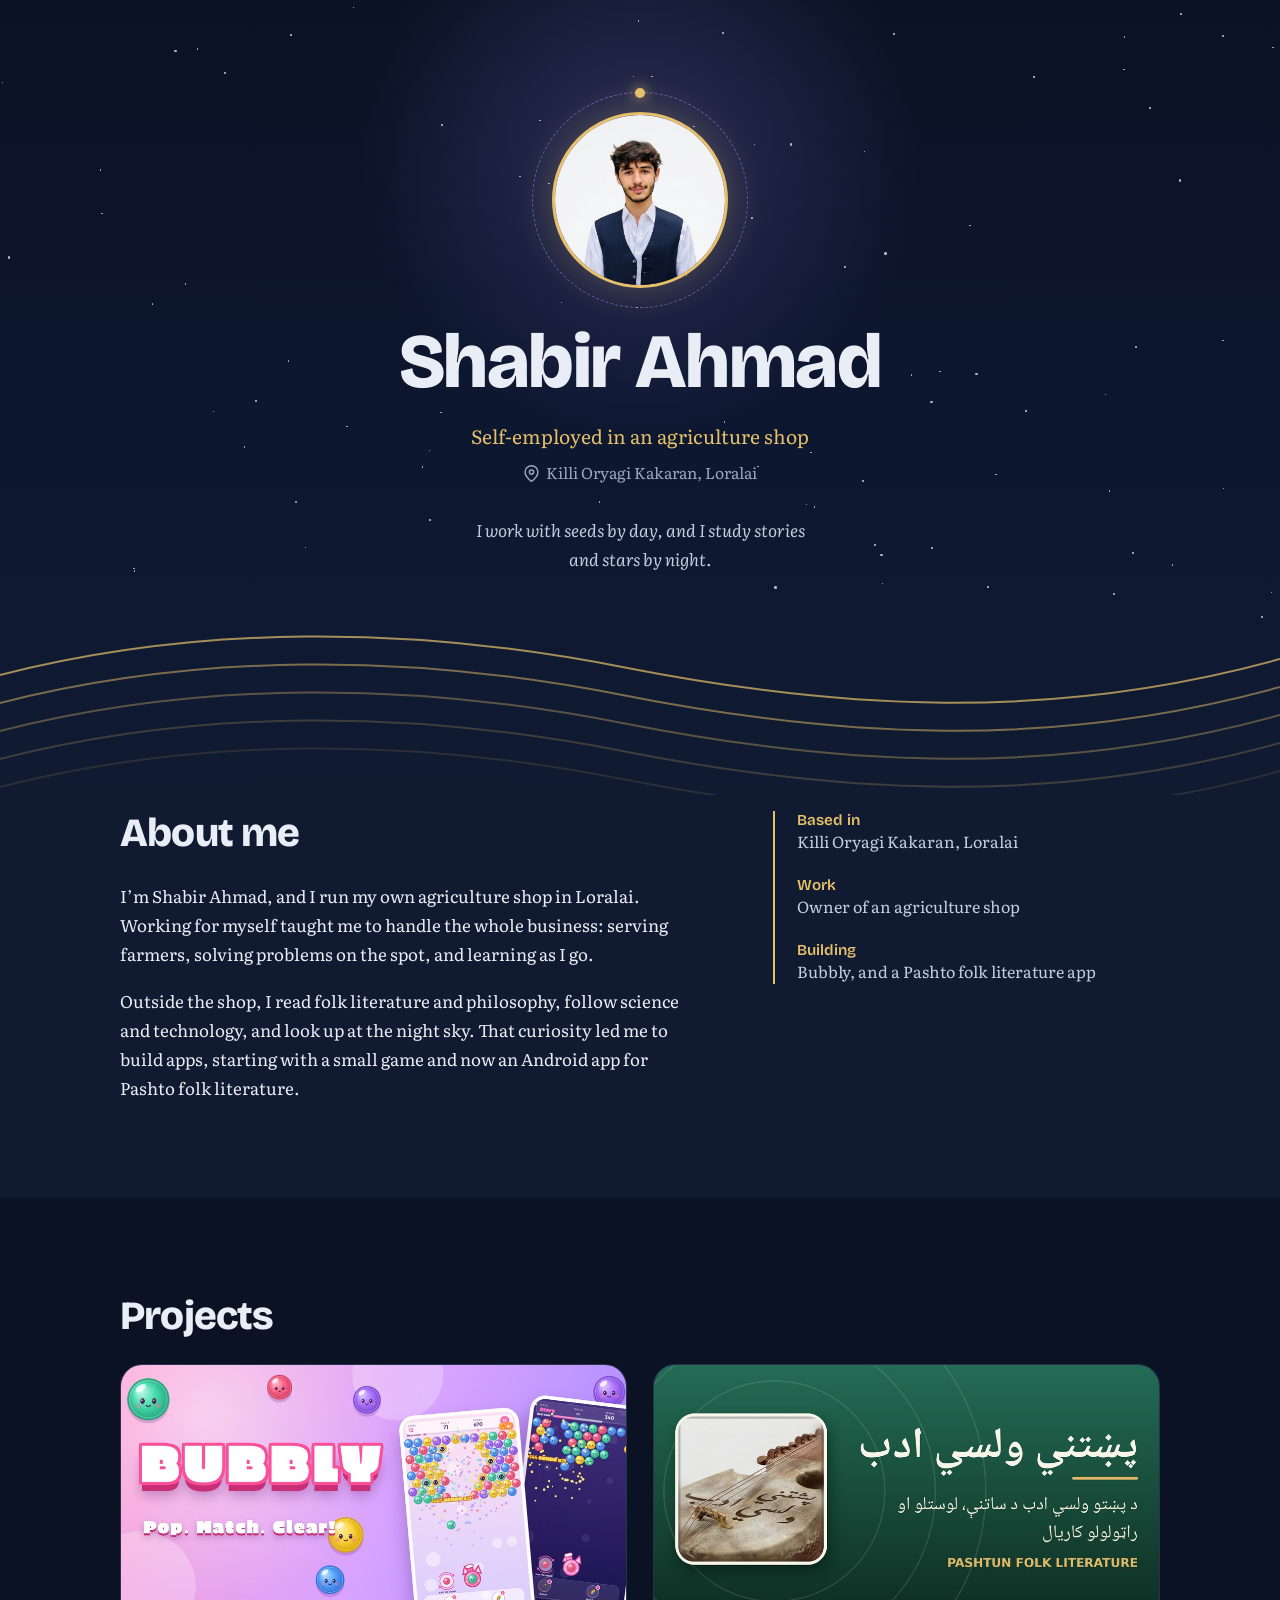
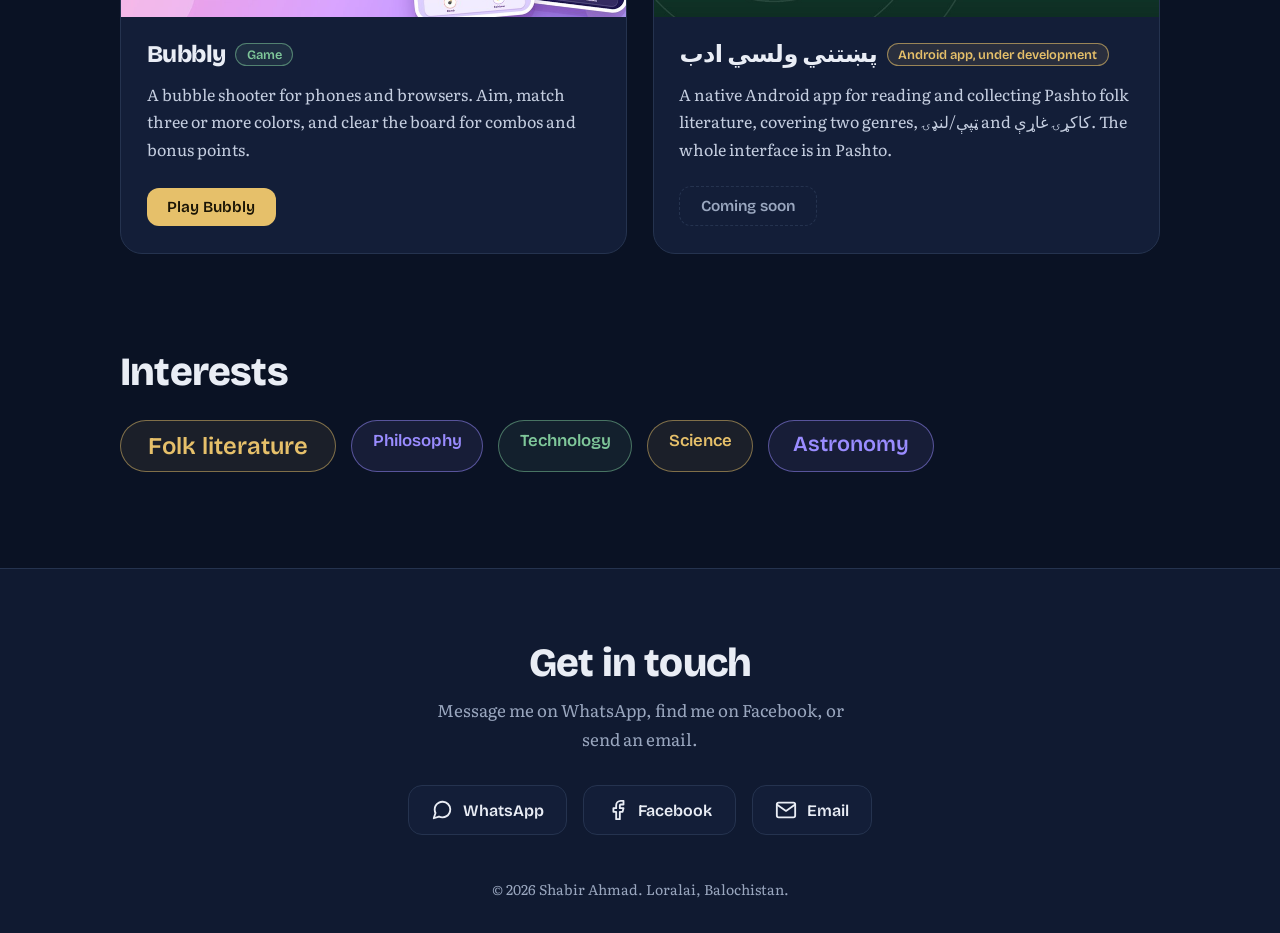
==== index.html @ de93a399 "Use the app banner image on the Pashto folk literature card Co-Authored-By: Claude Sonnet 5.5 <norep" ====
<!DOCTYPE html>
<html lang="en">
<head>
<meta charset="utf-8">
<meta name="viewport" content="width=device-width, initial-scale=1">
<title>Shabir Ahmad: Portfolio</title>
<meta name="description" content="Shabir Ahmad from Loralai: agriculture shop owner, app builder, and reader of folk literature, philosophy and the night sky.">
<meta name="theme-color" content="#0a1224">
<meta property="og:title" content="Shabir Ahmad">
<meta property="og:description" content="Agriculture shop owner, app builder, and stargazer from Loralai.">
<meta property="og:image" content="assets/shabir.jpg">
<link rel="icon" href="data:image/svg+xml,%3Csvg xmlns='http://www.w3.org/2000/svg' viewBox='0 0 100 100'%3E%3Ctext y='.9em' font-size='90'%3E%F0%9F%8C%BE%3C/text%3E%3C/svg%3E">
<link rel="preconnect" href="https://fonts.googleapis.com">
<link rel="preconnect" href="https://fonts.gstatic.com" crossorigin>
<link href="https://fonts.googleapis.com/css2?family=Bricolage+Grotesque:wght@600;800&family=Literata:ital,wght@0,400;0,600;1,400&display=swap" rel="stylesheet">
<link rel="stylesheet" href="style.css">
</head>
<body>

<header class="hero">
  <div class="stars" id="stars" aria-hidden="true"></div>
  <div class="wrap hero-inner">
    <div class="avatar">
      <img src="assets/shabir.jpg" width="176" height="176" alt="Portrait of Shabir Ahmad">
      <span class="orbit" aria-hidden="true"></span>
    </div>
    <h1>Shabir Ahmad</h1>
    <p class="role">Self-employed in an agriculture shop</p>
    <p class="place">
      <svg viewBox="0 0 24 24" fill="none" stroke="currentColor" stroke-width="2" stroke-linecap="round" stroke-linejoin="round" aria-hidden="true"><path d="M21 10c0 7-9 13-9 13s-9-6-9-13a9 9 0 0 1 18 0z"/><circle cx="12" cy="10" r="3"/></svg>
      Killi Oryagi Kakaran, Loralai
    </p>
    <p class="tagline">I work with seeds by day, and I study stories and stars by night.</p>
  </div>
  <svg class="furrows" viewBox="0 0 1440 190" preserveAspectRatio="none" aria-hidden="true">
    <defs><path id="f" d="M0 70C220 20 460 20 700 62S1180 118 1440 54"/></defs>
    <g fill="none" stroke="#e6c06a" stroke-width="2">
      <use href="#f" opacity=".7"/>
      <use href="#f" y="28" opacity=".5"/>
      <use href="#f" y="56" opacity=".35"/>
      <use href="#f" y="84" opacity=".22"/>
      <use href="#f" y="112" opacity=".12"/>
    </g>
  </svg>
</header>

<main>
  <section id="about">
    <div class="wrap about">
      <div>
        <h2>About me</h2>
        <p>I’m Shabir Ahmad, and I run my own agriculture shop in Loralai. Working for myself taught me to handle the whole business: serving farmers, solving problems on the spot, and learning as I go.</p>
        <p>Outside the shop, I read folk literature and philosophy, follow science and technology, and look up at the night sky. That curiosity led me to build apps, starting with a small game and now an Android app for Pashto folk literature.</p>
      </div>
      <dl class="facts">
        <div><dt>Based in</dt><dd>Killi Oryagi Kakaran, Loralai</dd></div>
        <div><dt>Work</dt><dd>Owner of an agriculture shop</dd></div>
        <div><dt>Building</dt><dd>Bubbly, and a Pashto folk literature app</dd></div>
      </dl>
    </div>
  </section>

  <section id="projects">
    <div class="wrap">
      <h2>Projects</h2>
      <div class="grid">
        <article class="project">
          <div class="media banner"><img src="assets/bubbly-banner.jpg" width="1024" height="500" loading="lazy" alt="Bubbly game: colorful smiling bubbles on phone screens with the tagline Pop. Match. Clear!"></div>
          <div class="body">
            <div class="title"><h3>Bubbly</h3><span class="badge live">Game</span></div>
            <p>A bubble shooter for phones and browsers. Aim, match three or more colors, and clear the board for combos and bonus points.</p>
            <div class="actions"><!-- Replace href="#" with your game's link --><a class="btn" href="#">Play Bubbly</a></div>
          </div>
        </article>
        <article class="project">
          <div class="media banner"><img src="assets/pashtani-banner.jpg" width="1024" height="500" loading="lazy" alt="Banner of the Pashto folk literature app: a rubab instrument with the app name پښتني ولسي ادب and the words Pashtun Folk Literature"></div>
          <div class="body">
            <div class="title"><h3 lang="ps" dir="rtl">پښتني ولسي ادب</h3><span class="badge beta">Android app, under development</span></div>
            <p>A native Android app for reading and collecting Pashto folk literature, covering two genres, <span lang="ps">ټپې/لنډۍ</span> and <span lang="ps">کاکړۍ غاړې</span>. The whole interface is in Pashto.</p>
            <div class="actions"><span class="btn ghost" aria-disabled="true">Coming soon</span></div>
          </div>
        </article>
      </div>
    </div>
  </section>

  <section id="interests">
    <div class="wrap">
      <h2>Interests</h2>
      <ul class="cloud">
        <li>Folk literature</li><li>Philosophy</li><li>Technology</li><li>Science</li><li>Astronomy</li>
      </ul>
    </div>
  </section>
</main>

<footer id="contact">
  <div class="wrap">
    <h2>Get in touch</h2>
    <p class="lead">Message me on WhatsApp, find me on Facebook, or send an email.</p>
    <div class="social">
      <a href="https://wa.me/923303674169" target="_blank" rel="noopener" aria-label="Message Shabir on WhatsApp">
        <svg viewBox="0 0 24 24" fill="none" stroke="currentColor" stroke-width="2" stroke-linecap="round" stroke-linejoin="round" aria-hidden="true"><path d="M21 11.5a8.38 8.38 0 0 1-.9 3.8 8.5 8.5 0 0 1-7.6 4.7 8.38 8.38 0 0 1-3.8-.9L3 21l1.9-5.7a8.38 8.38 0 0 1-.9-3.8 8.5 8.5 0 0 1 4.7-7.6 8.38 8.38 0 0 1 3.8-.9h.5a8.48 8.48 0 0 1 8 8v.5z"/></svg>
        WhatsApp
      </a>
      <a href="https://www.facebook.com/share/1ESaxn1CjX/" target="_blank" rel="noopener" aria-label="Shabir on Facebook">
        <svg viewBox="0 0 24 24" fill="none" stroke="currentColor" stroke-width="2" stroke-linecap="round" stroke-linejoin="round" aria-hidden="true"><path d="M18 2h-3a5 5 0 0 0-5 5v3H7v4h3v8h4v-8h3l1-4h-4V7a1 1 0 0 1 1-1h3z"/></svg>
        Facebook
      </a>
      <a href="mailto:sak31207@gmail.com" aria-label="Email Shabir">
        <svg viewBox="0 0 24 24" fill="none" stroke="currentColor" stroke-width="2" stroke-linecap="round" stroke-linejoin="round" aria-hidden="true"><path d="M4 4h16a2 2 0 0 1 2 2v12a2 2 0 0 1-2 2H4a2 2 0 0 1-2-2V6a2 2 0 0 1 2-2z"/><path d="m22 6-10 7L2 6"/></svg>
        Email
      </a>
    </div>
    <p class="copy">&copy; <span id="yr">2026</span> Shabir Ahmad. Loralai, Balochistan.</p>
  </div>
</footer>

<script src="script.js"></script>
</body>
</html>
---- style.css ----
:root{
  --bg:#0a1224; --bg2:#101a31; --card:#131e38; --line:#25334f;
  --text:#e9edf5; --muted:#9aa7bf;
  --wheat:#e6c06a; --sprout:#7fc79a; --nebula:#9a8cff;
  --display:"Bricolage Grotesque","Segoe UI",system-ui,sans-serif;
  --body:"Literata",Georgia,"Times New Roman",serif;
}
*{box-sizing:border-box;margin:0}
html{color-scheme:dark;scroll-behavior:smooth}
body{background:var(--bg);color:var(--text);font:400 1.06rem/1.72 var(--body);-webkit-font-smoothing:antialiased}
img{display:block;max-width:100%}
a{color:inherit}
:focus-visible{outline:2px solid var(--wheat);outline-offset:3px}
.wrap{width:min(1040px,100% - 2.5rem);margin-inline:auto}
h1,h2,h3{font-family:var(--display);line-height:1.1;letter-spacing:-.02em}
h2{font-size:clamp(1.8rem,4.2vw,2.5rem);font-weight:800;margin-bottom:1.6rem}

/* Hero */
.hero{position:relative;overflow:hidden;text-align:center;padding:clamp(4rem,10vw,7rem) 0 0;background:linear-gradient(180deg,var(--bg) 0%,#0d1730 55%,var(--bg2) 100%)}
.stars{position:absolute;inset:0;pointer-events:none}
.star{position:absolute;border-radius:50%;background:#fff;opacity:.7;animation:tw 4s ease-in-out infinite}
@keyframes tw{50%{opacity:.15}}
.hero::before{content:"";position:absolute;width:560px;height:560px;left:50%;top:-120px;translate:-50% 0;background:radial-gradient(closest-side,rgba(154,140,255,.22),transparent);pointer-events:none}
.hero-inner{position:relative;padding-bottom:3rem}
.avatar{position:relative;width:176px;height:176px;margin:0 auto 2rem}
.avatar img{width:100%;height:100%;border-radius:50%;object-fit:cover;object-position:center 20%;border:3px solid var(--wheat);box-shadow:0 0 40px rgba(230,192,106,.28)}
.orbit{position:absolute;inset:-20px;border:1px dashed rgba(154,140,255,.55);border-radius:50%;animation:spin 48s linear infinite}
.orbit::after{content:"";position:absolute;top:-5px;left:50%;width:10px;height:10px;margin-left:-5px;border-radius:50%;background:var(--wheat);box-shadow:0 0 14px var(--wheat)}
@keyframes spin{to{rotate:360deg}}
h1{font-size:clamp(2.7rem,8vw,4.8rem);font-weight:800}
.role{margin-top:.9rem;font-size:1.2rem;color:var(--wheat)}
.place{display:inline-flex;align-items:center;gap:.4rem;margin-top:.5rem;color:var(--muted);font-size:.98rem}
.place svg{width:17px;height:17px;flex:none}
.tagline{max-width:34ch;margin:1.6rem auto 0;font-style:italic;color:#c5cee0}
.furrows{display:block;width:100%;height:clamp(110px,16vw,190px);position:relative;margin-top:-1rem}

/* Sections */
section{padding:clamp(3.5rem,8vw,6rem) 0}
#about{background:var(--bg2);padding-top:1rem}
.about{display:grid;grid-template-columns:1.5fr 1fr;gap:clamp(2rem,6vw,4.5rem);align-items:start}
.about p{max-width:60ch}
.about p+p{margin-top:1.1rem}
.facts{display:grid;gap:1.4rem;border-left:2px solid var(--wheat);padding-left:1.4rem}
.facts dt{font:600 .95rem var(--display);color:var(--wheat)}
.facts dd{color:#c5cee0;font-size:1rem;line-height:1.55}

/* Projects */
.grid{display:grid;grid-template-columns:repeat(auto-fit,minmax(min(100%,340px),1fr));gap:1.6rem}
.project{display:flex;flex-direction:column;background:var(--card);border:1px solid var(--line);border-radius:22px;overflow:hidden;transition:transform .25s,border-color .25s,box-shadow .25s}
.project:hover{transform:translateY(-4px);border-color:var(--wheat);box-shadow:0 18px 44px rgba(0,0,0,.4),0 0 0 1px rgba(230,192,106,.25)}
.media{aspect-ratio:2/1;display:grid;place-items:center;background:radial-gradient(circle at 50% 40%,#1f2d52,#0e1830)}
.media.banner{background:none}
.media.banner img{width:100%;height:100%;object-fit:cover}
.media .icon{width:112px;height:112px;border-radius:26px;box-shadow:0 10px 30px rgba(0,0,0,.45)}
.body{display:flex;flex-direction:column;flex:1;padding:1.5rem 1.6rem 1.7rem}
.title{display:flex;flex-wrap:wrap;align-items:center;gap:.6rem}
.title h3{font-size:1.5rem;font-weight:800}
.badge{font:600 .8rem var(--display);padding:.2rem .65rem;border-radius:99px;border:1px solid}
.badge.beta{color:var(--wheat);border-color:rgba(230,192,106,.6);background:rgba(230,192,106,.1)}
.badge.live{color:var(--sprout);border-color:rgba(127,199,154,.55);background:rgba(127,199,154,.1)}
.body p{margin-top:.8rem;color:#c5cee0;font-size:1rem}
.actions{margin-top:auto;padding-top:1.4rem}
.btn{display:inline-block;padding:.65rem 1.3rem;border-radius:12px;font:600 .96rem var(--display);text-decoration:none;background:var(--wheat);color:#1a1405;transition:filter .2s}
.btn:hover{filter:brightness(1.1)}
.btn.ghost{background:transparent;color:var(--muted);border:1px dashed var(--line);cursor:default}
.btn.ghost:hover{filter:none}

/* Interests */
#interests{padding-top:0}
.cloud{list-style:none;padding:0;display:flex;flex-wrap:wrap;gap:.9rem}
.cloud li{padding:.55rem 1.3rem;border-radius:99px;border:1px solid;font:600 1.05rem var(--display)}
.cloud li:nth-child(3n+1){color:var(--wheat);border-color:rgba(230,192,106,.5);background:rgba(230,192,106,.08)}
.cloud li:nth-child(3n+2){color:var(--nebula);border-color:rgba(154,140,255,.5);background:rgba(154,140,255,.09)}
.cloud li:nth-child(3n){color:var(--sprout);border-color:rgba(127,199,154,.5);background:rgba(127,199,154,.08)}
.cloud li:nth-child(1){font-size:1.5rem;padding:.7rem 1.7rem}
.cloud li:nth-child(5){font-size:1.35rem;padding:.65rem 1.5rem}

/* Contact */
footer{background:var(--bg2);border-top:1px solid var(--line);padding:clamp(3rem,7vw,4.5rem) 0 2rem;text-align:center}
footer h2{margin-bottom:.6rem}
footer p.lead{color:var(--muted);max-width:42ch;margin:0 auto}
.social{display:flex;flex-wrap:wrap;justify-content:center;gap:1rem;margin:2rem 0 2.6rem}
.social a{display:inline-flex;align-items:center;gap:.6rem;padding:.8rem 1.4rem;border-radius:14px;border:1px solid var(--line);background:var(--card);text-decoration:none;font:600 1rem var(--display);transition:transform .2s,border-color .2s,color .2s}
.social a:hover{transform:translateY(-3px);border-color:var(--wheat);color:var(--wheat)}
.social svg{width:22px;height:22px;flex:none}
.copy{font-size:.88rem;color:var(--muted)}

@media (max-width:760px){.about{grid-template-columns:1fr}.facts{margin-top:.5rem}}
@media (prefers-reduced-motion:reduce){*{animation:none!important;transition:none!important;scroll-behavior:auto!important}}
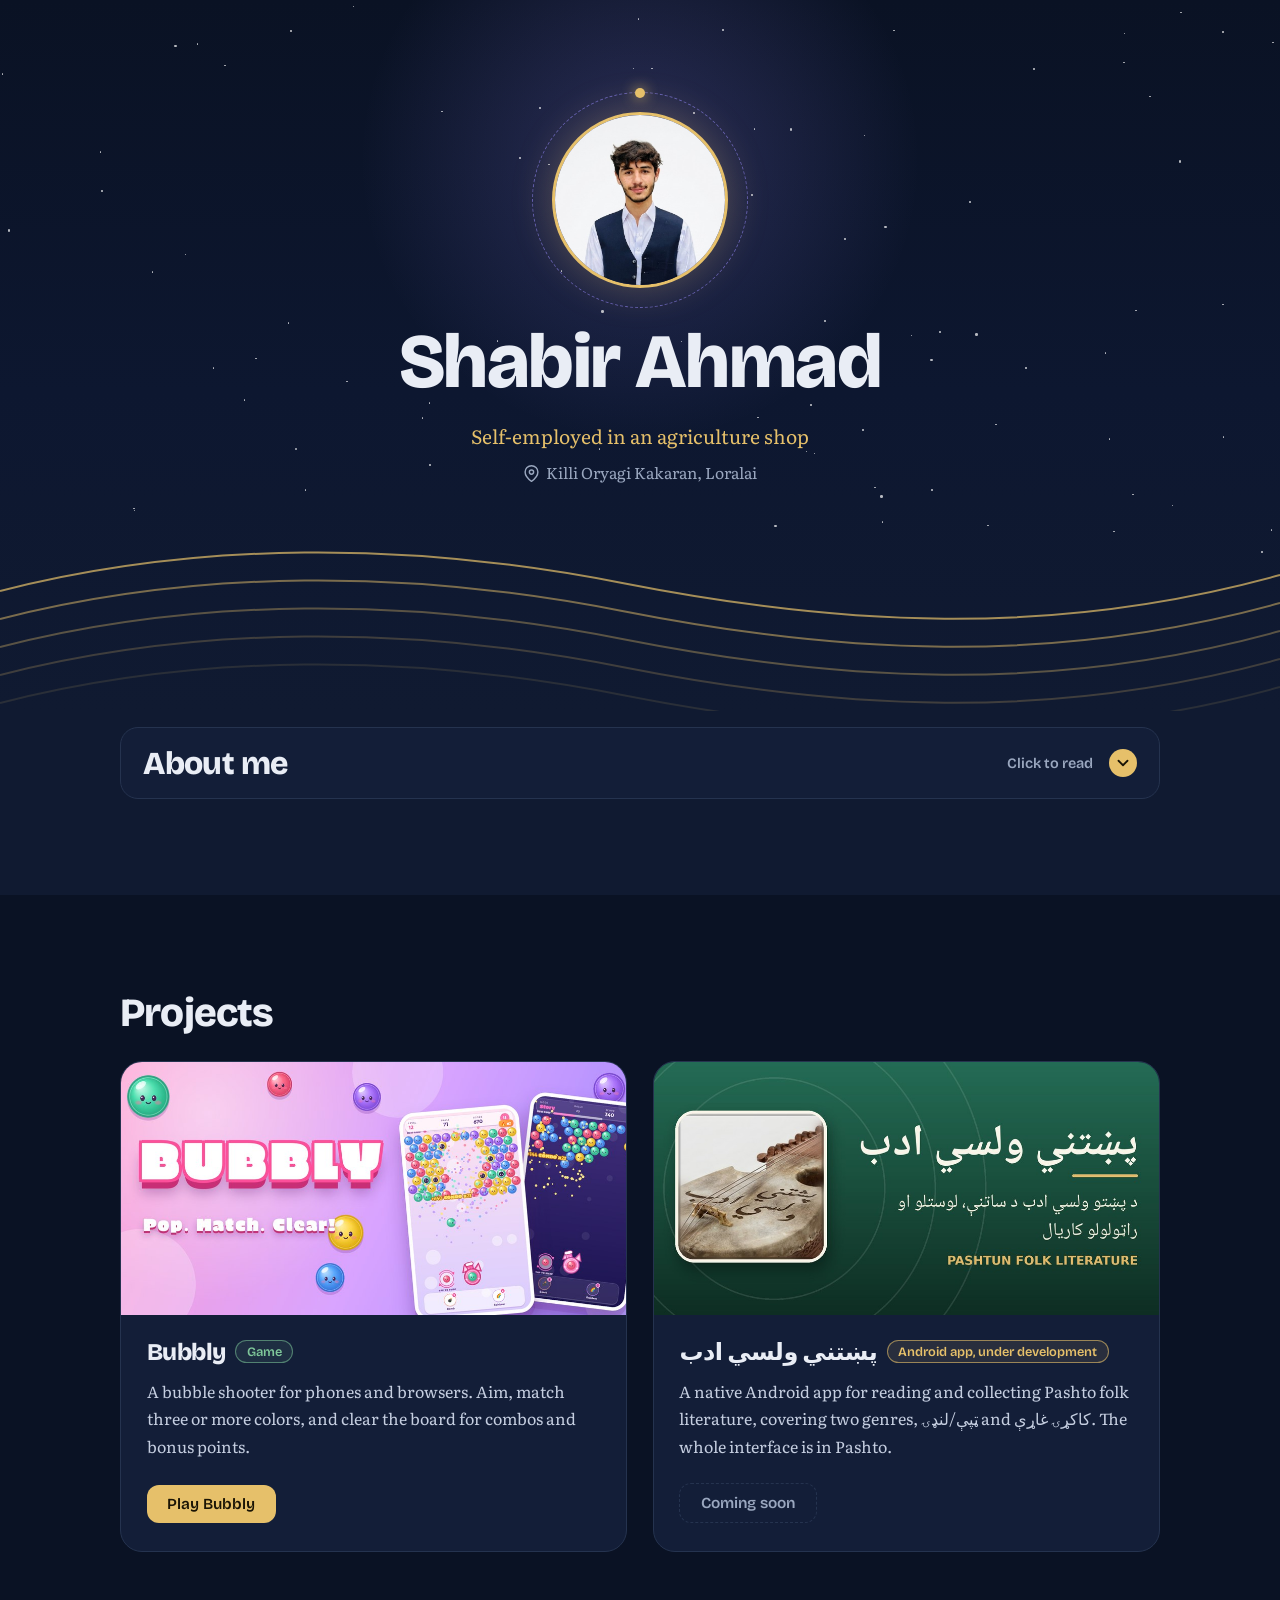
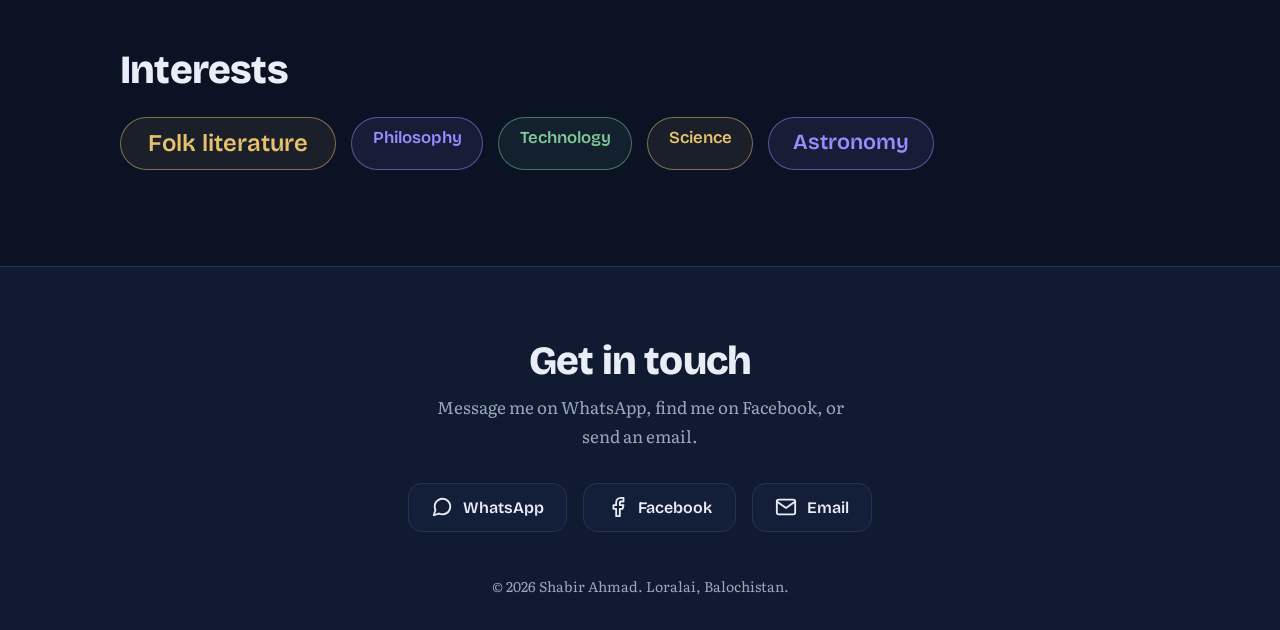
==== commit 37f4b773: "Remove tagline under photo; add click-to-open About me with new bio" ====
--- a/index.html
+++ b/index.html
@@ -30,7 +30,6 @@
       <svg viewBox="0 0 24 24" fill="none" stroke="currentColor" stroke-width="2" stroke-linecap="round" stroke-linejoin="round" aria-hidden="true"><path d="M21 10c0 7-9 13-9 13s-9-6-9-13a9 9 0 0 1 18 0z"/><circle cx="12" cy="10" r="3"/></svg>
       Killi Oryagi Kakaran, Loralai
     </p>
-    <p class="tagline">I work with seeds by day, and I study stories and stars by night.</p>
   </div>
   <svg class="furrows" viewBox="0 0 1440 190" preserveAspectRatio="none" aria-hidden="true">
     <defs><path id="f" d="M0 70C220 20 460 20 700 62S1180 118 1440 54"/></defs>
@@ -46,17 +45,29 @@
 
 <main>
   <section id="about">
-    <div class="wrap about">
-      <div>
-        <h2>About me</h2>
-        <p>I’m Shabir Ahmad, and I run my own agriculture shop in Loralai. Working for myself taught me to handle the whole business: serving farmers, solving problems on the spot, and learning as I go.</p>
-        <p>Outside the shop, I read folk literature and philosophy, follow science and technology, and look up at the night sky. That curiosity led me to build apps, starting with a small game and now an Android app for Pashto folk literature.</p>
-      </div>
-      <dl class="facts">
-        <div><dt>Based in</dt><dd>Killi Oryagi Kakaran, Loralai</dd></div>
-        <div><dt>Work</dt><dd>Owner of an agriculture shop</dd></div>
-        <div><dt>Building</dt><dd>Bubbly, and a Pashto folk literature app</dd></div>
-      </dl>
+    <div class="wrap">
+      <details class="about-details">
+        <summary class="about-toggle">
+          <h2>About me</h2>
+          <span class="hint" aria-hidden="true">
+            <span class="hint-open">Click to read</span>
+            <span class="hint-close">Click to close</span>
+          </span>
+          <svg class="chev" viewBox="0 0 24 24" fill="none" stroke="currentColor" stroke-width="2.4" stroke-linecap="round" stroke-linejoin="round" aria-hidden="true"><path d="m6 9 6 6 6-6"/></svg>
+        </summary>
+        <div class="about">
+          <div>
+            <p>My name is Shabir Ahmad, born on September 18, 2006, and based in Loralai, Balochistan. I completed my primary education at Jinnah School Loralai, my middle school education at Clever Mind School Loralai, and my matriculation at ABF School Loralai. I subsequently earned my Intermediate in Computer Science (ICS) from Government Degree College Loralai.</p>
+            <p>Alongside my father, Sherafuddin Shad, I serve as a self-employed professional in the agricultural sector, managing daily operations and commercial supply chains at our shop.</p>
+            <p>Beyond my agricultural business, I am deeply passionate about Pashto folk literature, philosophy, science, and astronomy. I am also an active web and mobile application developer, creating software solutions and engaging games using modern software development practices.</p>
+          </div>
+          <dl class="facts">
+            <div><dt>Based in</dt><dd>Killi Oryagi Kakaran, Loralai</dd></div>
+            <div><dt>Work</dt><dd>Owner of an agriculture shop</dd></div>
+            <div><dt>Building</dt><dd>Bubbly, and a Pashto folk literature app</dd></div>
+          </dl>
+        </div>
+      </details>
     </div>
   </section>
 
--- a/style.css
+++ b/style.css
@@ -31,13 +31,24 @@
 .role{margin-top:.9rem;font-size:1.2rem;color:var(--wheat)}
 .place{display:inline-flex;align-items:center;gap:.4rem;margin-top:.5rem;color:var(--muted);font-size:.98rem}
 .place svg{width:17px;height:17px;flex:none}
-.tagline{max-width:34ch;margin:1.6rem auto 0;font-style:italic;color:#c5cee0}
 .furrows{display:block;width:100%;height:clamp(110px,16vw,190px);position:relative;margin-top:-1rem}
 
 /* Sections */
 section{padding:clamp(3.5rem,8vw,6rem) 0}
 #about{background:var(--bg2);padding-top:1rem}
-.about{display:grid;grid-template-columns:1.5fr 1fr;gap:clamp(2rem,6vw,4.5rem);align-items:start}
+.about-toggle{display:flex;align-items:center;gap:1rem;cursor:pointer;list-style:none;padding:1.1rem 1.4rem;border:1px solid var(--line);border-radius:18px;background:var(--card);transition:border-color .2s,box-shadow .2s}
+.about-toggle::-webkit-details-marker{display:none}
+.about-toggle::marker{content:""}
+.about-toggle:hover{border-color:var(--wheat);box-shadow:0 10px 30px rgba(0,0,0,.3)}
+.about-toggle h2{margin:0;flex:1;font-size:clamp(1.5rem,3.6vw,2rem)}
+.about-toggle .hint{font:600 .9rem var(--display);color:var(--muted)}
+.about-toggle .hint-close,.about-details[open] .hint-open{display:none}
+.about-details[open] .hint-close{display:inline}
+.about-toggle .chev{width:28px;height:28px;flex:none;padding:5px;border-radius:50%;background:var(--wheat);color:#1a1405;transition:rotate .3s}
+.about-details[open] .chev{rotate:180deg}
+.about-details[open] .about-toggle{border-color:var(--wheat)}
+.about{display:grid;grid-template-columns:1.5fr 1fr;gap:clamp(2rem,6vw,4.5rem);align-items:start;padding-top:2.4rem;animation:reveal .4s ease-out}
+@keyframes reveal{from{opacity:0;translate:0 -10px}}
 .about p{max-width:60ch}
 .about p+p{margin-top:1.1rem}
 .facts{display:grid;gap:1.4rem;border-left:2px solid var(--wheat);padding-left:1.4rem}
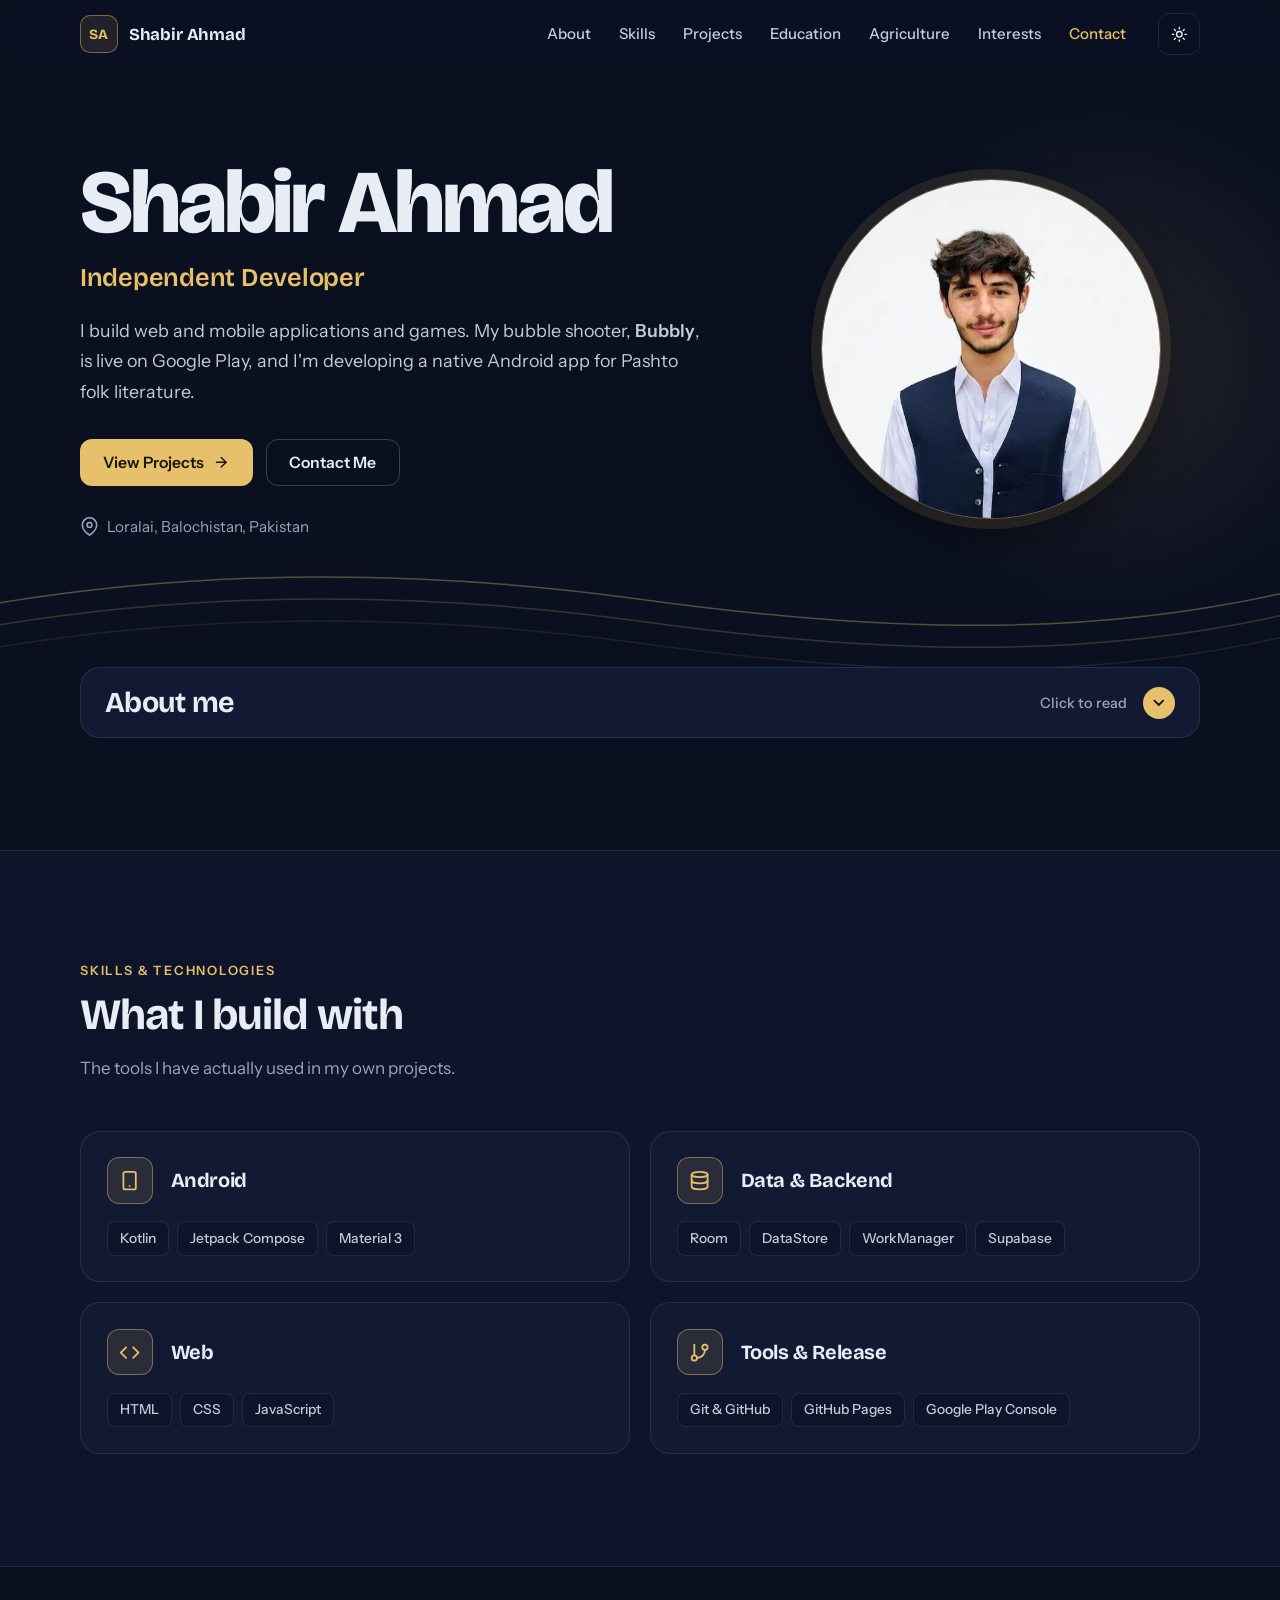
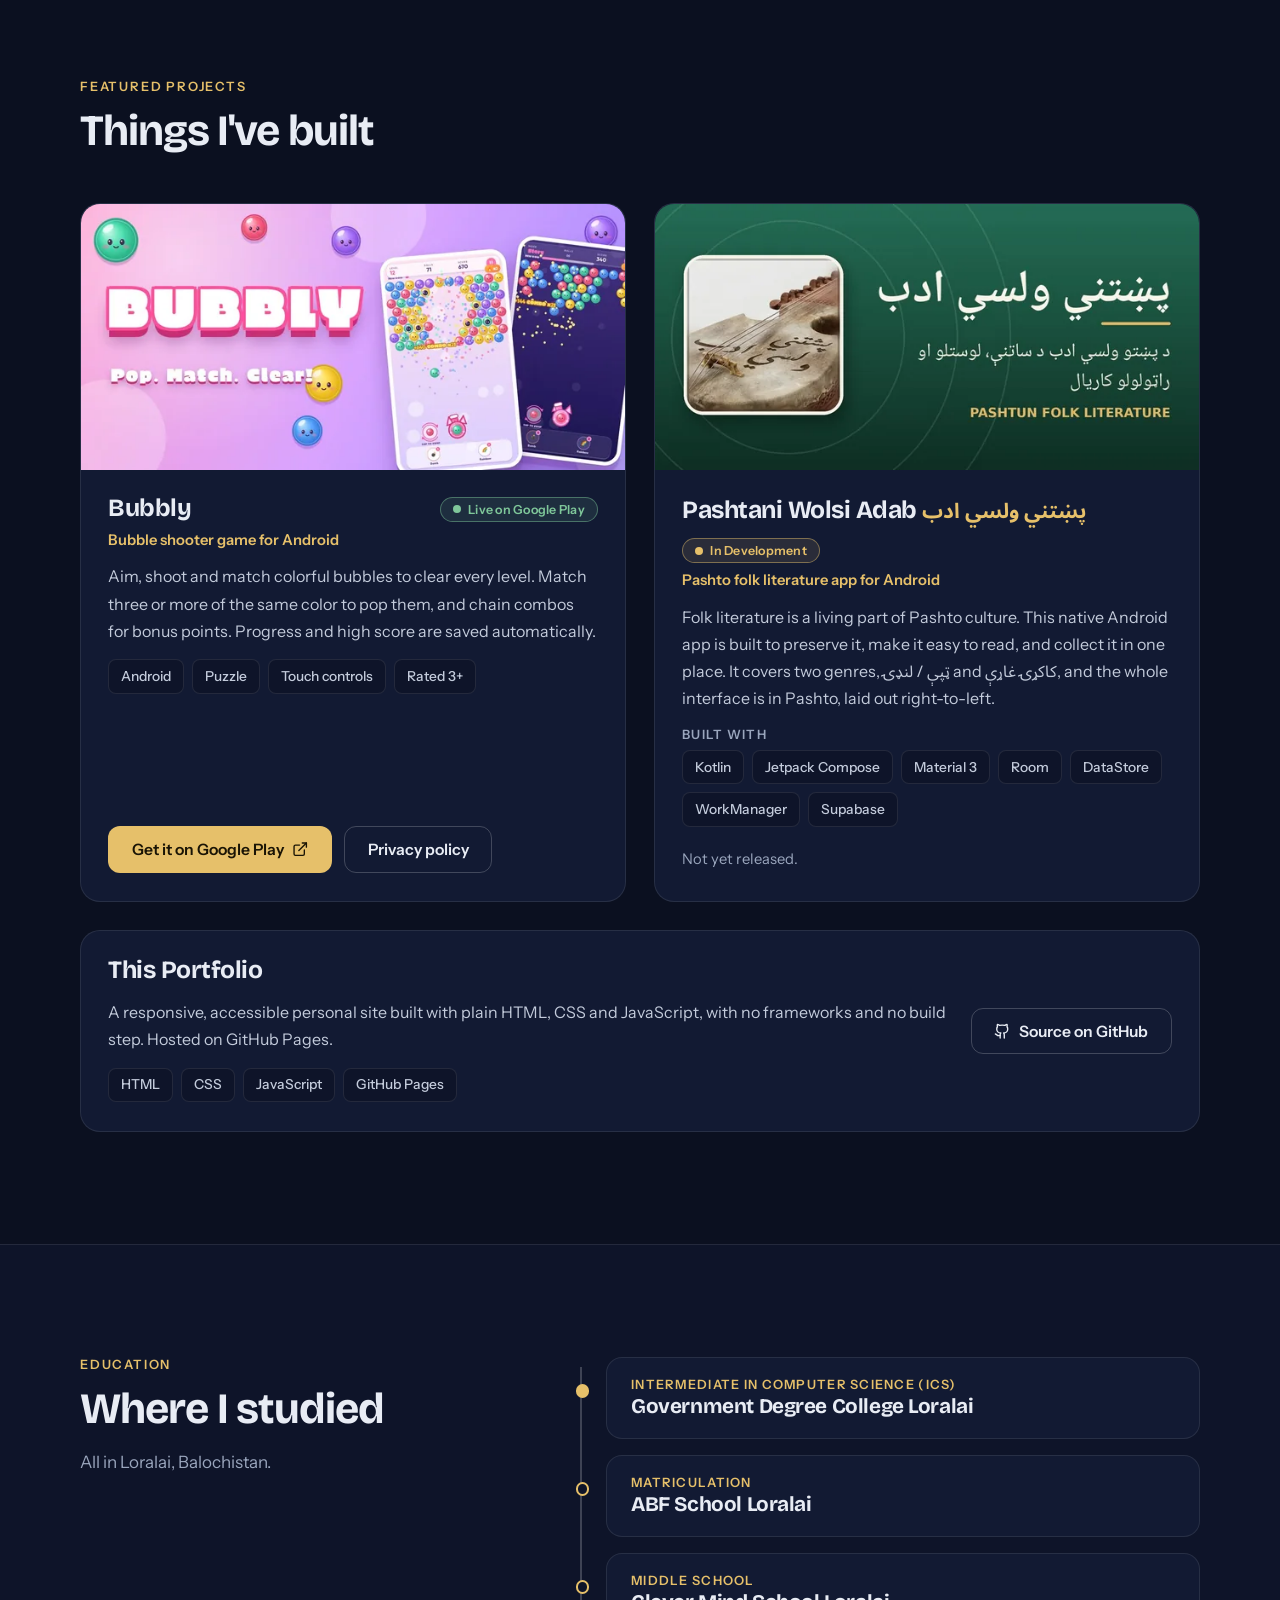
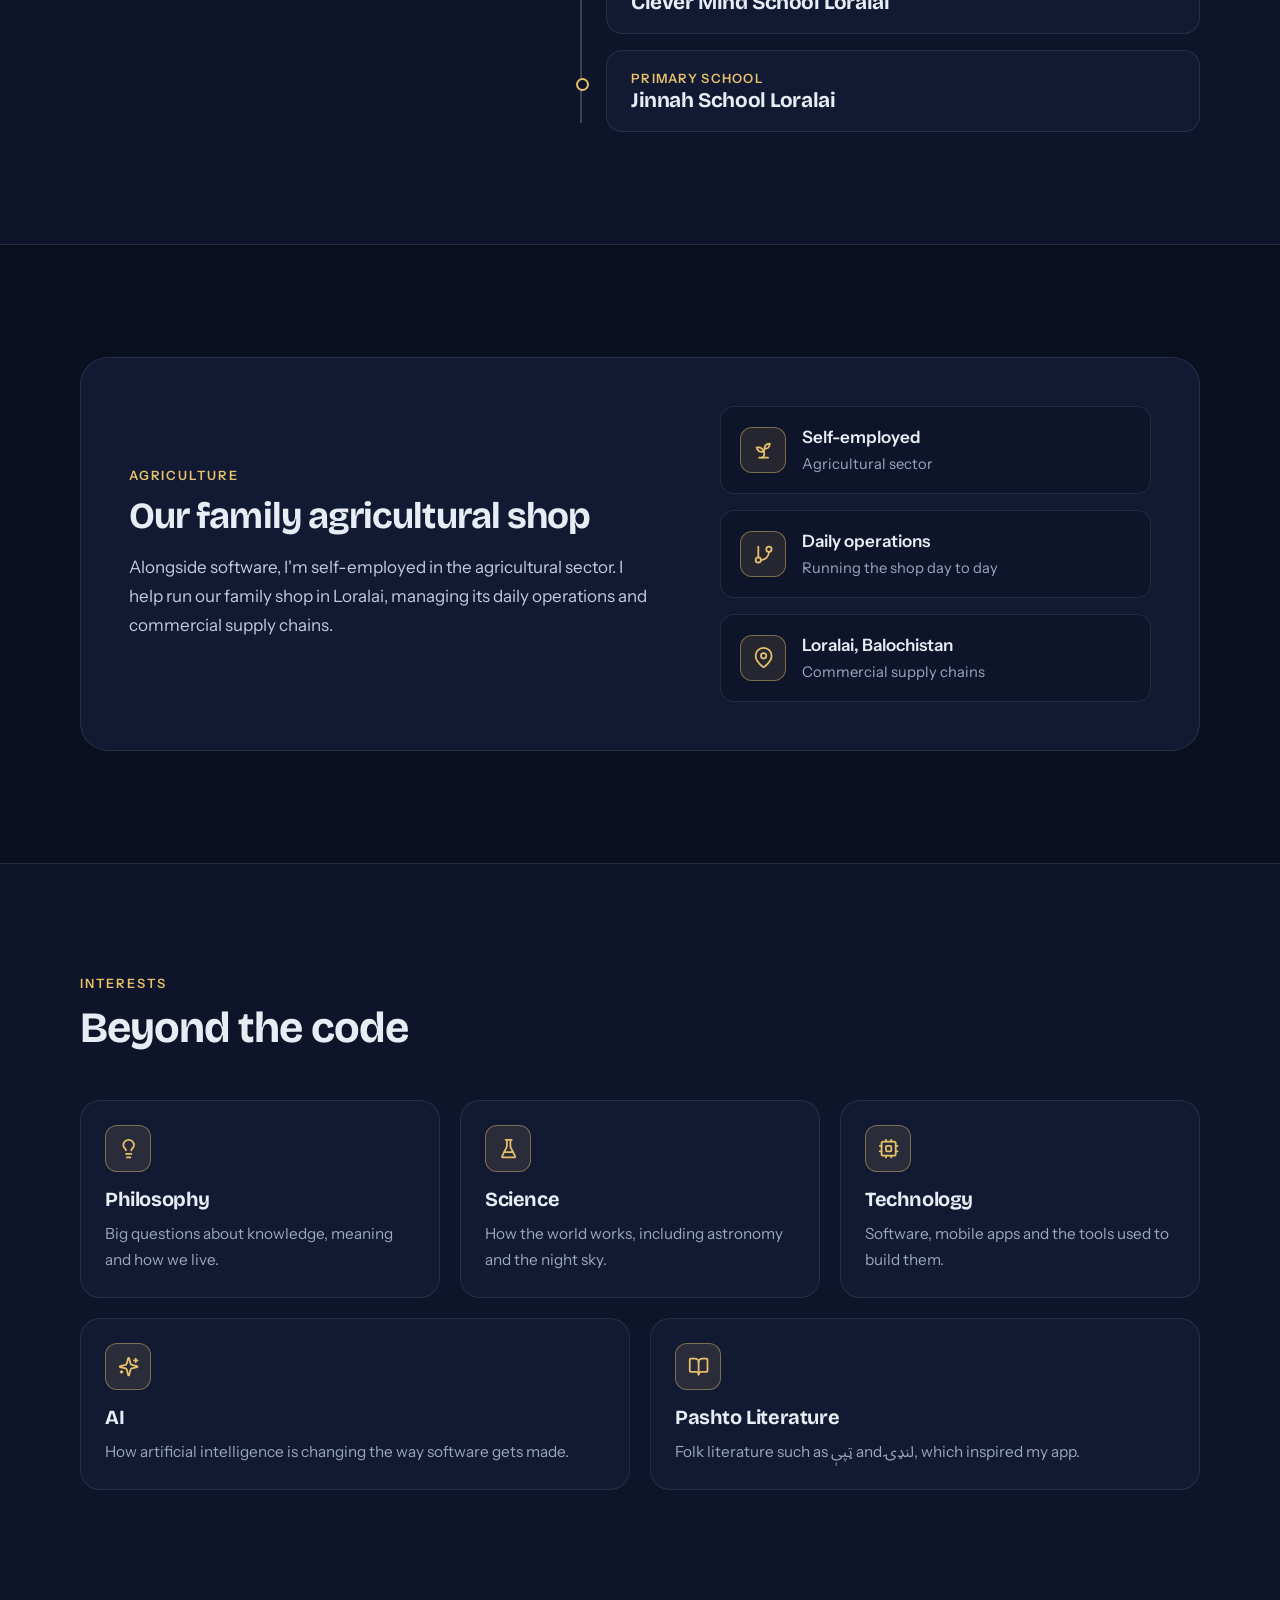
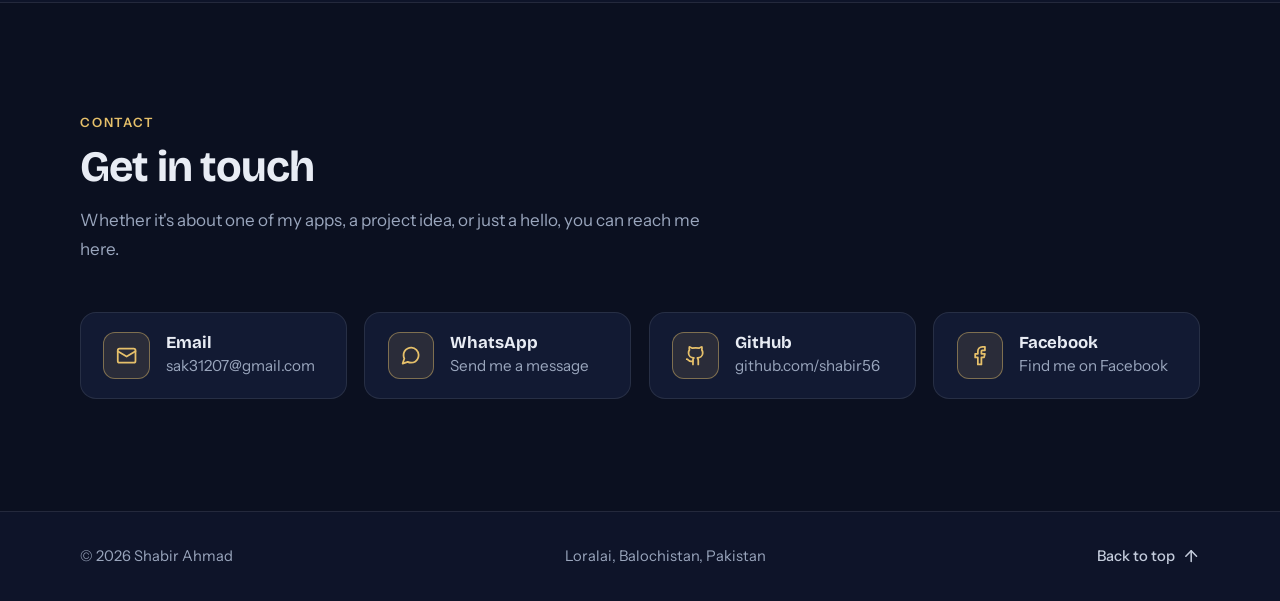
==== commit d262048d: "Redesign portfolio: modern dark/light theme, new sections, optimized images - Rebuild layout and sty" ====
--- a/index.html
+++ b/index.html
@@ -1,132 +1,428 @@
 <!DOCTYPE html>
-<html lang="en">
+<html lang="en" data-theme="dark">
 <head>
 <meta charset="utf-8">
 <meta name="viewport" content="width=device-width, initial-scale=1">
-<title>Shabir Ahmad: Portfolio</title>
-<meta name="description" content="Shabir Ahmad from Loralai: agriculture shop owner, app builder, and reader of folk literature, philosophy and the night sky.">
-<meta name="theme-color" content="#0a1224">
-<meta property="og:title" content="Shabir Ahmad">
-<meta property="og:description" content="Agriculture shop owner, app builder, and stargazer from Loralai.">
-<meta property="og:image" content="assets/shabir.jpg">
-<link rel="icon" href="data:image/svg+xml,%3Csvg xmlns='http://www.w3.org/2000/svg' viewBox='0 0 100 100'%3E%3Ctext y='.9em' font-size='90'%3E%F0%9F%8C%BE%3C/text%3E%3C/svg%3E">
+<title>Shabir Ahmad | Independent Developer</title>
+<meta name="description" content="Shabir Ahmad is an independent developer from Loralai, Balochistan, Pakistan. He builds Android apps and games, including Bubbly on Google Play and a Pashto folk literature app.">
+<meta name="author" content="Shabir Ahmad">
+<link rel="canonical" href="https://shabir56.github.io/Shabir-Ahmad/">
+<meta name="theme-color" content="#0b1020">
+
+<meta property="og:type" content="website">
+<meta property="og:site_name" content="Shabir Ahmad">
+<meta property="og:title" content="Shabir Ahmad | Independent Developer">
+<meta property="og:description" content="Independent developer from Loralai, Balochistan. Android apps and games, including Bubbly on Google Play.">
+<meta property="og:url" content="https://shabir56.github.io/Shabir-Ahmad/">
+<meta property="og:image" content="https://shabir56.github.io/Shabir-Ahmad/assets/shabir.jpg">
+<meta property="og:image:alt" content="Portrait of Shabir Ahmad">
+<meta name="twitter:card" content="summary">
+
+<link rel="icon" href="assets/favicon.svg" type="image/svg+xml">
+
+<!-- Apply the saved theme before first paint to avoid a flash. Dark is the default. -->
+<script>
+(function () {
+  var root = document.documentElement;
+  root.classList.add('js');
+  try {
+    var saved = localStorage.getItem('theme');
+    if (saved === 'light' || saved === 'dark') { root.setAttribute('data-theme', saved); }
+  } catch (e) {}
+  if (root.getAttribute('data-theme') === 'light') {
+    var m = document.querySelector('meta[name="theme-color"]');
+    if (m) { m.setAttribute('content', '#f7f5ef'); }
+  }
+})();
+</script>
+
 <link rel="preconnect" href="https://fonts.googleapis.com">
 <link rel="preconnect" href="https://fonts.gstatic.com" crossorigin>
-<link href="https://fonts.googleapis.com/css2?family=Bricolage+Grotesque:wght@600;800&family=Literata:ital,wght@0,400;0,600;1,400&display=swap" rel="stylesheet">
+<link href="https://fonts.googleapis.com/css2?family=Bricolage+Grotesque:wght@600;700;800&family=Instrument+Sans:wght@400;500;600;700&family=Noto+Sans+Arabic:wght@500;700&display=swap" rel="stylesheet">
 <link rel="stylesheet" href="style.css">
+
+<script type="application/ld+json">
+{
+  "@context": "https://schema.org",
+  "@type": "Person",
+  "name": "Shabir Ahmad",
+  "jobTitle": "Independent Developer",
+  "url": "https://shabir56.github.io/Shabir-Ahmad/",
+  "image": "https://shabir56.github.io/Shabir-Ahmad/assets/shabir.jpg",
+  "address": { "@type": "PostalAddress", "addressLocality": "Loralai", "addressRegion": "Balochistan", "addressCountry": "PK" },
+  "sameAs": ["https://github.com/shabir56", "https://www.facebook.com/share/1ESaxn1CjX/"]
+}
+</script>
 </head>
 <body>
 
-<header class="hero">
-  <div class="stars" id="stars" aria-hidden="true"></div>
-  <div class="wrap hero-inner">
-    <div class="avatar">
-      <img src="assets/shabir.jpg" width="176" height="176" alt="Portrait of Shabir Ahmad">
-      <span class="orbit" aria-hidden="true"></span>
-    </div>
-    <h1>Shabir Ahmad</h1>
-    <p class="role">Self-employed in an agriculture shop</p>
-    <p class="place">
-      <svg viewBox="0 0 24 24" fill="none" stroke="currentColor" stroke-width="2" stroke-linecap="round" stroke-linejoin="round" aria-hidden="true"><path d="M21 10c0 7-9 13-9 13s-9-6-9-13a9 9 0 0 1 18 0z"/><circle cx="12" cy="10" r="3"/></svg>
-      Killi Oryagi Kakaran, Loralai
-    </p>
+<!-- Icon sprite (stroke icons, referenced with <use>) -->
+<svg class="sprite" width="0" height="0" aria-hidden="true" focusable="false">
+  <symbol id="i-pin" viewBox="0 0 24 24"><path d="M21 10c0 7-9 13-9 13s-9-6-9-13a9 9 0 0 1 18 0z"/><circle cx="12" cy="10" r="3"/></symbol>
+  <symbol id="i-arrow" viewBox="0 0 24 24"><path d="M5 12h14"/><path d="m12 5 7 7-7 7"/></symbol>
+  <symbol id="i-ext" viewBox="0 0 24 24"><path d="M15 3h6v6"/><path d="M10 14 21 3"/><path d="M18 13v6a2 2 0 0 1-2 2H5a2 2 0 0 1-2-2V8a2 2 0 0 1 2-2h6"/></symbol>
+  <symbol id="i-up" viewBox="0 0 24 24"><path d="m5 12 7-7 7 7"/><path d="M12 19V5"/></symbol>
+  <symbol id="i-sun" viewBox="0 0 24 24"><circle cx="12" cy="12" r="4"/><path d="M12 2v2"/><path d="M12 20v2"/><path d="m4.93 4.93 1.41 1.41"/><path d="m17.66 17.66 1.41 1.41"/><path d="M2 12h2"/><path d="M20 12h2"/><path d="m6.34 17.66-1.41 1.41"/><path d="m19.07 4.93-1.41 1.41"/></symbol>
+  <symbol id="i-moon" viewBox="0 0 24 24"><path d="M12 3a6 6 0 0 0 9 9 9 9 0 1 1-9-9Z"/></symbol>
+  <symbol id="i-menu" viewBox="0 0 24 24"><path d="M4 6h16"/><path d="M4 12h16"/><path d="M4 18h16"/></symbol>
+  <symbol id="i-close" viewBox="0 0 24 24"><path d="M18 6 6 18"/><path d="m6 6 12 12"/></symbol>
+  <symbol id="i-chevron" viewBox="0 0 24 24"><path d="m6 9 6 6 6-6"/></symbol>
+  <symbol id="i-mail" viewBox="0 0 24 24"><rect width="20" height="16" x="2" y="4" rx="2"/><path d="m22 7-10 6L2 7"/></symbol>
+  <symbol id="i-whatsapp" viewBox="0 0 24 24"><path d="M21 11.5a8.38 8.38 0 0 1-.9 3.8 8.5 8.5 0 0 1-7.6 4.7 8.38 8.38 0 0 1-3.8-.9L3 21l1.9-5.7a8.38 8.38 0 0 1-.9-3.8 8.5 8.5 0 0 1 4.7-7.6 8.38 8.38 0 0 1 3.8-.9h.5a8.48 8.48 0 0 1 8 8v.5z"/></symbol>
+  <symbol id="i-facebook" viewBox="0 0 24 24"><path d="M18 2h-3a5 5 0 0 0-5 5v3H7v4h3v8h4v-8h3l1-4h-4V7a1 1 0 0 1 1-1h3z"/></symbol>
+  <symbol id="i-github" viewBox="0 0 24 24"><path d="M15 22v-4a4.8 4.8 0 0 0-1-3.5c3 0 6-2 6-5.5.08-1.25-.27-2.48-1-3.5.28-1.15.28-2.35 0-3.5 0 0-1 0-3 1.5-2.64-.5-5.36-.5-8 0C6 2 5 2 5 2c-.3 1.15-.3 2.35 0 3.5A5.403 5.403 0 0 0 4 9c0 3.5 3 5.5 6 5.5-.39.49-.68 1.05-.85 1.65-.17.6-.22 1.23-.15 1.85v4"/><path d="M9 18c-4.51 2-5-2-7-2"/></symbol>
+  <symbol id="i-phone" viewBox="0 0 24 24"><rect width="14" height="20" x="5" y="2" rx="2" ry="2"/><path d="M12 18h.01"/></symbol>
+  <symbol id="i-database" viewBox="0 0 24 24"><ellipse cx="12" cy="5" rx="9" ry="3"/><path d="M3 5v14a9 3 0 0 0 18 0V5"/><path d="M3 12a9 3 0 0 0 18 0"/></symbol>
+  <symbol id="i-code" viewBox="0 0 24 24"><path d="m16 18 6-6-6-6"/><path d="m8 6-6 6 6 6"/></symbol>
+  <symbol id="i-branch" viewBox="0 0 24 24"><path d="M6 3v12"/><circle cx="18" cy="6" r="3"/><circle cx="6" cy="18" r="3"/><path d="M18 9a9 9 0 0 1-9 9"/></symbol>
+  <symbol id="i-book" viewBox="0 0 24 24"><path d="M12 7v14"/><path d="M3 18a1 1 0 0 1-1-1V4a1 1 0 0 1 1-1h5a4 4 0 0 1 4 4 4 4 0 0 1 4-4h5a1 1 0 0 1 1 1v13a1 1 0 0 1-1 1h-6a3 3 0 0 0-3 3 3 3 0 0 0-3-3z"/></symbol>
+  <symbol id="i-flask" viewBox="0 0 24 24"><path d="M10 2v7.527a2 2 0 0 1-.211.896L4.72 20.55a1 1 0 0 0 .9 1.45h12.76a1 1 0 0 0 .9-1.45l-5.069-10.127A2 2 0 0 1 14 9.527V2"/><path d="M8.5 2h7"/><path d="M7 16h10"/></symbol>
+  <symbol id="i-cpu" viewBox="0 0 24 24"><rect width="16" height="16" x="4" y="4" rx="2"/><rect width="6" height="6" x="9" y="9" rx="1"/><path d="M15 2v2"/><path d="M15 20v2"/><path d="M2 15h2"/><path d="M2 9h2"/><path d="M20 15h2"/><path d="M20 9h2"/><path d="M9 2v2"/><path d="M9 20v2"/></symbol>
+  <symbol id="i-sparkles" viewBox="0 0 24 24"><path d="M9.937 15.5A2 2 0 0 0 8.5 14.063l-6.135-1.582a.5.5 0 0 1 0-.962L8.5 9.936A2 2 0 0 0 9.937 8.5l1.582-6.135a.5.5 0 0 1 .963 0L14.063 8.5A2 2 0 0 0 15.5 9.937l6.135 1.581a.5.5 0 0 1 0 .964L15.5 14.063a2 2 0 0 0-1.437 1.437l-1.582 6.135a.5.5 0 0 1-.963 0z"/><path d="M20 3v4"/><path d="M22 5h-4"/><path d="M4 17v2"/><path d="M5 18H3"/></symbol>
+  <symbol id="i-bulb" viewBox="0 0 24 24"><path d="M15 14c.2-1 .7-1.7 1.5-2.5 1-.9 1.5-2.2 1.5-3.5A6 6 0 0 0 6 8c0 1 .2 2.2 1.5 3.5.7.7 1.3 1.5 1.5 2.5"/><path d="M9 18h6"/><path d="M10 22h4"/></symbol>
+  <symbol id="i-sprout" viewBox="0 0 24 24"><path d="M7 20h10"/><path d="M10 20c5.5-2.5.8-6.4 3-10"/><path d="M9.5 9.4c1.1.8 1.8 2.2 2.3 3.7-2 .4-3.5.4-4.8-.3-1.2-.6-2.3-1.9-3-4.2 2.8-.5 4.4 0 5.5.8z"/><path d="M14.1 6a7 7 0 0 0-1.1 4c1.9-.1 3.3-.6 4.3-1.4 1-1 1.6-2.3 1.7-4.6-2.7.1-4 1-4.9 2z"/></symbol>
+</svg>
+
+<a class="skip-link" href="#main">Skip to content</a>
+
+<header class="site-header" id="top">
+  <div class="wrap nav">
+    <a class="brand" href="#top" aria-label="Shabir Ahmad, back to top">
+      <span class="brand-mark" aria-hidden="true">SA</span>
+      <span class="brand-name">Shabir Ahmad</span>
+    </a>
+
+    <nav class="primary-nav" id="primary-nav" aria-label="Primary">
+      <ul>
+        <li><a href="#about">About</a></li>
+        <li><a href="#skills">Skills</a></li>
+        <li><a href="#projects">Projects</a></li>
+        <li><a href="#education">Education</a></li>
+        <li><a href="#agriculture">Agriculture</a></li>
+        <li><a href="#interests">Interests</a></li>
+        <li><a href="#contact">Contact</a></li>
+      </ul>
+    </nav>
+
+    <div class="nav-actions">
+      <button class="icon-btn theme-toggle" type="button" id="theme-toggle" aria-label="Switch to light theme">
+        <svg class="icon i-sun" aria-hidden="true"><use href="#i-sun"/></svg>
+        <svg class="icon i-moon" aria-hidden="true"><use href="#i-moon"/></svg>
+      </button>
+      <button class="icon-btn menu-toggle" type="button" id="menu-toggle" aria-expanded="false" aria-controls="primary-nav" aria-label="Open menu">
+        <svg class="icon i-open" aria-hidden="true"><use href="#i-menu"/></svg>
+        <svg class="icon i-shut" aria-hidden="true"><use href="#i-close"/></svg>
+      </button>
+    </div>
   </div>
-  <svg class="furrows" viewBox="0 0 1440 190" preserveAspectRatio="none" aria-hidden="true">
-    <defs><path id="f" d="M0 70C220 20 460 20 700 62S1180 118 1440 54"/></defs>
-    <g fill="none" stroke="#e6c06a" stroke-width="2">
-      <use href="#f" opacity=".7"/>
-      <use href="#f" y="28" opacity=".5"/>
-      <use href="#f" y="56" opacity=".35"/>
-      <use href="#f" y="84" opacity=".22"/>
-      <use href="#f" y="112" opacity=".12"/>
-    </g>
-  </svg>
 </header>
 
-<main>
-  <section id="about">
-    <div class="wrap">
-      <details class="about-details">
+<main id="main">
+
+  <!-- Hero -->
+  <section class="hero" aria-labelledby="hero-title">
+    <div class="wrap hero-grid">
+      <div class="hero-copy">
+        <h1 id="hero-title">Shabir Ahmad</h1>
+        <p class="hero-role">Independent Developer</p>
+        <p class="hero-intro">I build web and mobile applications and games. My bubble shooter, <strong>Bubbly</strong>, is live on Google Play, and I'm developing a native Android app for Pashto folk literature.</p>
+        <div class="hero-actions">
+          <a class="btn btn-primary" href="#projects">View Projects <svg class="icon" aria-hidden="true"><use href="#i-arrow"/></svg></a>
+          <a class="btn btn-ghost" href="#contact">Contact Me</a>
+        </div>
+        <p class="hero-meta"><svg class="icon" aria-hidden="true"><use href="#i-pin"/></svg> Loralai, Balochistan, Pakistan</p>
+      </div>
+      <figure class="hero-portrait">
+        <picture>
+          <source type="image/webp" srcset="assets/shabir-320.webp 320w, assets/shabir-560.webp 560w" sizes="(min-width: 900px) 340px, 150px">
+          <img src="assets/shabir-560.jpg" width="560" height="560" alt="Portrait of Shabir Ahmad" fetchpriority="high" decoding="async">
+        </picture>
+      </figure>
+    </div>
+    <svg class="furrows" viewBox="0 0 1440 120" preserveAspectRatio="none" aria-hidden="true" focusable="false">
+      <g fill="none" stroke="currentColor" stroke-width="1.5" vector-effect="non-scaling-stroke">
+        <path d="M0 50C240 12 480 14 720 46S1200 92 1440 40" opacity=".34" vector-effect="non-scaling-stroke"/>
+        <path d="M0 74C240 36 480 38 720 70S1200 116 1440 64" opacity=".2" vector-effect="non-scaling-stroke"/>
+        <path d="M0 98C240 60 480 62 720 94S1200 140 1440 88" opacity=".1" vector-effect="non-scaling-stroke"/>
+      </g>
+    </svg>
+  </section>
+
+  <!-- About (opens on click; deep links to #about open it too) -->
+  <section id="about" class="about-section" aria-labelledby="about-title">
+    <div class="wrap">
+      <details class="about-details" id="about-details">
         <summary class="about-toggle">
-          <h2>About me</h2>
-          <span class="hint" aria-hidden="true">
+          <h2 id="about-title">About me</h2>
+          <span class="about-hint" aria-hidden="true">
             <span class="hint-open">Click to read</span>
             <span class="hint-close">Click to close</span>
           </span>
-          <svg class="chev" viewBox="0 0 24 24" fill="none" stroke="currentColor" stroke-width="2.4" stroke-linecap="round" stroke-linejoin="round" aria-hidden="true"><path d="m6 9 6 6 6-6"/></svg>
+          <span class="about-chevron" aria-hidden="true"><svg class="icon"><use href="#i-chevron"/></svg></span>
         </summary>
-        <div class="about">
-          <div>
-            <p>My name is Shabir Ahmad, born on September 18, 2006, and based in Loralai, Balochistan. I completed my primary education at Jinnah School Loralai, my middle school education at Clever Mind School Loralai, and my matriculation at ABF School Loralai. I subsequently earned my Intermediate in Computer Science (ICS) from Government Degree College Loralai.</p>
-            <p>Alongside my father, Sherafuddin Shad, I serve as a self-employed professional in the agricultural sector, managing daily operations and commercial supply chains at our shop.</p>
-            <p>Beyond my agricultural business, I am deeply passionate about Pashto folk literature, philosophy, science, and astronomy. I am also an active web and mobile application developer, creating software solutions and engaging games using modern software development practices.</p>
+        <div class="about-body">
+          <div class="about-text">
+            <p>I'm Shabir Ahmad, an independent developer based in Loralai, Balochistan. I completed my Intermediate in Computer Science (ICS) at Government Degree College Loralai, and I build web and mobile applications and games on my own.</p>
+            <p>Alongside development, I'm self-employed in the agricultural sector, managing daily operations and commercial supply chains at our family shop. Outside of work I'm drawn to Pashto folk literature, philosophy, science and technology.</p>
           </div>
           <dl class="facts">
-            <div><dt>Based in</dt><dd>Killi Oryagi Kakaran, Loralai</dd></div>
-            <div><dt>Work</dt><dd>Owner of an agriculture shop</dd></div>
-            <div><dt>Building</dt><dd>Bubbly, and a Pashto folk literature app</dd></div>
+            <div><dt>Based in</dt><dd>Loralai, Balochistan, Pakistan</dd></div>
+            <div><dt>Education</dt><dd>Intermediate in Computer Science (ICS)</dd></div>
+            <div><dt>Building</dt><dd>Android apps and games</dd></div>
+            <div><dt>Also</dt><dd>Self-employed in agriculture</dd></div>
           </dl>
         </div>
       </details>
     </div>
   </section>
 
-  <section id="projects">
-    <div class="wrap">
-      <h2>Projects</h2>
-      <div class="grid">
-        <article class="project">
-          <div class="media banner"><img src="assets/bubbly-banner.jpg" width="1024" height="500" loading="lazy" alt="Bubbly game: colorful smiling bubbles on phone screens with the tagline Pop. Match. Clear!"></div>
-          <div class="body">
-            <div class="title"><h3>Bubbly</h3><span class="badge live">Game</span></div>
-            <p>A bubble shooter for phones and browsers. Aim, match three or more colors, and clear the board for combos and bonus points.</p>
-            <div class="actions"><!-- Replace href="#" with your game's link --><a class="btn" href="#">Play Bubbly</a></div>
-          </div>
-        </article>
-        <article class="project">
-          <div class="media banner"><img src="assets/pashtani-banner.jpg" width="1024" height="500" loading="lazy" alt="Banner of the Pashto folk literature app: a rubab instrument with the app name پښتني ولسي ادب and the words Pashtun Folk Literature"></div>
-          <div class="body">
-            <div class="title"><h3 lang="ps" dir="rtl">پښتني ولسي ادب</h3><span class="badge beta">Android app, under development</span></div>
-            <p>A native Android app for reading and collecting Pashto folk literature, covering two genres, <span lang="ps">ټپې/لنډۍ</span> and <span lang="ps">کاکړۍ غاړې</span>. The whole interface is in Pashto.</p>
-            <div class="actions"><span class="btn ghost" aria-disabled="true">Coming soon</span></div>
-          </div>
+  <!-- Skills -->
+  <section id="skills" class="section section-alt" aria-labelledby="skills-title">
+    <div class="wrap">
+      <header class="section-head reveal">
+        <p class="eyebrow">Skills &amp; Technologies</p>
+        <h2 id="skills-title">What I build with</h2>
+        <p class="section-intro">The tools I have actually used in my own projects.</p>
+      </header>
+      <div class="skills-grid stagger">
+        <article class="skill-card reveal">
+          <span class="skill-icon"><svg class="icon" aria-hidden="true"><use href="#i-phone"/></svg></span>
+          <h3>Android</h3>
+          <ul class="chips">
+            <li>Kotlin</li><li>Jetpack Compose</li><li>Material 3</li>
+          </ul>
+        </article>
+        <article class="skill-card reveal">
+          <span class="skill-icon"><svg class="icon" aria-hidden="true"><use href="#i-database"/></svg></span>
+          <h3>Data &amp; Backend</h3>
+          <ul class="chips">
+            <li>Room</li><li>DataStore</li><li>WorkManager</li><li>Supabase</li>
+          </ul>
+        </article>
+        <article class="skill-card reveal">
+          <span class="skill-icon"><svg class="icon" aria-hidden="true"><use href="#i-code"/></svg></span>
+          <h3>Web</h3>
+          <ul class="chips">
+            <li>HTML</li><li>CSS</li><li>JavaScript</li>
+          </ul>
+        </article>
+        <article class="skill-card reveal">
+          <span class="skill-icon"><svg class="icon" aria-hidden="true"><use href="#i-branch"/></svg></span>
+          <h3>Tools &amp; Release</h3>
+          <ul class="chips">
+            <li>Git &amp; GitHub</li><li>GitHub Pages</li><li>Google Play Console</li>
+          </ul>
         </article>
       </div>
     </div>
   </section>
 
-  <section id="interests">
-    <div class="wrap">
-      <h2>Interests</h2>
-      <ul class="cloud">
-        <li>Folk literature</li><li>Philosophy</li><li>Technology</li><li>Science</li><li>Astronomy</li>
+  <!-- Projects -->
+  <section id="projects" class="section" aria-labelledby="projects-title">
+    <div class="wrap">
+      <header class="section-head reveal">
+        <p class="eyebrow">Featured Projects</p>
+        <h2 id="projects-title">Things I've built</h2>
+      </header>
+
+      <div class="projects-grid stagger">
+        <!-- Bubbly -->
+        <article class="project reveal" id="bubbly">
+          <div class="project-media">
+            <picture>
+              <source type="image/webp" srcset="assets/bubbly-banner-640.webp 640w, assets/bubbly-banner-1024.webp 1024w" sizes="(min-width: 900px) 546px, calc(100vw - 40px)">
+              <img src="assets/bubbly-banner.jpg" width="1024" height="500" loading="lazy" decoding="async" alt="Bubbly game artwork: colorful smiling bubbles and two phone screens showing gameplay, with the tagline Pop. Match. Clear!">
+            </picture>
+          </div>
+          <div class="project-body">
+            <div class="project-head">
+              <h3>Bubbly</h3>
+              <span class="status status-live"><span class="dot" aria-hidden="true"></span>Live on Google Play</span>
+            </div>
+            <p class="project-sub">Bubble shooter game for Android</p>
+            <p>Aim, shoot and match colorful bubbles to clear every level. Match three or more of the same color to pop them, and chain combos for bonus points. Progress and high score are saved automatically.</p>
+            <ul class="chips" aria-label="Project details">
+              <li>Android</li><li>Puzzle</li><li>Touch controls</li><li>Rated 3+</li>
+            </ul>
+            <div class="project-actions">
+              <a class="btn btn-primary" href="https://play.google.com/store/apps/details?id=com.app.bubbly" target="_blank" rel="noopener noreferrer">Get it on Google Play <svg class="icon" aria-hidden="true"><use href="#i-ext"/></svg><span class="sr-only">(opens in a new tab)</span></a>
+              <a class="btn btn-ghost" href="https://sites.google.com/view/bubblyprivacy/home" target="_blank" rel="noopener noreferrer">Privacy policy <span class="sr-only">(opens in a new tab)</span></a>
+            </div>
+          </div>
+        </article>
+
+        <!-- Pashtani Wolsi Adab -->
+        <article class="project reveal" id="pashtani">
+          <div class="project-media">
+            <picture>
+              <source type="image/webp" srcset="assets/pashtani-banner-640.webp 640w, assets/pashtani-banner-1024.webp 1024w" sizes="(min-width: 900px) 546px, calc(100vw - 40px)">
+              <img src="assets/pashtani-banner.jpg" width="1024" height="500" loading="lazy" decoding="async" alt="Banner for the app پښتني ولسي ادب, Pashtun Folk Literature, showing a rubab on a deep green background">
+            </picture>
+          </div>
+          <div class="project-body">
+            <div class="project-head">
+              <h3>Pashtani Wolsi Adab <span class="ps-title" lang="ps" dir="rtl">پښتني ولسي ادب</span></h3>
+              <span class="status status-dev"><span class="dot" aria-hidden="true"></span>In Development</span>
+            </div>
+            <p class="project-sub">Pashto folk literature app for Android</p>
+            <p>Folk literature is a living part of Pashto culture. This native Android app is built to preserve it, make it easy to read, and collect it in one place. It covers two genres, <span lang="ps">ټپې / لنډۍ</span> and <span lang="ps">کاکړۍ غاړې</span>, and the whole interface is in Pashto, laid out right-to-left.</p>
+            <p class="built-with">Built with</p>
+            <ul class="chips" aria-label="Technologies">
+              <li>Kotlin</li><li>Jetpack Compose</li><li>Material 3</li><li>Room</li><li>DataStore</li><li>WorkManager</li><li>Supabase</li>
+            </ul>
+            <p class="project-note">Not yet released.</p>
+          </div>
+        </article>
+
+        <!-- This site -->
+        <article class="project project-compact reveal" id="this-site">
+          <div class="project-body">
+            <div class="project-head">
+              <h3>This Portfolio</h3>
+            </div>
+            <p>A responsive, accessible personal site built with plain HTML, CSS and JavaScript, with no frameworks and no build step. Hosted on GitHub Pages.</p>
+            <ul class="chips" aria-label="Technologies">
+              <li>HTML</li><li>CSS</li><li>JavaScript</li><li>GitHub Pages</li>
+            </ul>
+          </div>
+          <div class="project-actions">
+            <a class="btn btn-ghost" href="https://github.com/shabir56/Shabir-Ahmad" target="_blank" rel="noopener noreferrer"><svg class="icon" aria-hidden="true"><use href="#i-github"/></svg> Source on GitHub <span class="sr-only">(opens in a new tab)</span></a>
+          </div>
+        </article>
+      </div>
+    </div>
+  </section>
+
+  <!-- Education -->
+  <section id="education" class="section section-alt" aria-labelledby="education-title">
+    <div class="wrap edu-layout">
+      <header class="section-head reveal">
+        <p class="eyebrow">Education</p>
+        <h2 id="education-title">Where I studied</h2>
+        <p class="section-intro">All in Loralai, Balochistan.</p>
+      </header>
+      <ol class="timeline stagger">
+        <li class="reveal">
+          <p class="tl-level">Intermediate in Computer Science (ICS)</p>
+          <h3>Government Degree College Loralai</h3>
+        </li>
+        <li class="reveal">
+          <p class="tl-level">Matriculation</p>
+          <h3>ABF School Loralai</h3>
+        </li>
+        <li class="reveal">
+          <p class="tl-level">Middle school</p>
+          <h3>Clever Mind School Loralai</h3>
+        </li>
+        <li class="reveal">
+          <p class="tl-level">Primary school</p>
+          <h3>Jinnah School Loralai</h3>
+        </li>
+      </ol>
+    </div>
+  </section>
+
+  <!-- Agriculture -->
+  <section id="agriculture" class="section" aria-labelledby="agriculture-title">
+    <div class="wrap">
+      <div class="agri reveal">
+        <div class="agri-text">
+          <p class="eyebrow">Agriculture</p>
+          <h2 id="agriculture-title">Our family agricultural shop</h2>
+          <p>Alongside software, I'm self-employed in the agricultural sector. I help run our family shop in Loralai, managing its daily operations and commercial supply chains.</p>
+        </div>
+        <ul class="agri-facts">
+          <li><span class="agri-icon"><svg class="icon" aria-hidden="true"><use href="#i-sprout"/></svg></span><div><strong>Self-employed</strong><span>Agricultural sector</span></div></li>
+          <li><span class="agri-icon"><svg class="icon" aria-hidden="true"><use href="#i-branch"/></svg></span><div><strong>Daily operations</strong><span>Running the shop day to day</span></div></li>
+          <li><span class="agri-icon"><svg class="icon" aria-hidden="true"><use href="#i-pin"/></svg></span><div><strong>Loralai, Balochistan</strong><span>Commercial supply chains</span></div></li>
+        </ul>
+      </div>
+    </div>
+  </section>
+
+  <!-- Interests -->
+  <section id="interests" class="section section-alt" aria-labelledby="interests-title">
+    <div class="wrap">
+      <header class="section-head reveal">
+        <p class="eyebrow">Interests</p>
+        <h2 id="interests-title">Beyond the code</h2>
+      </header>
+      <ul class="interests-grid stagger">
+        <li class="interest reveal">
+          <span class="interest-icon"><svg class="icon" aria-hidden="true"><use href="#i-bulb"/></svg></span>
+          <h3>Philosophy</h3>
+          <p>Big questions about knowledge, meaning and how we live.</p>
+        </li>
+        <li class="interest reveal">
+          <span class="interest-icon"><svg class="icon" aria-hidden="true"><use href="#i-flask"/></svg></span>
+          <h3>Science</h3>
+          <p>How the world works, including astronomy and the night sky.</p>
+        </li>
+        <li class="interest reveal">
+          <span class="interest-icon"><svg class="icon" aria-hidden="true"><use href="#i-cpu"/></svg></span>
+          <h3>Technology</h3>
+          <p>Software, mobile apps and the tools used to build them.</p>
+        </li>
+        <li class="interest reveal">
+          <span class="interest-icon"><svg class="icon" aria-hidden="true"><use href="#i-sparkles"/></svg></span>
+          <h3>AI</h3>
+          <p>How artificial intelligence is changing the way software gets made.</p>
+        </li>
+        <li class="interest reveal">
+          <span class="interest-icon"><svg class="icon" aria-hidden="true"><use href="#i-book"/></svg></span>
+          <h3>Pashto Literature</h3>
+          <p>Folk literature such as <span lang="ps">ټپې</span> and <span lang="ps">لنډۍ</span>, which inspired my app.</p>
+        </li>
       </ul>
     </div>
   </section>
+
+  <!-- Contact -->
+  <section id="contact" class="section" aria-labelledby="contact-title">
+    <div class="wrap">
+      <header class="section-head reveal">
+        <p class="eyebrow">Contact</p>
+        <h2 id="contact-title">Get in touch</h2>
+        <p class="section-intro">Whether it's about one of my apps, a project idea, or just a hello, you can reach me here.</p>
+      </header>
+      <ul class="contact-grid stagger">
+        <li class="reveal">
+          <a class="contact-card" href="mailto:sak31207@gmail.com">
+            <span class="contact-icon"><svg class="icon" aria-hidden="true"><use href="#i-mail"/></svg></span>
+            <span class="contact-text"><strong>Email</strong><span>sak31207@gmail.com</span></span>
+          </a>
+        </li>
+        <li class="reveal">
+          <a class="contact-card" href="https://wa.me/923303674169" target="_blank" rel="noopener noreferrer">
+            <span class="contact-icon"><svg class="icon" aria-hidden="true"><use href="#i-whatsapp"/></svg></span>
+            <span class="contact-text"><strong>WhatsApp</strong><span>Send me a message<span class="sr-only"> (opens in a new tab)</span></span></span>
+          </a>
+        </li>
+        <li class="reveal">
+          <a class="contact-card" href="https://github.com/shabir56" target="_blank" rel="noopener noreferrer">
+            <span class="contact-icon"><svg class="icon" aria-hidden="true"><use href="#i-github"/></svg></span>
+            <span class="contact-text"><strong>GitHub</strong><span>github.com/shabir56<span class="sr-only"> (opens in a new tab)</span></span></span>
+          </a>
+        </li>
+        <li class="reveal">
+          <a class="contact-card" href="https://www.facebook.com/share/1ESaxn1CjX/" target="_blank" rel="noopener noreferrer">
+            <span class="contact-icon"><svg class="icon" aria-hidden="true"><use href="#i-facebook"/></svg></span>
+            <span class="contact-text"><strong>Facebook</strong><span>Find me on Facebook<span class="sr-only"> (opens in a new tab)</span></span></span>
+          </a>
+        </li>
+      </ul>
+    </div>
+  </section>
 </main>
 
-<footer id="contact">
-  <div class="wrap">
-    <h2>Get in touch</h2>
-    <p class="lead">Message me on WhatsApp, find me on Facebook, or send an email.</p>
-    <div class="social">
-      <a href="https://wa.me/923303674169" target="_blank" rel="noopener" aria-label="Message Shabir on WhatsApp">
-        <svg viewBox="0 0 24 24" fill="none" stroke="currentColor" stroke-width="2" stroke-linecap="round" stroke-linejoin="round" aria-hidden="true"><path d="M21 11.5a8.38 8.38 0 0 1-.9 3.8 8.5 8.5 0 0 1-7.6 4.7 8.38 8.38 0 0 1-3.8-.9L3 21l1.9-5.7a8.38 8.38 0 0 1-.9-3.8 8.5 8.5 0 0 1 4.7-7.6 8.38 8.38 0 0 1 3.8-.9h.5a8.48 8.48 0 0 1 8 8v.5z"/></svg>
-        WhatsApp
-      </a>
-      <a href="https://www.facebook.com/share/1ESaxn1CjX/" target="_blank" rel="noopener" aria-label="Shabir on Facebook">
-        <svg viewBox="0 0 24 24" fill="none" stroke="currentColor" stroke-width="2" stroke-linecap="round" stroke-linejoin="round" aria-hidden="true"><path d="M18 2h-3a5 5 0 0 0-5 5v3H7v4h3v8h4v-8h3l1-4h-4V7a1 1 0 0 1 1-1h3z"/></svg>
-        Facebook
-      </a>
-      <a href="mailto:sak31207@gmail.com" aria-label="Email Shabir">
-        <svg viewBox="0 0 24 24" fill="none" stroke="currentColor" stroke-width="2" stroke-linecap="round" stroke-linejoin="round" aria-hidden="true"><path d="M4 4h16a2 2 0 0 1 2 2v12a2 2 0 0 1-2 2H4a2 2 0 0 1-2-2V6a2 2 0 0 1 2-2z"/><path d="m22 6-10 7L2 6"/></svg>
-        Email
-      </a>
-    </div>
-    <p class="copy">&copy; <span id="yr">2026</span> Shabir Ahmad. Loralai, Balochistan.</p>
+<footer class="site-footer">
+  <div class="wrap footer-inner">
+    <p class="copy">&copy; <span id="year">2026</span> Shabir Ahmad</p>
+    <p class="footer-place">Loralai, Balochistan, Pakistan</p>
+    <a class="to-top" href="#top">Back to top <svg class="icon" aria-hidden="true"><use href="#i-up"/></svg></a>
   </div>
 </footer>
 
-<script src="script.js"></script>
+<script src="script.js" defer></script>
 </body>
 </html>
--- a/style.css
+++ b/style.css
@@ -1,100 +1,437 @@
-:root{
-  --bg:#0a1224; --bg2:#101a31; --card:#131e38; --line:#25334f;
-  --text:#e9edf5; --muted:#9aa7bf;
-  --wheat:#e6c06a; --sprout:#7fc79a; --nebula:#9a8cff;
-  --display:"Bricolage Grotesque","Segoe UI",system-ui,sans-serif;
-  --body:"Literata",Georgia,"Times New Roman",serif;
-}
-*{box-sizing:border-box;margin:0}
-html{color-scheme:dark;scroll-behavior:smooth}
-body{background:var(--bg);color:var(--text);font:400 1.06rem/1.72 var(--body);-webkit-font-smoothing:antialiased}
-img{display:block;max-width:100%}
-a{color:inherit}
-:focus-visible{outline:2px solid var(--wheat);outline-offset:3px}
-.wrap{width:min(1040px,100% - 2.5rem);margin-inline:auto}
-h1,h2,h3{font-family:var(--display);line-height:1.1;letter-spacing:-.02em}
-h2{font-size:clamp(1.8rem,4.2vw,2.5rem);font-weight:800;margin-bottom:1.6rem}
-
-/* Hero */
-.hero{position:relative;overflow:hidden;text-align:center;padding:clamp(4rem,10vw,7rem) 0 0;background:linear-gradient(180deg,var(--bg) 0%,#0d1730 55%,var(--bg2) 100%)}
-.stars{position:absolute;inset:0;pointer-events:none}
-.star{position:absolute;border-radius:50%;background:#fff;opacity:.7;animation:tw 4s ease-in-out infinite}
-@keyframes tw{50%{opacity:.15}}
-.hero::before{content:"";position:absolute;width:560px;height:560px;left:50%;top:-120px;translate:-50% 0;background:radial-gradient(closest-side,rgba(154,140,255,.22),transparent);pointer-events:none}
-.hero-inner{position:relative;padding-bottom:3rem}
-.avatar{position:relative;width:176px;height:176px;margin:0 auto 2rem}
-.avatar img{width:100%;height:100%;border-radius:50%;object-fit:cover;object-position:center 20%;border:3px solid var(--wheat);box-shadow:0 0 40px rgba(230,192,106,.28)}
-.orbit{position:absolute;inset:-20px;border:1px dashed rgba(154,140,255,.55);border-radius:50%;animation:spin 48s linear infinite}
-.orbit::after{content:"";position:absolute;top:-5px;left:50%;width:10px;height:10px;margin-left:-5px;border-radius:50%;background:var(--wheat);box-shadow:0 0 14px var(--wheat)}
-@keyframes spin{to{rotate:360deg}}
-h1{font-size:clamp(2.7rem,8vw,4.8rem);font-weight:800}
-.role{margin-top:.9rem;font-size:1.2rem;color:var(--wheat)}
-.place{display:inline-flex;align-items:center;gap:.4rem;margin-top:.5rem;color:var(--muted);font-size:.98rem}
-.place svg{width:17px;height:17px;flex:none}
-.furrows{display:block;width:100%;height:clamp(110px,16vw,190px);position:relative;margin-top:-1rem}
-
-/* Sections */
-section{padding:clamp(3.5rem,8vw,6rem) 0}
-#about{background:var(--bg2);padding-top:1rem}
-.about-toggle{display:flex;align-items:center;gap:1rem;cursor:pointer;list-style:none;padding:1.1rem 1.4rem;border:1px solid var(--line);border-radius:18px;background:var(--card);transition:border-color .2s,box-shadow .2s}
-.about-toggle::-webkit-details-marker{display:none}
-.about-toggle::marker{content:""}
-.about-toggle:hover{border-color:var(--wheat);box-shadow:0 10px 30px rgba(0,0,0,.3)}
-.about-toggle h2{margin:0;flex:1;font-size:clamp(1.5rem,3.6vw,2rem)}
-.about-toggle .hint{font:600 .9rem var(--display);color:var(--muted)}
-.about-toggle .hint-close,.about-details[open] .hint-open{display:none}
-.about-details[open] .hint-close{display:inline}
-.about-toggle .chev{width:28px;height:28px;flex:none;padding:5px;border-radius:50%;background:var(--wheat);color:#1a1405;transition:rotate .3s}
-.about-details[open] .chev{rotate:180deg}
-.about-details[open] .about-toggle{border-color:var(--wheat)}
-.about{display:grid;grid-template-columns:1.5fr 1fr;gap:clamp(2rem,6vw,4.5rem);align-items:start;padding-top:2.4rem;animation:reveal .4s ease-out}
-@keyframes reveal{from{opacity:0;translate:0 -10px}}
-.about p{max-width:60ch}
-.about p+p{margin-top:1.1rem}
-.facts{display:grid;gap:1.4rem;border-left:2px solid var(--wheat);padding-left:1.4rem}
-.facts dt{font:600 .95rem var(--display);color:var(--wheat)}
-.facts dd{color:#c5cee0;font-size:1rem;line-height:1.55}
-
-/* Projects */
-.grid{display:grid;grid-template-columns:repeat(auto-fit,minmax(min(100%,340px),1fr));gap:1.6rem}
-.project{display:flex;flex-direction:column;background:var(--card);border:1px solid var(--line);border-radius:22px;overflow:hidden;transition:transform .25s,border-color .25s,box-shadow .25s}
-.project:hover{transform:translateY(-4px);border-color:var(--wheat);box-shadow:0 18px 44px rgba(0,0,0,.4),0 0 0 1px rgba(230,192,106,.25)}
-.media{aspect-ratio:2/1;display:grid;place-items:center;background:radial-gradient(circle at 50% 40%,#1f2d52,#0e1830)}
-.media.banner{background:none}
-.media.banner img{width:100%;height:100%;object-fit:cover}
-.media .icon{width:112px;height:112px;border-radius:26px;box-shadow:0 10px 30px rgba(0,0,0,.45)}
-.body{display:flex;flex-direction:column;flex:1;padding:1.5rem 1.6rem 1.7rem}
-.title{display:flex;flex-wrap:wrap;align-items:center;gap:.6rem}
-.title h3{font-size:1.5rem;font-weight:800}
-.badge{font:600 .8rem var(--display);padding:.2rem .65rem;border-radius:99px;border:1px solid}
-.badge.beta{color:var(--wheat);border-color:rgba(230,192,106,.6);background:rgba(230,192,106,.1)}
-.badge.live{color:var(--sprout);border-color:rgba(127,199,154,.55);background:rgba(127,199,154,.1)}
-.body p{margin-top:.8rem;color:#c5cee0;font-size:1rem}
-.actions{margin-top:auto;padding-top:1.4rem}
-.btn{display:inline-block;padding:.65rem 1.3rem;border-radius:12px;font:600 .96rem var(--display);text-decoration:none;background:var(--wheat);color:#1a1405;transition:filter .2s}
-.btn:hover{filter:brightness(1.1)}
-.btn.ghost{background:transparent;color:var(--muted);border:1px dashed var(--line);cursor:default}
-.btn.ghost:hover{filter:none}
-
-/* Interests */
-#interests{padding-top:0}
-.cloud{list-style:none;padding:0;display:flex;flex-wrap:wrap;gap:.9rem}
-.cloud li{padding:.55rem 1.3rem;border-radius:99px;border:1px solid;font:600 1.05rem var(--display)}
-.cloud li:nth-child(3n+1){color:var(--wheat);border-color:rgba(230,192,106,.5);background:rgba(230,192,106,.08)}
-.cloud li:nth-child(3n+2){color:var(--nebula);border-color:rgba(154,140,255,.5);background:rgba(154,140,255,.09)}
-.cloud li:nth-child(3n){color:var(--sprout);border-color:rgba(127,199,154,.5);background:rgba(127,199,154,.08)}
-.cloud li:nth-child(1){font-size:1.5rem;padding:.7rem 1.7rem}
-.cloud li:nth-child(5){font-size:1.35rem;padding:.65rem 1.5rem}
-
-/* Contact */
-footer{background:var(--bg2);border-top:1px solid var(--line);padding:clamp(3rem,7vw,4.5rem) 0 2rem;text-align:center}
-footer h2{margin-bottom:.6rem}
-footer p.lead{color:var(--muted);max-width:42ch;margin:0 auto}
-.social{display:flex;flex-wrap:wrap;justify-content:center;gap:1rem;margin:2rem 0 2.6rem}
-.social a{display:inline-flex;align-items:center;gap:.6rem;padding:.8rem 1.4rem;border-radius:14px;border:1px solid var(--line);background:var(--card);text-decoration:none;font:600 1rem var(--display);transition:transform .2s,border-color .2s,color .2s}
-.social a:hover{transform:translateY(-3px);border-color:var(--wheat);color:var(--wheat)}
-.social svg{width:22px;height:22px;flex:none}
-.copy{font-size:.88rem;color:var(--muted)}
-
-@media (max-width:760px){.about{grid-template-columns:1fr}.facts{margin-top:.5rem}}
-@media (prefers-reduced-motion:reduce){*{animation:none!important;transition:none!important;scroll-behavior:auto!important}}
+/* ==========================================================================
+   Shabir Ahmad: portfolio
+   Order: tokens, base, header, hero, sections, components, footer, responsive
+   ========================================================================== */
+
+/* ---------- Tokens ---------- */
+:root {
+  color-scheme: dark;
+
+  --font-display: "Bricolage Grotesque", "Segoe UI", system-ui, sans-serif;
+  --font-body: "Instrument Sans", system-ui, -apple-system, "Segoe UI", Roboto, sans-serif;
+  --font-ps: "Noto Sans Arabic", "Segoe UI", Tahoma, sans-serif;
+
+  --bg: #0b1020;
+  --bg-alt: #0e1429;
+  --surface: #121a33;
+  --line: rgba(255, 255, 255, .09);
+  --line-strong: rgba(255, 255, 255, .2);
+
+  --text: #e8ecf4;
+  --text-soft: #c3cbdb;
+  --muted: #9aa6bd;
+
+  --accent: #e6c06a;
+  --accent-text: #e6c06a;
+  --accent-soft: rgba(230, 192, 106, .11);
+  --accent-line: rgba(230, 192, 106, .45);
+  --ok: #7fc79a;
+  --ok-soft: rgba(127, 199, 154, .12);
+  --ok-line: rgba(127, 199, 154, .45);
+
+  --btn-bg: #e6c06a;
+  --btn-ink: #1a1405;
+  --header-bg: rgba(11, 16, 32, .78);
+  --shadow: 0 22px 48px rgba(0, 0, 0, .38);
+
+  --header-h: 4.25rem;
+  --radius: 20px;
+}
+
+:root[data-theme="light"] {
+  color-scheme: light;
+
+  --bg: #f7f5ef;
+  --bg-alt: #efece3;
+  --surface: #ffffff;
+  --line: rgba(20, 26, 45, .12);
+  --line-strong: rgba(20, 26, 45, .26);
+
+  --text: #161a26;
+  --text-soft: #3a4358;
+  --muted: #566077;
+
+  --accent: #b8892b;
+  --accent-text: #7a5a0b;
+  --accent-soft: rgba(184, 137, 43, .12);
+  --accent-line: rgba(122, 90, 11, .42);
+  --ok: #1d6f46;
+  --ok-soft: rgba(29, 111, 70, .09);
+  --ok-line: rgba(29, 111, 70, .4);
+
+  --btn-bg: #171c2e;
+  --btn-ink: #ffffff;
+  --header-bg: rgba(247, 245, 239, .84);
+  --shadow: 0 22px 48px rgba(40, 40, 70, .14);
+}
+
+/* ---------- Base ---------- */
+*, *::before, *::after { box-sizing: border-box; }
+
+html {
+  scroll-behavior: smooth;
+  scroll-padding-top: calc(var(--header-h) + 1rem);
+  -webkit-text-size-adjust: 100%;
+  text-size-adjust: 100%;
+}
+
+body {
+  margin: 0;
+  background: var(--bg);
+  color: var(--text);
+  font: 400 1.0625rem/1.7 var(--font-body);
+  -webkit-font-smoothing: antialiased;
+  text-rendering: optimizeLegibility;
+  transition: background-color .3s ease, color .3s ease;
+}
+
+h1, h2, h3, p, ul, ol, dl, dd, figure { margin: 0; }
+ul, ol { padding: 0; list-style: none; }
+img, svg { display: block; max-width: 100%; }
+a { color: inherit; }
+strong { font-weight: 600; }
+
+h1, h2, h3 { font-family: var(--font-display); line-height: 1.12; letter-spacing: -.02em; }
+h2 { font-size: clamp(1.9rem, 4.4vw, 2.7rem); font-weight: 700; letter-spacing: -.025em; }
+h3 { font-size: 1.25rem; font-weight: 700; }
+
+[lang="ps"] { font-family: var(--font-ps); line-height: 1.6; letter-spacing: 0; }
+
+:focus-visible { outline: 2px solid var(--accent); outline-offset: 3px; border-radius: 6px; }
+
+.wrap { width: min(1120px, 100% - 2.5rem); margin-inline: auto; }
+
+.icon {
+  width: 1.25em; height: 1.25em; flex: none;
+  fill: none; stroke: currentColor; stroke-width: 2; stroke-linecap: round; stroke-linejoin: round;
+}
+
+.sprite { position: absolute; width: 0; height: 0; overflow: hidden; }
+
+.sr-only {
+  position: absolute; width: 1px; height: 1px; padding: 0; margin: -1px;
+  overflow: hidden; clip: rect(0, 0, 0, 0); white-space: nowrap; border: 0;
+}
+
+.skip-link {
+  position: absolute; left: 1rem; top: -4rem; z-index: 100;
+  padding: .7rem 1rem; border-radius: 10px; text-decoration: none; font-weight: 600;
+  background: var(--btn-bg); color: var(--btn-ink); transition: top .2s;
+}
+.skip-link:focus { top: 1rem; }
+
+/* ---------- Buttons ---------- */
+.btn {
+  display: inline-flex; align-items: center; justify-content: center; gap: .55rem;
+  min-height: 2.9rem; padding: .7rem 1.4rem; border-radius: 12px;
+  border: 1px solid transparent; text-decoration: none; cursor: pointer;
+  font: 600 .98rem var(--font-body);
+  transition: transform .2s ease, background-color .2s ease, border-color .2s ease, color .2s ease, filter .2s ease;
+}
+.btn .icon { width: 1.05em; height: 1.05em; }
+.btn-primary { background: var(--btn-bg); color: var(--btn-ink); }
+.btn-primary:hover { transform: translateY(-2px); filter: brightness(1.08); }
+.btn-ghost { background: transparent; color: var(--text); border-color: var(--line-strong); }
+.btn-ghost:hover { border-color: var(--accent); color: var(--accent-text); transform: translateY(-2px); }
+
+/* ---------- Header ---------- */
+.site-header {
+  position: sticky; top: 0; z-index: 50;
+  background: var(--header-bg);
+  -webkit-backdrop-filter: saturate(1.4) blur(14px);
+  backdrop-filter: saturate(1.4) blur(14px);
+  border-bottom: 1px solid transparent;
+  transition: border-color .25s ease;
+}
+.site-header.scrolled { border-bottom-color: var(--line); }
+
+.nav { display: flex; align-items: center; gap: 1.25rem; min-height: var(--header-h); }
+
+.brand {
+  display: inline-flex; align-items: center; gap: .7rem; text-decoration: none;
+  font: 700 1.05rem var(--font-display); letter-spacing: -.01em;
+}
+.brand-mark {
+  display: grid; place-items: center; width: 2.35rem; height: 2.35rem; border-radius: 10px;
+  background: var(--accent-soft); border: 1px solid var(--accent-line); color: var(--accent-text);
+  font: 700 .88rem var(--font-display); letter-spacing: .02em;
+}
+
+.primary-nav { margin-left: auto; }
+.primary-nav ul { display: flex; flex-wrap: wrap; gap: .15rem; }
+.primary-nav a {
+  display: block; padding: .5rem .8rem; border-radius: 9px; text-decoration: none;
+  font-size: .94rem; font-weight: 500; color: var(--text-soft);
+  transition: color .2s ease, background-color .2s ease;
+}
+.primary-nav a:hover { color: var(--text); background: var(--accent-soft); }
+.primary-nav a.active { color: var(--accent-text); }
+
+.nav-actions { display: flex; align-items: center; gap: .5rem; }
+.icon-btn {
+  display: grid; place-items: center; width: 2.6rem; height: 2.6rem; padding: 0;
+  border: 1px solid var(--line); border-radius: 11px; background: transparent; color: var(--text); cursor: pointer;
+  transition: border-color .2s ease, color .2s ease;
+}
+.icon-btn:hover { border-color: var(--accent-line); color: var(--accent-text); }
+
+/* Theme toggle needs JS; the menu button only appears on small screens. */
+.theme-toggle, .menu-toggle { display: none; }
+.js .theme-toggle { display: grid; }
+.theme-toggle .i-moon { display: none; }
+:root[data-theme="light"] .theme-toggle .i-sun { display: none; }
+:root[data-theme="light"] .theme-toggle .i-moon { display: block; }
+.menu-toggle .i-shut { display: none; }
+.menu-toggle[aria-expanded="true"] .i-open { display: none; }
+.menu-toggle[aria-expanded="true"] .i-shut { display: block; }
+
+/* ---------- Hero ---------- */
+.hero { position: relative; overflow: hidden; padding: clamp(3rem, 7vw, 6rem) 0 clamp(5rem, 10vw, 8rem); }
+.hero::before {
+  content: ""; position: absolute; width: 700px; height: 700px; right: -180px; top: -60px;
+  background: radial-gradient(closest-side, var(--accent-soft), transparent 72%); pointer-events: none;
+}
+.hero-grid {
+  position: relative; display: grid; align-items: center;
+  grid-template-columns: minmax(0, 1.2fr) minmax(0, .8fr); gap: clamp(2rem, 6vw, 5rem);
+}
+.hero h1 { font-size: clamp(3rem, 8.5vw, 5.6rem); font-weight: 800; line-height: .98; letter-spacing: -.035em; }
+.hero-role {
+  margin-top: 1rem; font: 600 clamp(1.2rem, 2.6vw, 1.6rem) var(--font-display);
+  letter-spacing: -.01em; color: var(--accent-text);
+}
+.hero-intro { margin-top: 1.4rem; max-width: 56ch; font-size: 1.12rem; color: var(--text-soft); }
+.hero-actions { display: flex; flex-wrap: wrap; gap: .8rem; margin-top: 2rem; }
+.hero-meta { display: flex; align-items: center; gap: .5rem; margin-top: 1.75rem; font-size: .95rem; color: var(--muted); }
+
+.hero-portrait { justify-self: center; width: min(100%, 340px); }
+.hero-portrait img {
+  width: 100%; height: auto; aspect-ratio: 1; object-fit: cover; border-radius: 50%;
+  border: 1px solid var(--accent-line);
+  box-shadow: 0 0 0 10px var(--accent-soft), var(--shadow);
+}
+
+.furrows { position: absolute; left: 0; bottom: 0; width: 100%; height: clamp(60px, 9vw, 110px); color: var(--accent); pointer-events: none; }
+
+/* ---------- Sections ---------- */
+.section { padding: clamp(4rem, 9vw, 7rem) 0; }
+.section-alt { background: var(--bg-alt); border-block: 1px solid var(--line); }
+.section-head { max-width: 640px; margin-bottom: clamp(2rem, 4vw, 3rem); }
+.eyebrow { margin-bottom: .8rem; font: 600 .8rem var(--font-body); letter-spacing: .14em; text-transform: uppercase; color: var(--accent-text); }
+.section-intro { margin-top: .9rem; color: var(--muted); }
+
+/* ---------- About (details) ---------- */
+.about-section { padding-bottom: clamp(4rem, 9vw, 7rem); }
+.about-details { border: 1px solid var(--line); border-radius: var(--radius); background: var(--surface); transition: border-color .25s ease; }
+.about-details[open], .about-details:hover { border-color: var(--accent-line); }
+.about-toggle {
+  display: flex; align-items: center; gap: 1rem; padding: 1.15rem 1.5rem;
+  list-style: none; cursor: pointer; border-radius: var(--radius);
+}
+.about-toggle::-webkit-details-marker { display: none; }
+.about-toggle::marker { content: ""; }
+.about-toggle h2 { margin-right: auto; font-size: clamp(1.4rem, 3vw, 1.8rem); }
+.about-hint { font-size: .9rem; font-weight: 500; color: var(--muted); }
+.hint-close, .about-details[open] .hint-open { display: none; }
+.about-details[open] .hint-close { display: inline; }
+.about-chevron {
+  display: grid; place-items: center; width: 2rem; height: 2rem; flex: none; border-radius: 50%;
+  background: var(--btn-bg); color: var(--btn-ink); transition: rotate .3s ease;
+}
+.about-chevron .icon { width: 1.1rem; height: 1.1rem; stroke-width: 2.5; }
+.about-details[open] .about-chevron { rotate: 180deg; }
+
+.about-body {
+  display: grid; grid-template-columns: minmax(0, 1.5fr) minmax(0, 1fr); gap: clamp(2rem, 6vw, 4rem);
+  align-items: start; padding: .5rem 1.5rem 2rem; animation: reveal-in .4s ease-out;
+}
+.about-text { max-width: 62ch; color: var(--text-soft); }
+.about-text p + p { margin-top: 1.1rem; }
+.facts { display: grid; gap: 1.2rem; padding-left: 1.4rem; border-left: 2px solid var(--accent-line); }
+.facts dt { font: 600 .85rem var(--font-body); letter-spacing: .06em; text-transform: uppercase; color: var(--accent-text); }
+.facts dd { color: var(--text-soft); font-size: 1rem; line-height: 1.5; }
+@keyframes reveal-in { from { opacity: 0; transform: translateY(-8px); } }
+
+/* ---------- Chips ---------- */
+.chips { display: flex; flex-wrap: wrap; gap: .5rem; }
+.chips li {
+  padding: .28rem .75rem; border: 1px solid var(--line); border-radius: 8px;
+  font-size: .86rem; font-weight: 500; color: var(--text-soft); background: var(--bg-alt);
+}
+.section-alt .chips li { background: var(--bg); }
+
+/* ---------- Skills ---------- */
+.skills-grid { display: grid; grid-template-columns: repeat(2, minmax(0, 1fr)); gap: 1.25rem; }
+.skill-card {
+  display: grid; grid-template-columns: auto 1fr; align-items: center; gap: 1.1rem 1.1rem; padding: 1.6rem;
+  border: 1px solid var(--line); border-radius: var(--radius); background: var(--surface);
+  transition: border-color .25s ease, transform .25s ease;
+}
+.skill-card:hover { border-color: var(--accent-line); transform: translateY(-3px); }
+.skill-icon, .interest-icon, .contact-icon, .agri-icon {
+  display: grid; place-items: center; width: 2.9rem; height: 2.9rem; flex: none; border-radius: 12px;
+  background: var(--accent-soft); border: 1px solid var(--accent-line); color: var(--accent-text);
+}
+.skill-card .chips { grid-column: 1 / -1; }
+.skill-card .chips li { background: var(--bg-alt); }
+
+/* ---------- Projects ---------- */
+.projects-grid { display: grid; grid-template-columns: repeat(2, minmax(0, 1fr)); gap: 1.75rem; }
+.project {
+  display: flex; flex-direction: column; overflow: hidden;
+  border: 1px solid var(--line); border-radius: var(--radius); background: var(--surface);
+  transition: border-color .3s ease, box-shadow .3s ease, transform .3s ease;
+}
+.project:hover { border-color: var(--accent-line); box-shadow: var(--shadow); transform: translateY(-4px); }
+.project-media { aspect-ratio: 1024 / 500; overflow: hidden; background: var(--bg-alt); }
+.project-media img { width: 100%; height: 100%; object-fit: cover; transition: transform .6s ease; }
+.project:hover .project-media img { transform: scale(1.03); }
+
+.project-body { display: flex; flex-direction: column; flex: 1; gap: .9rem; padding: 1.6rem 1.7rem 1.8rem; }
+.project-head { display: flex; flex-wrap: wrap; align-items: center; gap: .6rem 1rem; justify-content: space-between; }
+.project-head h3 { font-size: 1.55rem; }
+.ps-title { display: inline-block; margin-inline-start: .5rem; font-size: 1.3rem; font-weight: 700; color: var(--accent-text); }
+.project-sub { font: 600 .92rem var(--font-body); color: var(--accent-text); margin-top: -.4rem; }
+.project-body > p:not(.project-sub):not(.built-with):not(.project-note) { color: var(--text-soft); font-size: 1rem; }
+.built-with { margin-bottom: -.4rem; font: 600 .8rem var(--font-body); letter-spacing: .1em; text-transform: uppercase; color: var(--muted); }
+.project-note { margin-top: auto; padding-top: .4rem; font-size: .92rem; color: var(--muted); }
+.project-actions { display: flex; flex-wrap: wrap; gap: .75rem; margin-top: auto; padding-top: .6rem; }
+
+.status {
+  display: inline-flex; align-items: center; gap: .45rem; padding: .25rem .75rem;
+  border: 1px solid; border-radius: 99px; font: 600 .78rem var(--font-body); letter-spacing: .02em; white-space: nowrap;
+}
+.status .dot { width: .5rem; height: .5rem; border-radius: 50%; background: currentColor; }
+.status-live { color: var(--ok); border-color: var(--ok-line); background: var(--ok-soft); }
+.status-dev { color: var(--accent-text); border-color: var(--accent-line); background: var(--accent-soft); }
+
+.project-compact { grid-column: 1 / -1; flex-direction: row; align-items: center; justify-content: space-between; gap: 1.5rem; padding-right: 1.7rem; }
+.project-compact .project-body { padding-right: 0; }
+.project-compact .project-actions { margin-top: 0; padding-top: 0; }
+
+/* ---------- Education ---------- */
+.edu-layout { display: grid; grid-template-columns: minmax(0, .8fr) minmax(0, 1.2fr); gap: clamp(2rem, 6vw, 5rem); align-items: start; }
+.edu-layout .section-head { margin-bottom: 0; }
+.timeline { position: relative; display: grid; gap: 1rem; padding-left: 2rem; }
+.timeline::before { content: ""; position: absolute; left: .4rem; top: .6rem; bottom: .6rem; width: 2px; background: var(--line-strong); }
+.timeline li {
+  position: relative; padding: 1.2rem 1.5rem; border: 1px solid var(--line); border-radius: 16px; background: var(--surface);
+  transition: border-color .25s ease;
+}
+.timeline li:hover { border-color: var(--accent-line); }
+.timeline li::before {
+  content: ""; position: absolute; left: -1.95rem; top: 1.65rem; width: .85rem; height: .85rem; border-radius: 50%;
+  background: var(--bg-alt); border: 2px solid var(--accent);
+}
+.timeline li:first-child::before { background: var(--accent); }
+.tl-level { margin-bottom: .2rem; font: 600 .8rem var(--font-body); letter-spacing: .1em; text-transform: uppercase; color: var(--accent-text); }
+.timeline h3 { font-size: 1.3rem; }
+
+/* ---------- Agriculture ---------- */
+.agri {
+  display: grid; grid-template-columns: minmax(0, 1.1fr) minmax(0, .9fr); gap: clamp(2rem, 5vw, 4rem); align-items: center;
+  padding: clamp(1.75rem, 4vw, 3rem); border: 1px solid var(--line); border-radius: 28px; background: var(--surface);
+}
+.agri-text h2 { font-size: clamp(1.7rem, 3.6vw, 2.3rem); }
+.agri-text p:not(.eyebrow) { margin-top: 1rem; max-width: 52ch; color: var(--text-soft); }
+.agri-facts { display: grid; gap: 1rem; }
+.agri-facts li { display: flex; align-items: center; gap: 1rem; padding: 1rem 1.2rem; border: 1px solid var(--line); border-radius: 14px; background: var(--bg-alt); }
+.agri-facts strong { display: block; font-weight: 600; }
+.agri-facts div span { display: block; font-size: .92rem; color: var(--muted); }
+
+/* ---------- Interests ---------- */
+.interests-grid { display: grid; grid-template-columns: repeat(6, minmax(0, 1fr)); gap: 1.25rem; }
+.interest { grid-column: span 2; }
+.interest:nth-child(n+4) { grid-column: span 3; }
+.interest {
+  display: flex; flex-direction: column; gap: .7rem; padding: 1.5rem;
+  border: 1px solid var(--line); border-radius: var(--radius); background: var(--surface);
+  transition: border-color .25s ease, transform .25s ease;
+}
+.interest:hover { border-color: var(--accent-line); transform: translateY(-3px); }
+.interest .interest-icon { margin-bottom: .3rem; }
+.interest p { font-size: .96rem; color: var(--muted); }
+
+/* ---------- Contact ---------- */
+.contact-grid { display: grid; grid-template-columns: repeat(auto-fit, minmax(250px, 1fr)); gap: 1.1rem; }
+.contact-card {
+  display: flex; align-items: center; gap: 1rem; height: 100%; padding: 1.2rem 1.4rem; text-decoration: none;
+  border: 1px solid var(--line); border-radius: 16px; background: var(--surface);
+  transition: border-color .25s ease, transform .25s ease;
+}
+.contact-card:hover { border-color: var(--accent); transform: translateY(-3px); }
+.contact-text { display: grid; min-width: 0; }
+.contact-text strong { font: 700 1.05rem var(--font-display); }
+.contact-text span { overflow-wrap: anywhere; font-size: .95rem; color: var(--muted); }
+
+/* ---------- Footer ---------- */
+.site-footer { padding: 2rem 0; border-top: 1px solid var(--line); background: var(--bg-alt); font-size: .92rem; color: var(--muted); }
+.footer-inner { display: flex; flex-wrap: wrap; align-items: center; justify-content: space-between; gap: .75rem 1.5rem; }
+.to-top { display: inline-flex; align-items: center; gap: .4rem; text-decoration: none; font-weight: 500; color: var(--text-soft); }
+.to-top:hover { color: var(--accent-text); }
+
+/* ---------- Reveal on scroll (only when JS is running) ---------- */
+.js .reveal { opacity: 0; transform: translateY(16px); transition: opacity .6s ease, transform .6s ease; transition-delay: var(--d, 0ms); }
+.js .reveal.is-visible { opacity: 1; transform: none; }
+.stagger > .reveal:nth-child(2) { --d: 70ms; }
+.stagger > .reveal:nth-child(3) { --d: 140ms; }
+.stagger > .reveal:nth-child(4) { --d: 210ms; }
+.stagger > .reveal:nth-child(5) { --d: 280ms; }
+/* Once revealed, hover transforms must not wait on the stagger delay. */
+.js .reveal.is-visible.project, .js .reveal.is-visible.skill-card, .js .reveal.is-visible.interest { transition-delay: 0ms; }
+
+/* ---------- Responsive ---------- */
+@media (max-width: 920px) {
+  .nav-actions { margin-left: auto; }
+  .primary-nav { margin-left: 0; }
+  .js .menu-toggle { display: grid; }
+  .js .primary-nav {
+    position: absolute; left: 0; right: 0; top: 100%; display: none; margin: 0;
+    padding: .6rem 1.25rem 1.25rem; background: var(--bg); border-bottom: 1px solid var(--line);
+  }
+  .js .primary-nav.open { display: block; }
+  .js .primary-nav ul { flex-direction: column; gap: .1rem; }
+  .js .primary-nav a { padding: .85rem .9rem; font-size: 1.05rem; }
+}
+
+@media (max-width: 900px) {
+  .hero-grid { grid-template-columns: 1fr; gap: 2rem; }
+  .hero-portrait { order: -1; justify-self: start; width: 150px; }
+  .hero-portrait img { box-shadow: 0 0 0 7px var(--accent-soft), var(--shadow); }
+  .projects-grid { grid-template-columns: 1fr; }
+  .project-compact { flex-direction: column; align-items: flex-start; padding-right: 0; gap: 0; }
+  .project-compact .project-body { padding-right: 1.7rem; padding-bottom: 1rem; }
+  .project-compact .project-actions { padding: 0 1.7rem 1.8rem; }
+  .agri { grid-template-columns: 1fr; }
+  .about-body { grid-template-columns: 1fr; gap: 1.75rem; }
+  .edu-layout { grid-template-columns: 1fr; }
+  .edu-layout .section-head { margin-bottom: 0; }
+  .interests-grid { grid-template-columns: repeat(2, minmax(0, 1fr)); }
+  .interest, .interest:nth-child(n+4) { grid-column: auto; }
+  .interest:last-child { grid-column: 1 / -1; }
+}
+
+@media (max-width: 600px) {
+  body { font-size: 1rem; }
+  .skills-grid { grid-template-columns: 1fr; }
+  .interests-grid { grid-template-columns: 1fr; }
+  .interest:last-child { grid-column: auto; }
+  .about-hint { display: none; }
+  .about-toggle { padding: 1rem 1.15rem; }
+  .about-body { padding: .25rem 1.15rem 1.6rem; }
+  .project-body { padding: 1.35rem 1.25rem 1.5rem; }
+  .project-compact .project-body { padding-right: 1.25rem; }
+  .project-compact .project-actions { padding: 0 1.25rem 1.5rem; }
+  .timeline { padding-left: 1.6rem; }
+  .timeline li { padding: 1rem 1.15rem; }
+  .timeline li::before { left: -1.55rem; }
+  .btn { width: 100%; }
+  .hero-actions .btn, .project-actions .btn { width: 100%; }
+  .footer-inner { flex-direction: column; align-items: flex-start; }
+}
+
+@media (prefers-reduced-motion: reduce) {
+  html { scroll-behavior: auto; }
+  *, *::before, *::after { animation-duration: .01ms !important; animation-iteration-count: 1 !important; transition-duration: .01ms !important; transition-delay: 0ms !important; }
+  .js .reveal { opacity: 1; transform: none; }
+}
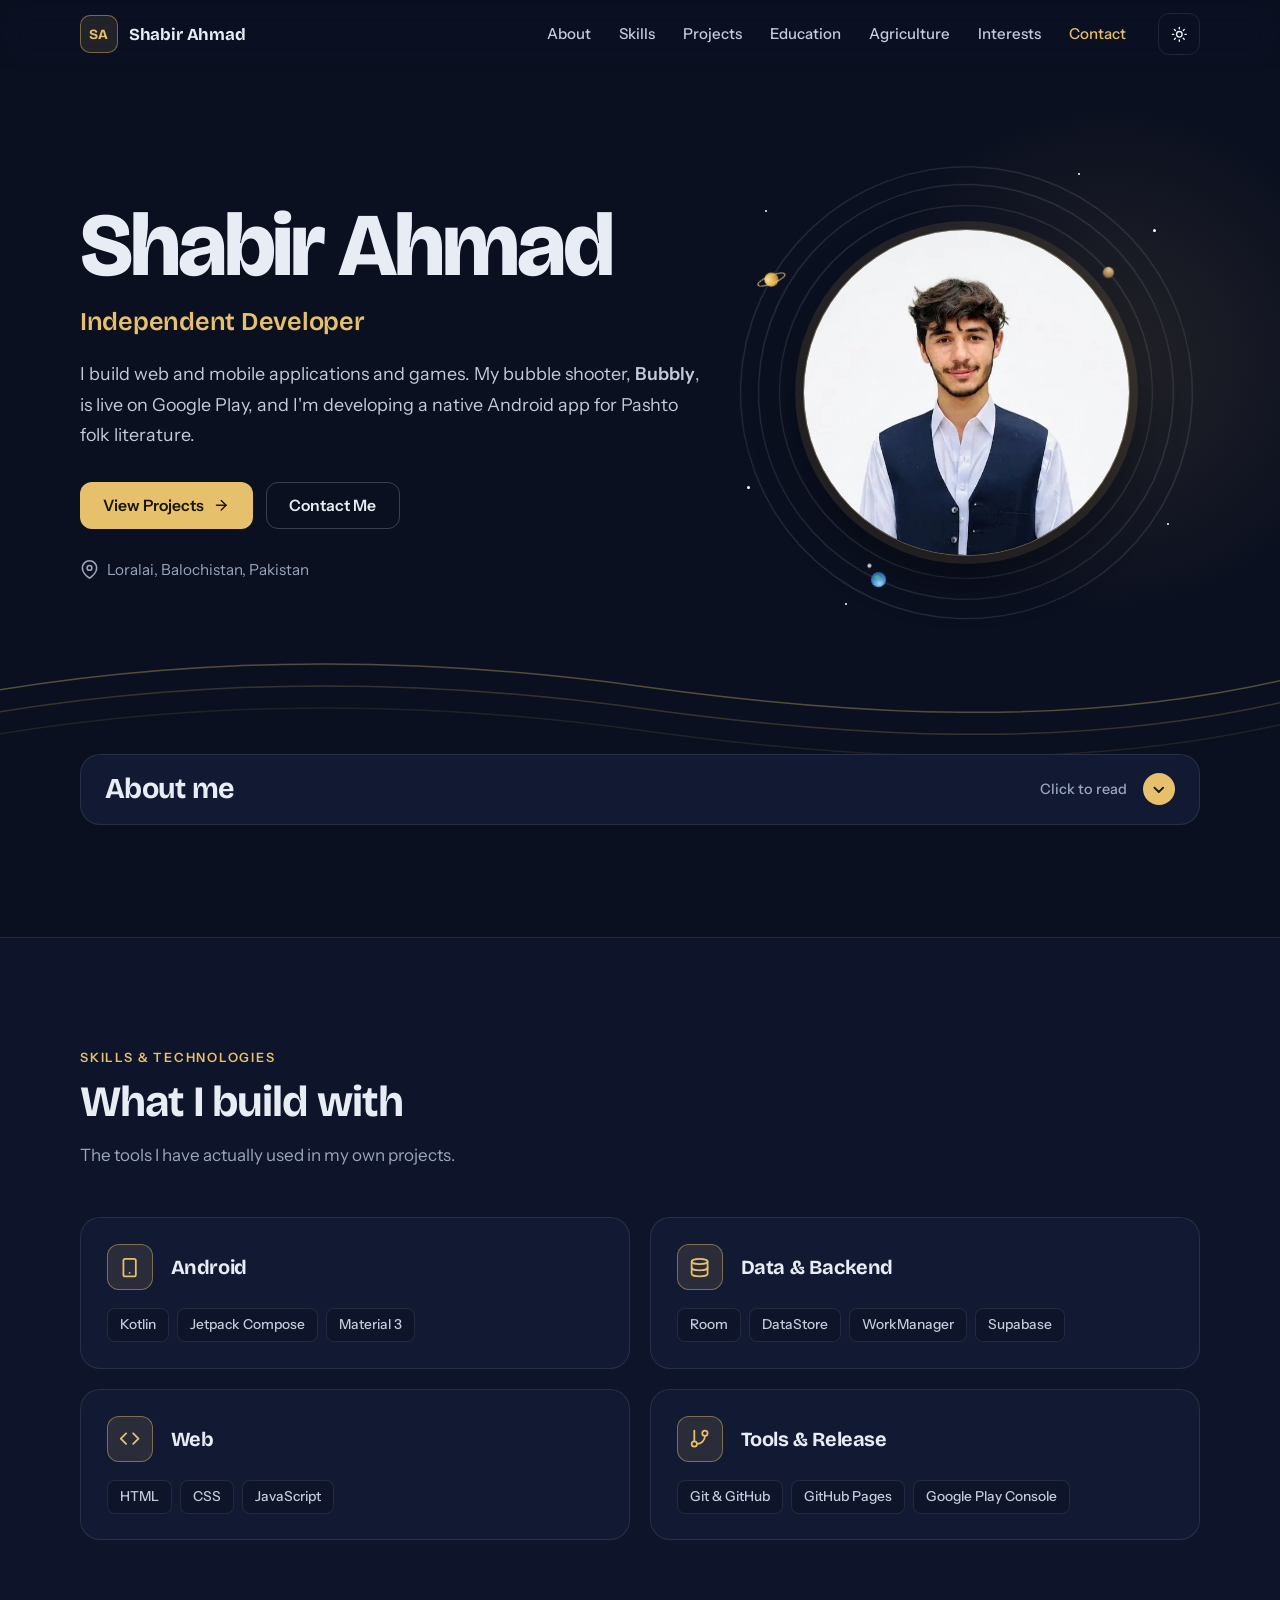
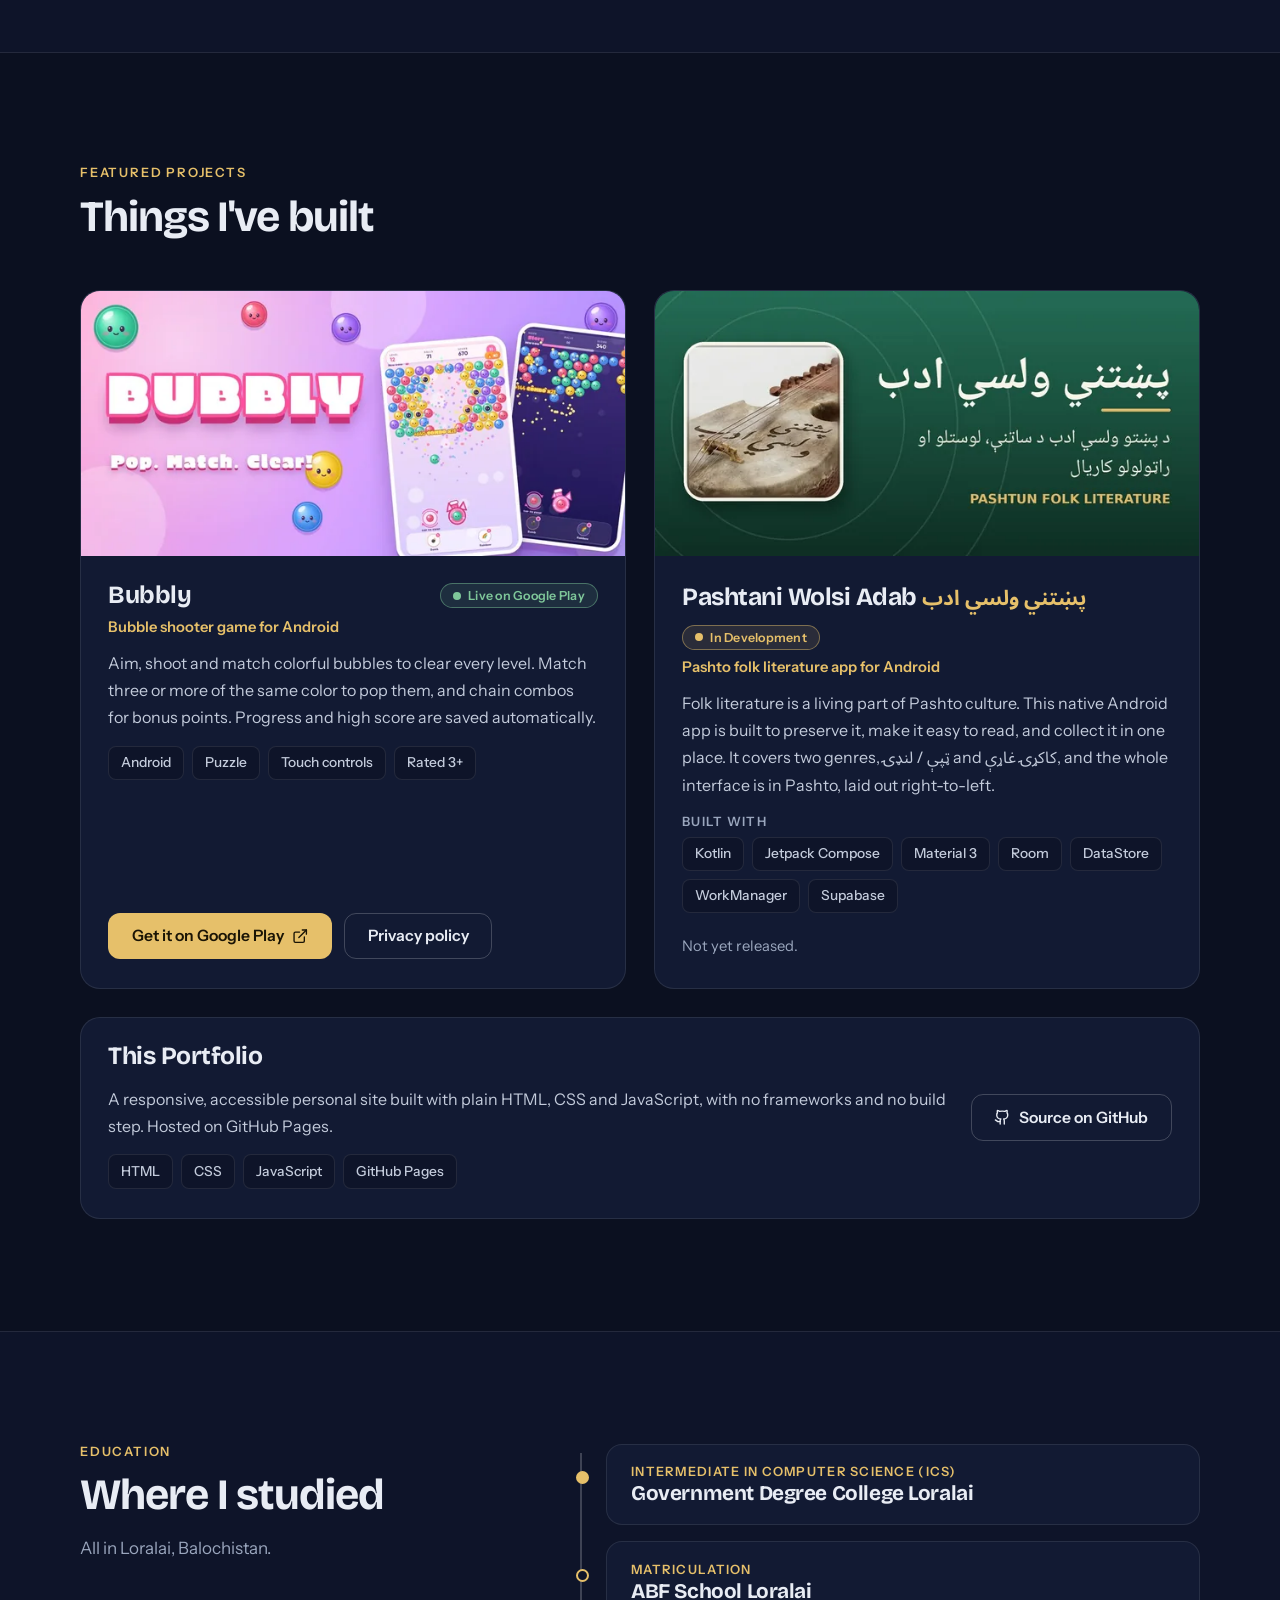
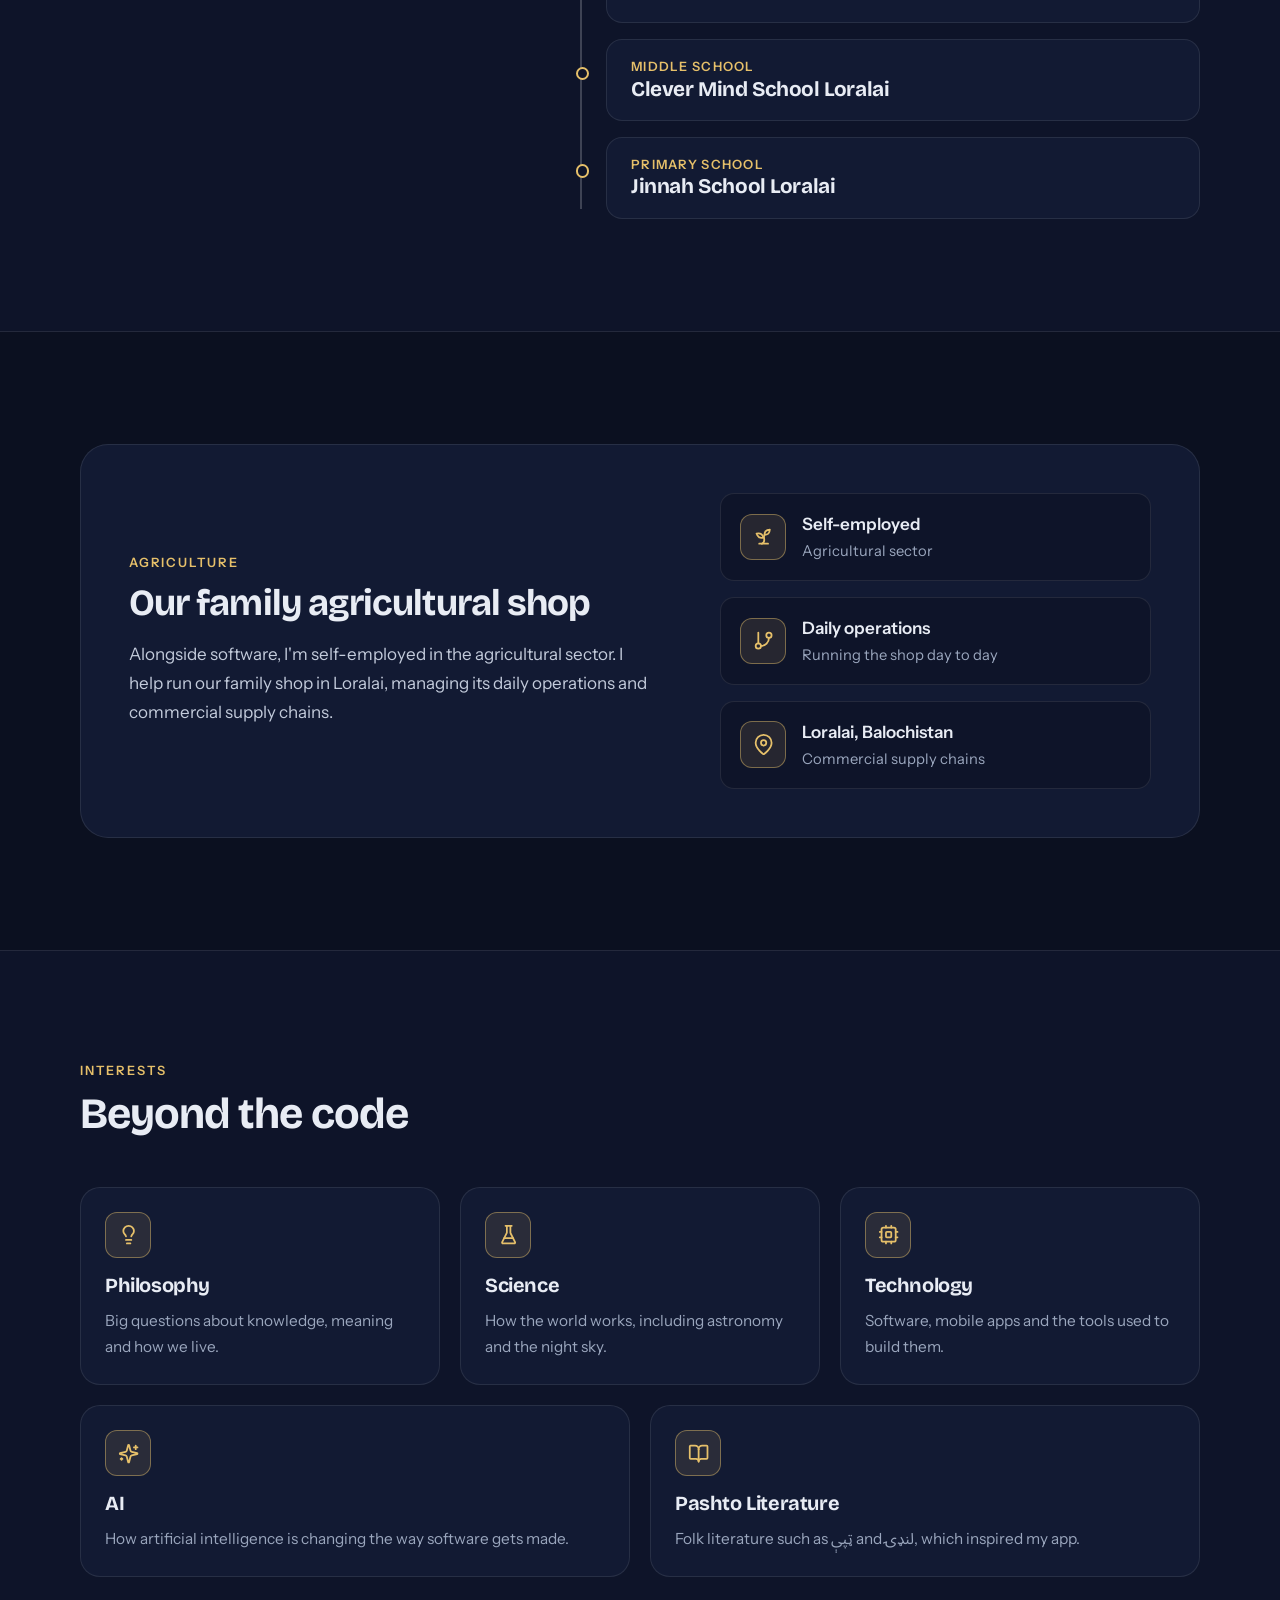
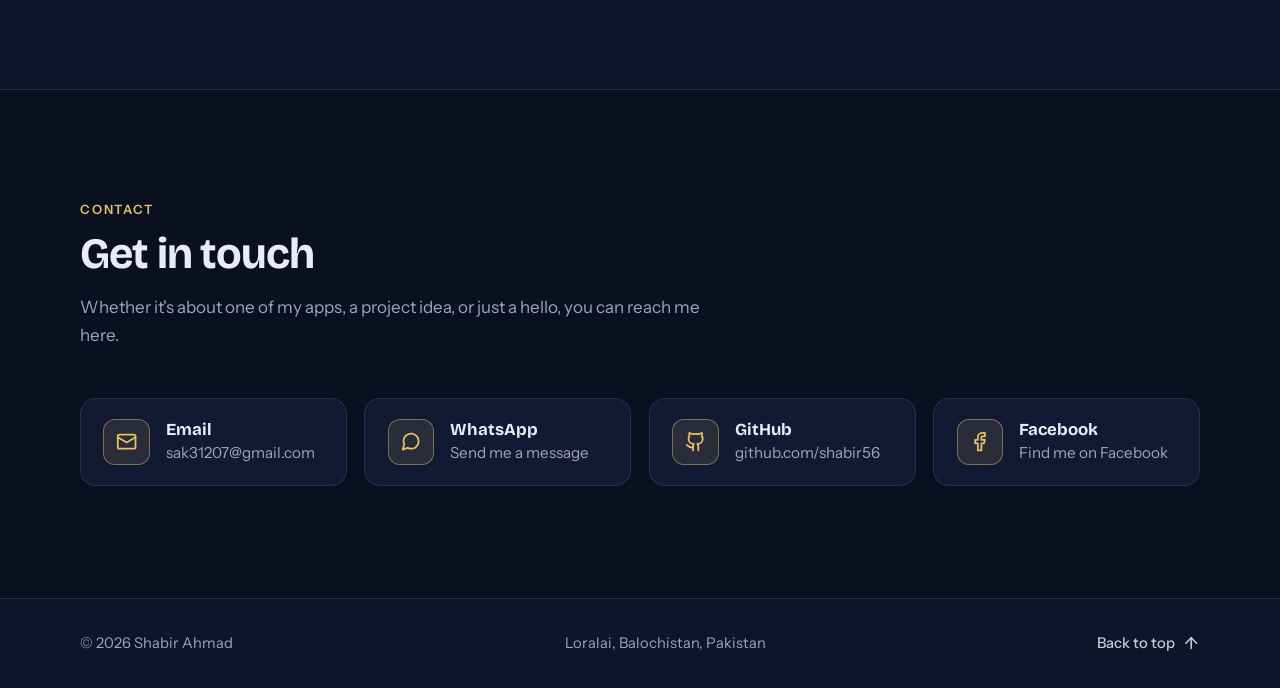
==== commit 37bf0843: "Animate portrait frame as a solar system - Three thin orbits around the photo at different speeds, e" ====
--- a/index.html
+++ b/index.html
@@ -133,10 +133,24 @@
         <p class="hero-meta"><svg class="icon" aria-hidden="true"><use href="#i-pin"/></svg> Loralai, Balochistan, Pakistan</p>
       </div>
       <figure class="hero-portrait">
-        <picture>
-          <source type="image/webp" srcset="assets/shabir-320.webp 320w, assets/shabir-560.webp 560w" sizes="(min-width: 900px) 340px, 150px">
-          <img src="assets/shabir-560.jpg" width="560" height="560" alt="Portrait of Shabir Ahmad" fetchpriority="high" decoding="async">
-        </picture>
+        <div class="solar" id="solar">
+          <!-- Decorative orbital system around the portrait -->
+          <div class="solar-sky" aria-hidden="true">
+            <i class="star s1"></i><i class="star s2"></i><i class="star s3"></i>
+            <i class="star s4"></i><i class="star s5"></i><i class="star s6"></i>
+            <span class="orbit orbit-1"><span class="planet planet-1"></span></span>
+            <span class="orbit orbit-2">
+              <span class="planet planet-2"><span class="moon-orbit"><span class="moon"></span></span></span>
+            </span>
+            <span class="orbit orbit-3">
+              <span class="planet planet-3"><span class="ring"></span></span>
+            </span>
+          </div>
+          <picture class="solar-photo">
+            <source type="image/webp" srcset="assets/shabir-320.webp 320w, assets/shabir-560.webp 560w" sizes="(min-width: 901px) 326px, 152px">
+            <img src="assets/shabir-560.jpg" width="560" height="560" alt="Portrait of Shabir Ahmad" fetchpriority="high" decoding="async">
+          </picture>
+        </div>
       </figure>
     </div>
     <svg class="furrows" viewBox="0 0 1440 120" preserveAspectRatio="none" aria-hidden="true" focusable="false">
--- a/style.css
+++ b/style.css
@@ -204,12 +204,105 @@
 .hero-actions { display: flex; flex-wrap: wrap; gap: .8rem; margin-top: 2rem; }
 .hero-meta { display: flex; align-items: center; gap: .5rem; margin-top: 1.75rem; font-size: .95rem; color: var(--muted); }
 
-.hero-portrait { justify-self: center; width: min(100%, 340px); }
-.hero-portrait img {
-  width: 100%; height: auto; aspect-ratio: 1; object-fit: cover; border-radius: 50%;
+/* Portrait + orbital system. The photo sits in the middle; everything else is decoration. */
+.hero-portrait { justify-self: end; width: min(112%, 480px); }
+.solar {
+  --u: 1px;                       /* scales planet sizes on small screens */
+  --orbit-line: rgba(255, 255, 255, .16);
+  --star: #ffffff;
+  position: relative; width: 100%; aspect-ratio: 1;
+}
+:root[data-theme="light"] .solar { --orbit-line: rgba(20, 26, 45, .17); --star: var(--accent); }
+
+.solar-photo { position: absolute; inset: 15%; display: block; }
+.solar-photo img {
+  width: 100%; height: 100%; object-fit: cover; border-radius: 50%;
   border: 1px solid var(--accent-line);
-  box-shadow: 0 0 0 10px var(--accent-soft), var(--shadow);
-}
+  box-shadow: 0 0 0 8px var(--accent-soft), var(--shadow);
+}
+
+.solar-sky { position: absolute; inset: 0; pointer-events: none; }
+
+/* Orbits: each is a ring that rotates; its planet sits on the ring's top edge. */
+.orbit {
+  --phase: 0deg;
+  position: absolute; border: 1px solid var(--orbit-line); border-radius: 50%;
+  transform: rotate(var(--phase)); will-change: transform;
+  animation: orbit var(--period) linear infinite;
+}
+.orbit-1 { inset: 10%;  --phase: 50deg;  --period: 26s; }
+.orbit-2 { inset: 5.5%; --phase: 205deg; --period: 46s; }
+.orbit-3 { inset: 1.5%; --phase: 300deg; --period: 82s; }
+
+.planet {
+  position: absolute; top: 0; left: 50%; border-radius: 50%;
+  transform: translate(-50%, -50%);
+}
+.planet-1 {
+  width: calc(11 * var(--u)); height: calc(11 * var(--u));
+  background: radial-gradient(circle at 35% 30%, #e8c89a, #a77d52 58%, #5e4630);
+}
+.planet-2 {
+  width: calc(15 * var(--u)); height: calc(15 * var(--u));
+  background: radial-gradient(circle at 32% 28%, #a9e0ff, #3f8fd6 48%, #1b4a86);
+}
+.planet-2::after {                /* a patch of land */
+  content: ""; position: absolute; left: 42%; top: 46%; width: 38%; height: 30%;
+  border-radius: 55% 45% 50% 50%; background: #5bbd84; opacity: .85;
+}
+.planet-3 {
+  width: calc(14 * var(--u)); height: calc(14 * var(--u));
+  background: radial-gradient(circle at 35% 30%, #f8e1a0, #d2a13a 58%, #85600f);
+}
+
+/* Moon circles the Earth-like planet */
+.moon-orbit {
+  --phase: 120deg;
+  position: absolute; inset: calc(-9 * var(--u)); border-radius: 50%;
+  transform: rotate(var(--phase));
+  animation: orbit 5s linear infinite;
+}
+.moon {
+  position: absolute; top: 0; left: 50%; width: calc(4 * var(--u)); height: calc(4 * var(--u));
+  border-radius: 50%; background: #d7dbe4; transform: translate(-50%, -50%);
+}
+
+/* Ring on the gold planet; counter-rotates so its tilt stays fixed while the orbit turns */
+.ring {
+  position: absolute; inset: 0;
+  transform: rotate(calc(-1 * var(--phase)));
+  animation: counter-orbit var(--period) linear infinite;
+}
+.ring::before {
+  content: ""; position: absolute; left: 50%; top: 50%;
+  width: calc(30 * var(--u)); height: calc(9 * var(--u));
+  border: calc(1.5 * var(--u)) solid rgba(240, 205, 120, .9); border-radius: 50%;
+  transform: translate(-50%, -50%) rotate(-22deg);
+}
+
+/* A few stars in the corners, outside the outermost orbit */
+.star {
+  position: absolute; width: 2px; height: 2px; border-radius: 50%; background: var(--star);
+  animation: twinkle 4.5s ease-in-out infinite;
+}
+.s1 { left: 7%;  top: 11%; animation-delay: -.4s; }
+.s2 { left: 90%; top: 15%; width: 3px; height: 3px; animation-delay: -2.1s; }
+.s3 { left: 3%;  top: 70%; width: 3px; height: 3px; animation-delay: -3.3s; }
+.s4 { left: 93%; top: 78%; animation-delay: -1.2s; }
+.s5 { left: 24%; top: 95%; animation-delay: -2.8s; }
+.s6 { left: 74%; top: 3%;  animation-delay: -3.9s; }
+
+.solar.is-paused *, .solar.is-paused *::before { animation-play-state: paused; }
+
+@keyframes orbit {
+  from { transform: rotate(var(--phase)); }
+  to   { transform: rotate(calc(var(--phase) + 360deg)); }
+}
+@keyframes counter-orbit {
+  from { transform: rotate(calc(-1 * var(--phase))); }
+  to   { transform: rotate(calc(-1 * var(--phase) - 360deg)); }
+}
+@keyframes twinkle { 0%, 100% { opacity: .85; } 50% { opacity: .15; } }
 
 .furrows { position: absolute; left: 0; bottom: 0; width: 100%; height: clamp(60px, 9vw, 110px); color: var(--accent); pointer-events: none; }
 
@@ -396,8 +489,9 @@
 
 @media (max-width: 900px) {
   .hero-grid { grid-template-columns: 1fr; gap: 2rem; }
-  .hero-portrait { order: -1; justify-self: start; width: 150px; }
-  .hero-portrait img { box-shadow: 0 0 0 7px var(--accent-soft), var(--shadow); }
+  .hero-portrait { order: -1; justify-self: center; width: 216px; }
+  .solar { --u: .8px; }
+  .solar-photo img { box-shadow: 0 0 0 6px var(--accent-soft), var(--shadow); }
   .projects-grid { grid-template-columns: 1fr; }
   .project-compact { flex-direction: column; align-items: flex-start; padding-right: 0; gap: 0; }
   .project-compact .project-body { padding-right: 1.7rem; padding-bottom: 1rem; }
@@ -434,4 +528,6 @@
   html { scroll-behavior: auto; }
   *, *::before, *::after { animation-duration: .01ms !important; animation-iteration-count: 1 !important; transition-duration: .01ms !important; transition-delay: 0ms !important; }
   .js .reveal { opacity: 1; transform: none; }
-}
+  /* Orbits stand still at their starting angles (set by --phase) instead of jumping to the top. */
+  .orbit, .moon-orbit, .ring, .star { animation: none !important; }
+}
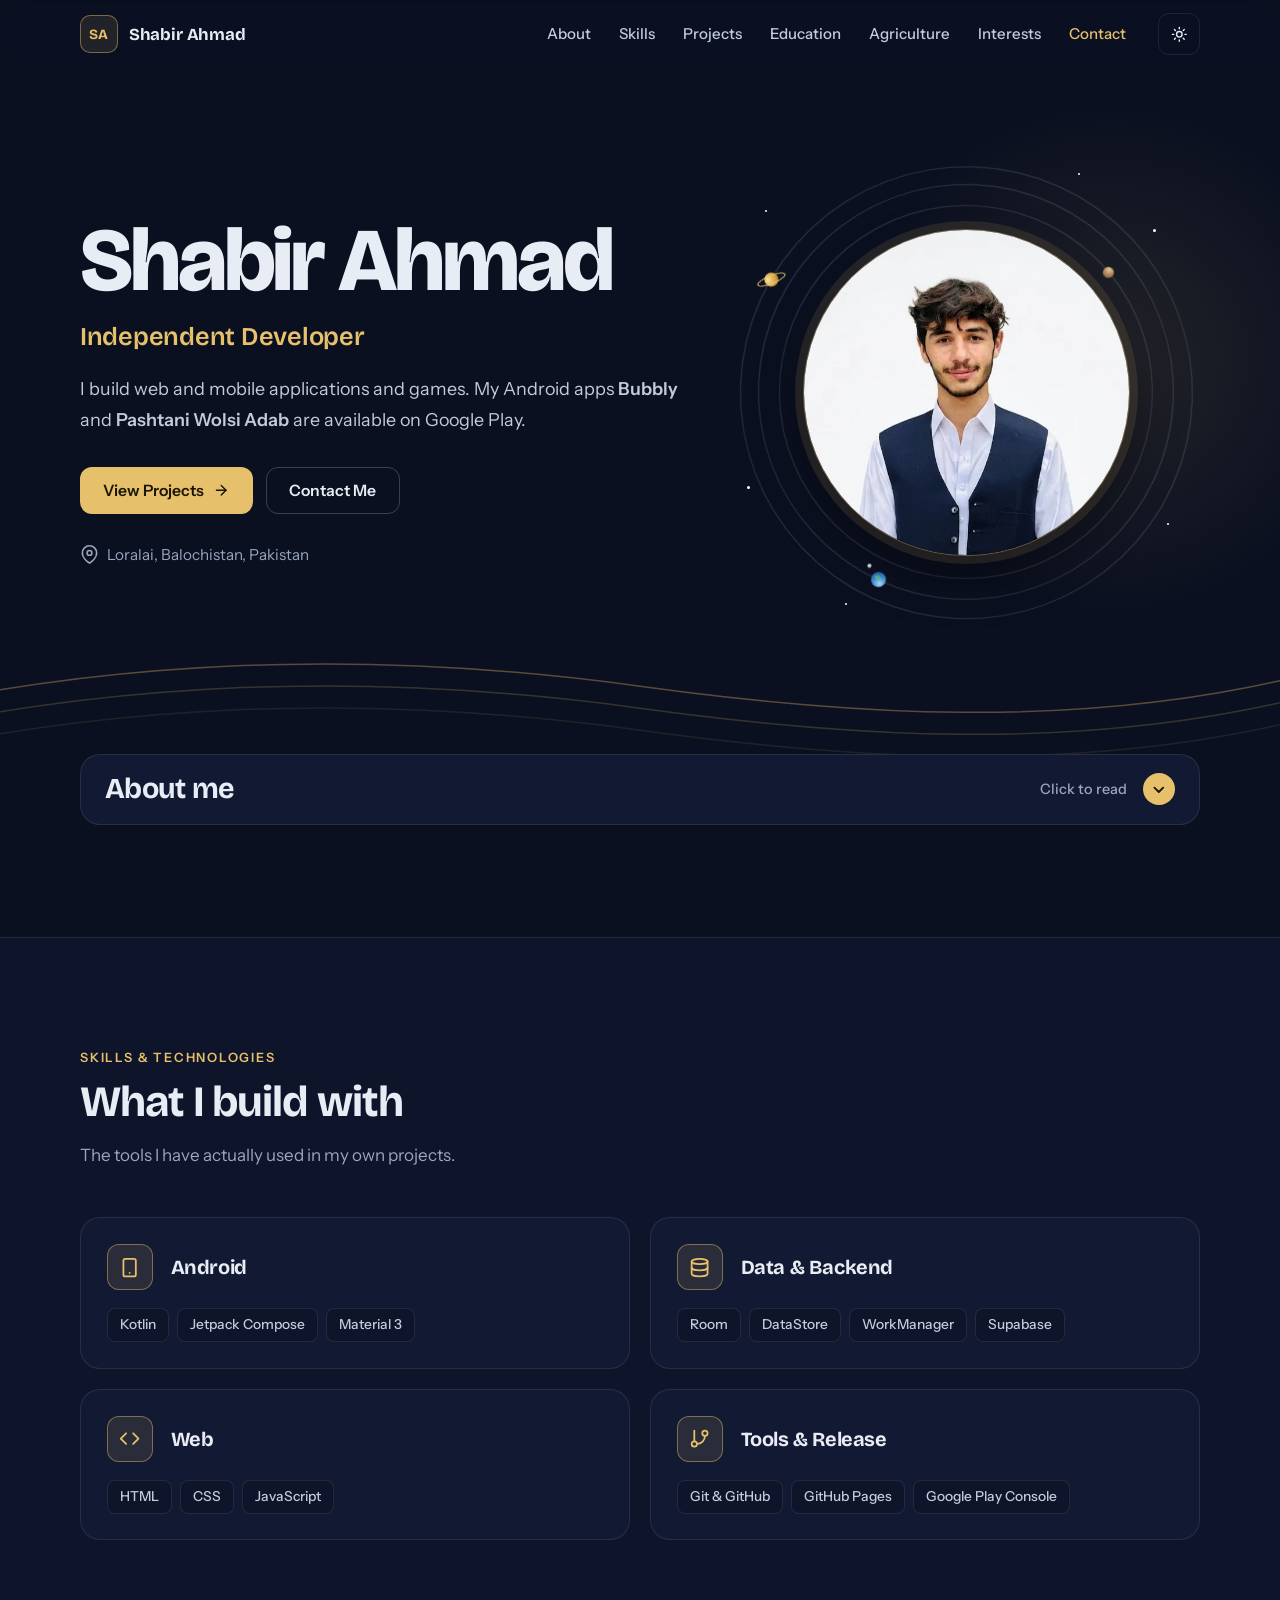
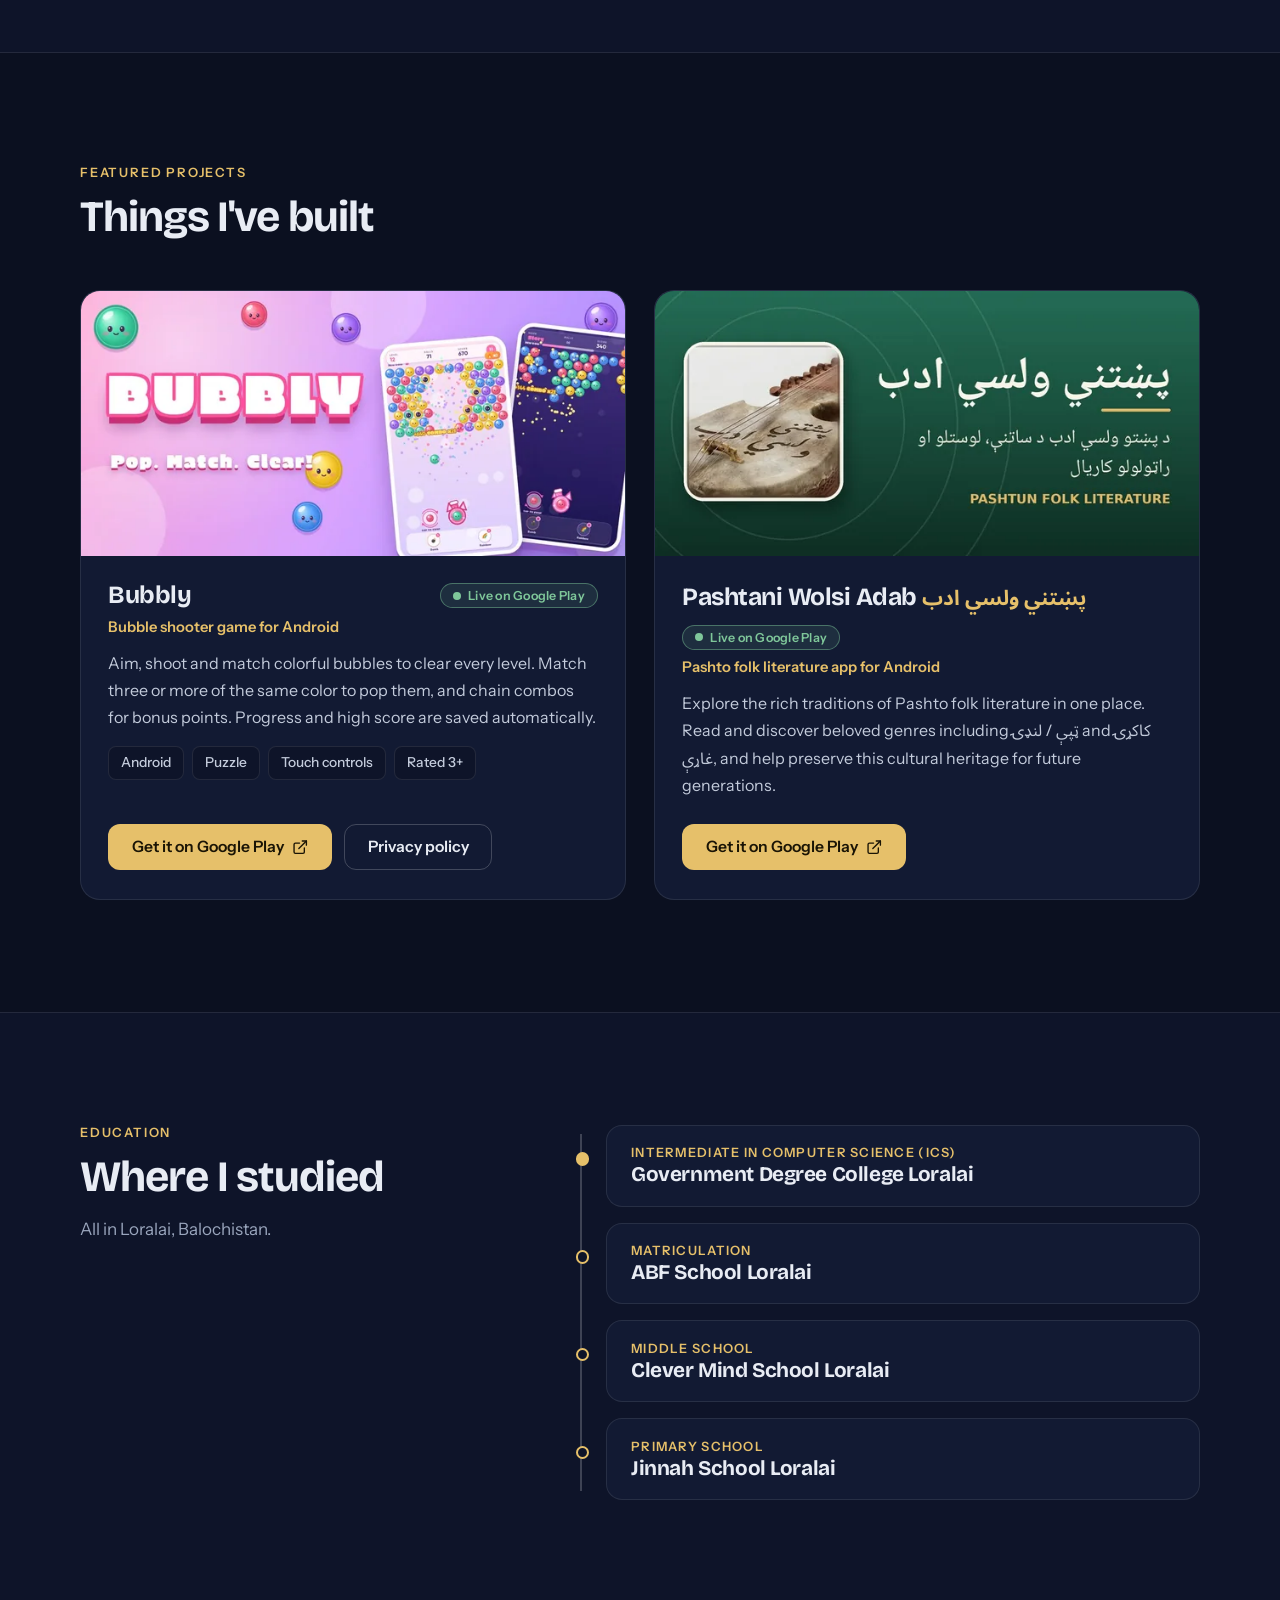
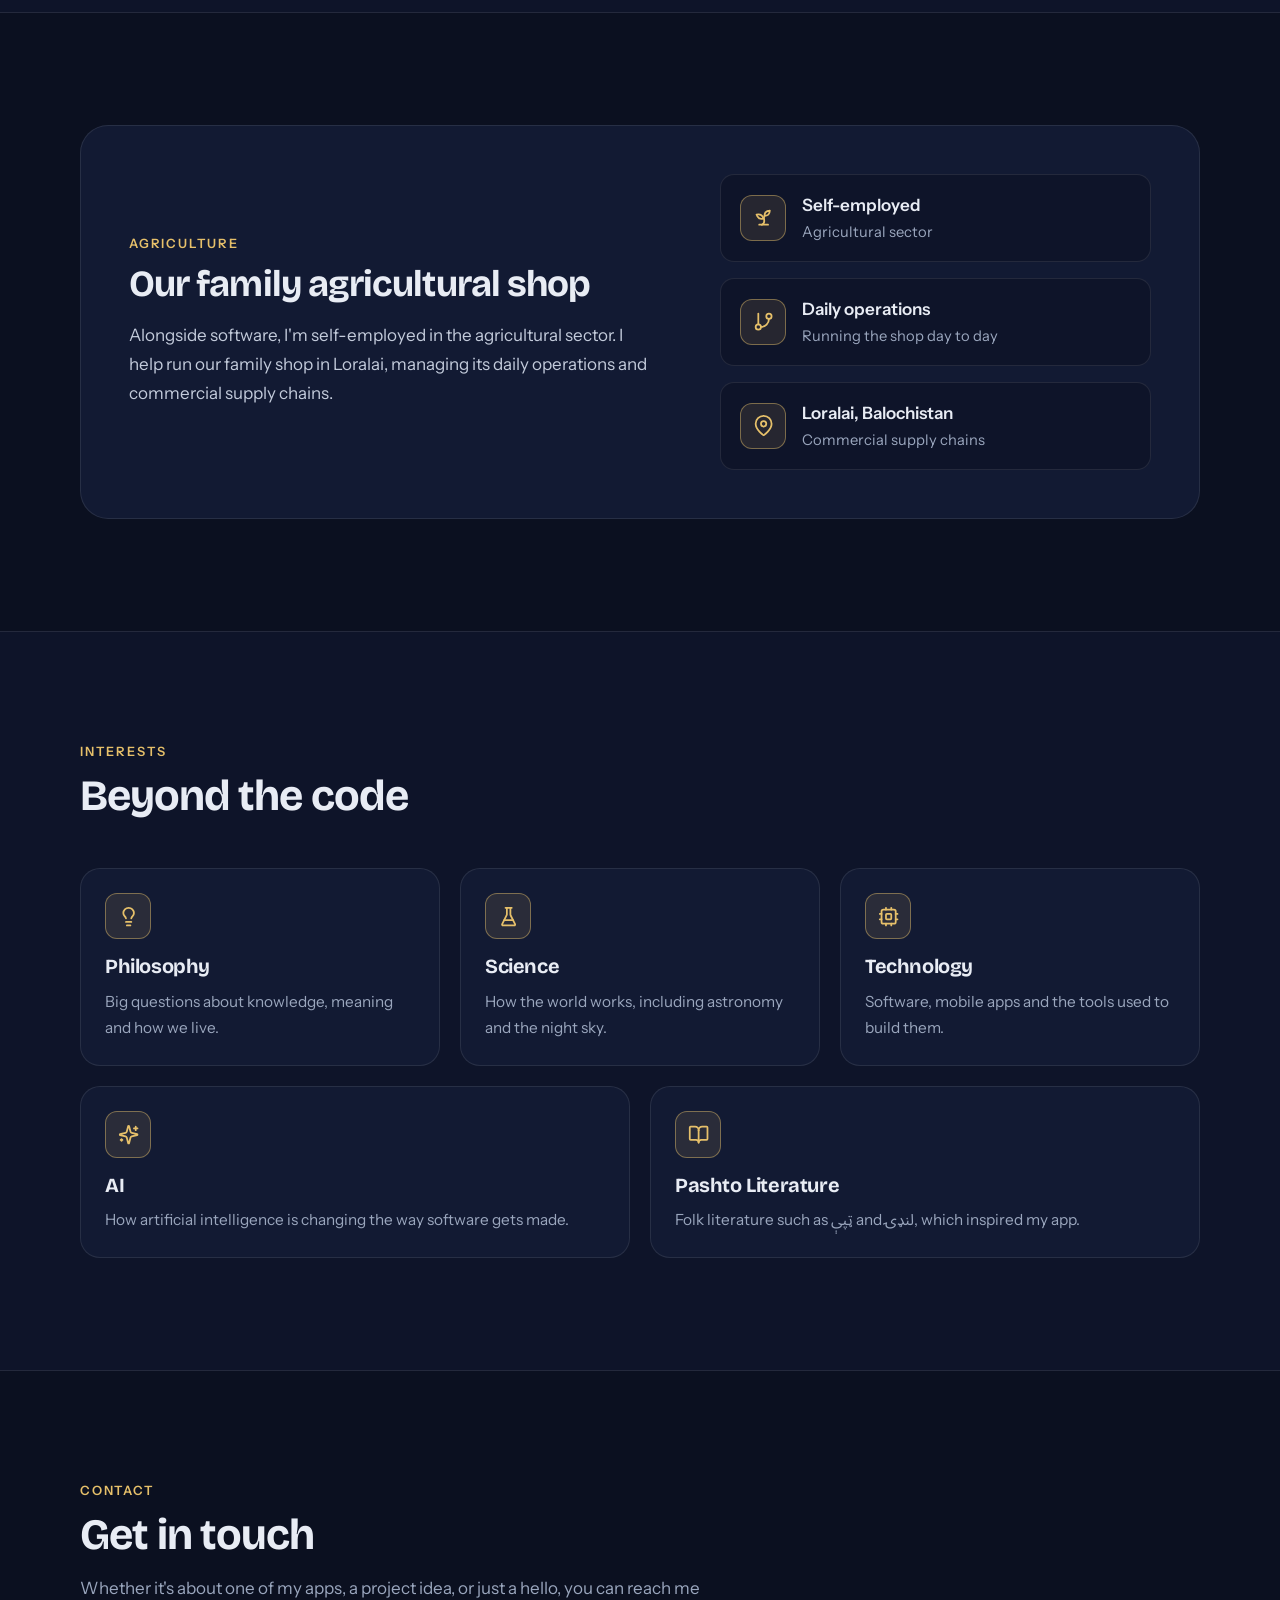
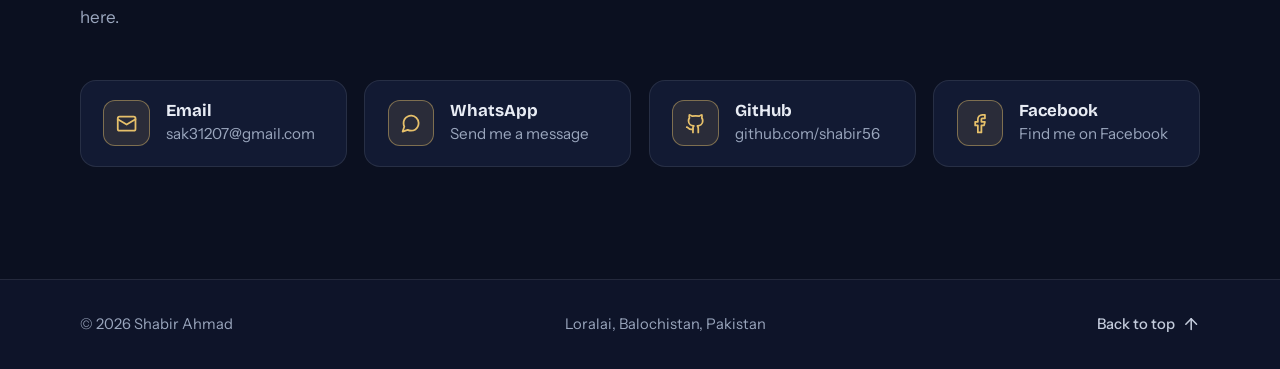
==== commit dfa1dfb7: "Rename index-3.html to index.html" ====
--- a/index.html
+++ b/index.html
@@ -4,7 +4,7 @@
 <meta charset="utf-8">
 <meta name="viewport" content="width=device-width, initial-scale=1">
 <title>Shabir Ahmad | Independent Developer</title>
-<meta name="description" content="Shabir Ahmad is an independent developer from Loralai, Balochistan, Pakistan. He builds Android apps and games, including Bubbly on Google Play and a Pashto folk literature app.">
+<meta name="description" content="Shabir Ahmad is an independent developer from Loralai, Balochistan, Pakistan. Explore his Android apps and games, including Bubbly and Pashtani Wolsi Adab, available on Google Play.">
 <meta name="author" content="Shabir Ahmad">
 <link rel="canonical" href="https://shabir56.github.io/Shabir-Ahmad/">
 <meta name="theme-color" content="#0b1020">
@@ -12,7 +12,7 @@
 <meta property="og:type" content="website">
 <meta property="og:site_name" content="Shabir Ahmad">
 <meta property="og:title" content="Shabir Ahmad | Independent Developer">
-<meta property="og:description" content="Independent developer from Loralai, Balochistan. Android apps and games, including Bubbly on Google Play.">
+<meta property="og:description" content="Independent developer from Loralai, Balochistan, creating Android apps and games available on Google Play, including Bubbly and Pashtani Wolsi Adab.">
 <meta property="og:url" content="https://shabir56.github.io/Shabir-Ahmad/">
 <meta property="og:image" content="https://shabir56.github.io/Shabir-Ahmad/assets/shabir.jpg">
 <meta property="og:image:alt" content="Portrait of Shabir Ahmad">
@@ -125,7 +125,7 @@
       <div class="hero-copy">
         <h1 id="hero-title">Shabir Ahmad</h1>
         <p class="hero-role">Independent Developer</p>
-        <p class="hero-intro">I build web and mobile applications and games. My bubble shooter, <strong>Bubbly</strong>, is live on Google Play, and I'm developing a native Android app for Pashto folk literature.</p>
+        <p class="hero-intro">I build web and mobile applications and games. My Android apps <strong>Bubbly</strong> and <strong>Pashtani Wolsi Adab</strong> are available on Google Play.</p>
         <div class="hero-actions">
           <a class="btn btn-primary" href="#projects">View Projects <svg class="icon" aria-hidden="true"><use href="#i-arrow"/></svg></a>
           <a class="btn btn-ghost" href="#contact">Contact Me</a>
@@ -276,33 +276,17 @@
           <div class="project-body">
             <div class="project-head">
               <h3>Pashtani Wolsi Adab <span class="ps-title" lang="ps" dir="rtl">پښتني ولسي ادب</span></h3>
-              <span class="status status-dev"><span class="dot" aria-hidden="true"></span>In Development</span>
+              <span class="status status-live"><span class="dot" aria-hidden="true"></span>Live on Google Play</span>
             </div>
             <p class="project-sub">Pashto folk literature app for Android</p>
-            <p>Folk literature is a living part of Pashto culture. This native Android app is built to preserve it, make it easy to read, and collect it in one place. It covers two genres, <span lang="ps">ټپې / لنډۍ</span> and <span lang="ps">کاکړۍ غاړې</span>, and the whole interface is in Pashto, laid out right-to-left.</p>
-            <p class="built-with">Built with</p>
-            <ul class="chips" aria-label="Technologies">
-              <li>Kotlin</li><li>Jetpack Compose</li><li>Material 3</li><li>Room</li><li>DataStore</li><li>WorkManager</li><li>Supabase</li>
-            </ul>
-            <p class="project-note">Not yet released.</p>
-          </div>
-        </article>
-
-        <!-- This site -->
-        <article class="project project-compact reveal" id="this-site">
-          <div class="project-body">
-            <div class="project-head">
-              <h3>This Portfolio</h3>
+            <p>Explore the rich traditions of Pashto folk literature in one place. Read and discover beloved genres including <span lang="ps">ټپې / لنډۍ</span> and <span lang="ps">کاکړۍ غاړې</span>, and help preserve this cultural heritage for future generations.</p>
+            <div class="project-actions">
+              <a class="btn btn-primary" href="https://play.google.com/store/apps/details?id=com.pashtani.wulsiadab" target="_blank" rel="noopener noreferrer">Get it on Google Play <svg class="icon" aria-hidden="true"><use href="#i-ext"/></svg><span class="sr-only">(opens in a new tab)</span></a>
             </div>
-            <p>A responsive, accessible personal site built with plain HTML, CSS and JavaScript, with no frameworks and no build step. Hosted on GitHub Pages.</p>
-            <ul class="chips" aria-label="Technologies">
-              <li>HTML</li><li>CSS</li><li>JavaScript</li><li>GitHub Pages</li>
-            </ul>
-          </div>
-          <div class="project-actions">
-            <a class="btn btn-ghost" href="https://github.com/shabir56/Shabir-Ahmad" target="_blank" rel="noopener noreferrer"><svg class="icon" aria-hidden="true"><use href="#i-github"/></svg> Source on GitHub <span class="sr-only">(opens in a new tab)</span></a>
-          </div>
-        </article>
+          </div>
+        </article>
+
+
       </div>
     </div>
   </section>
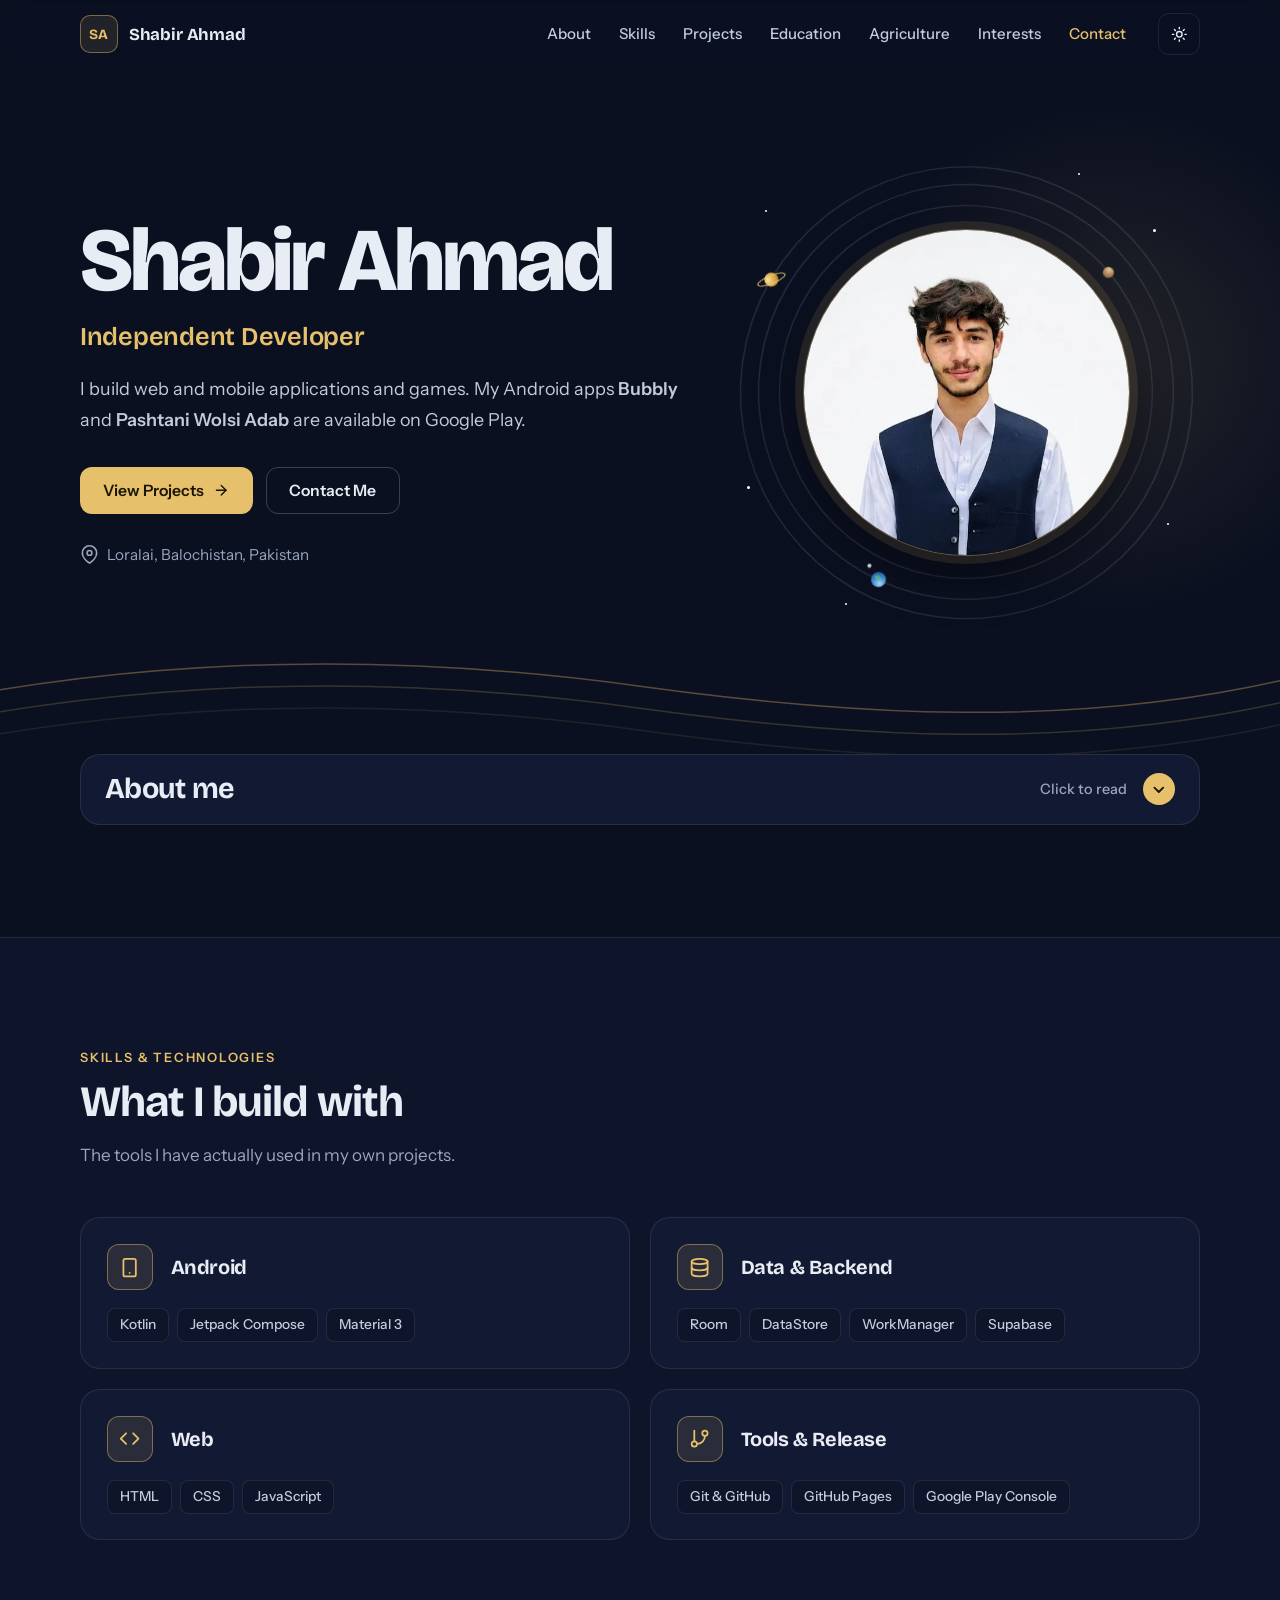
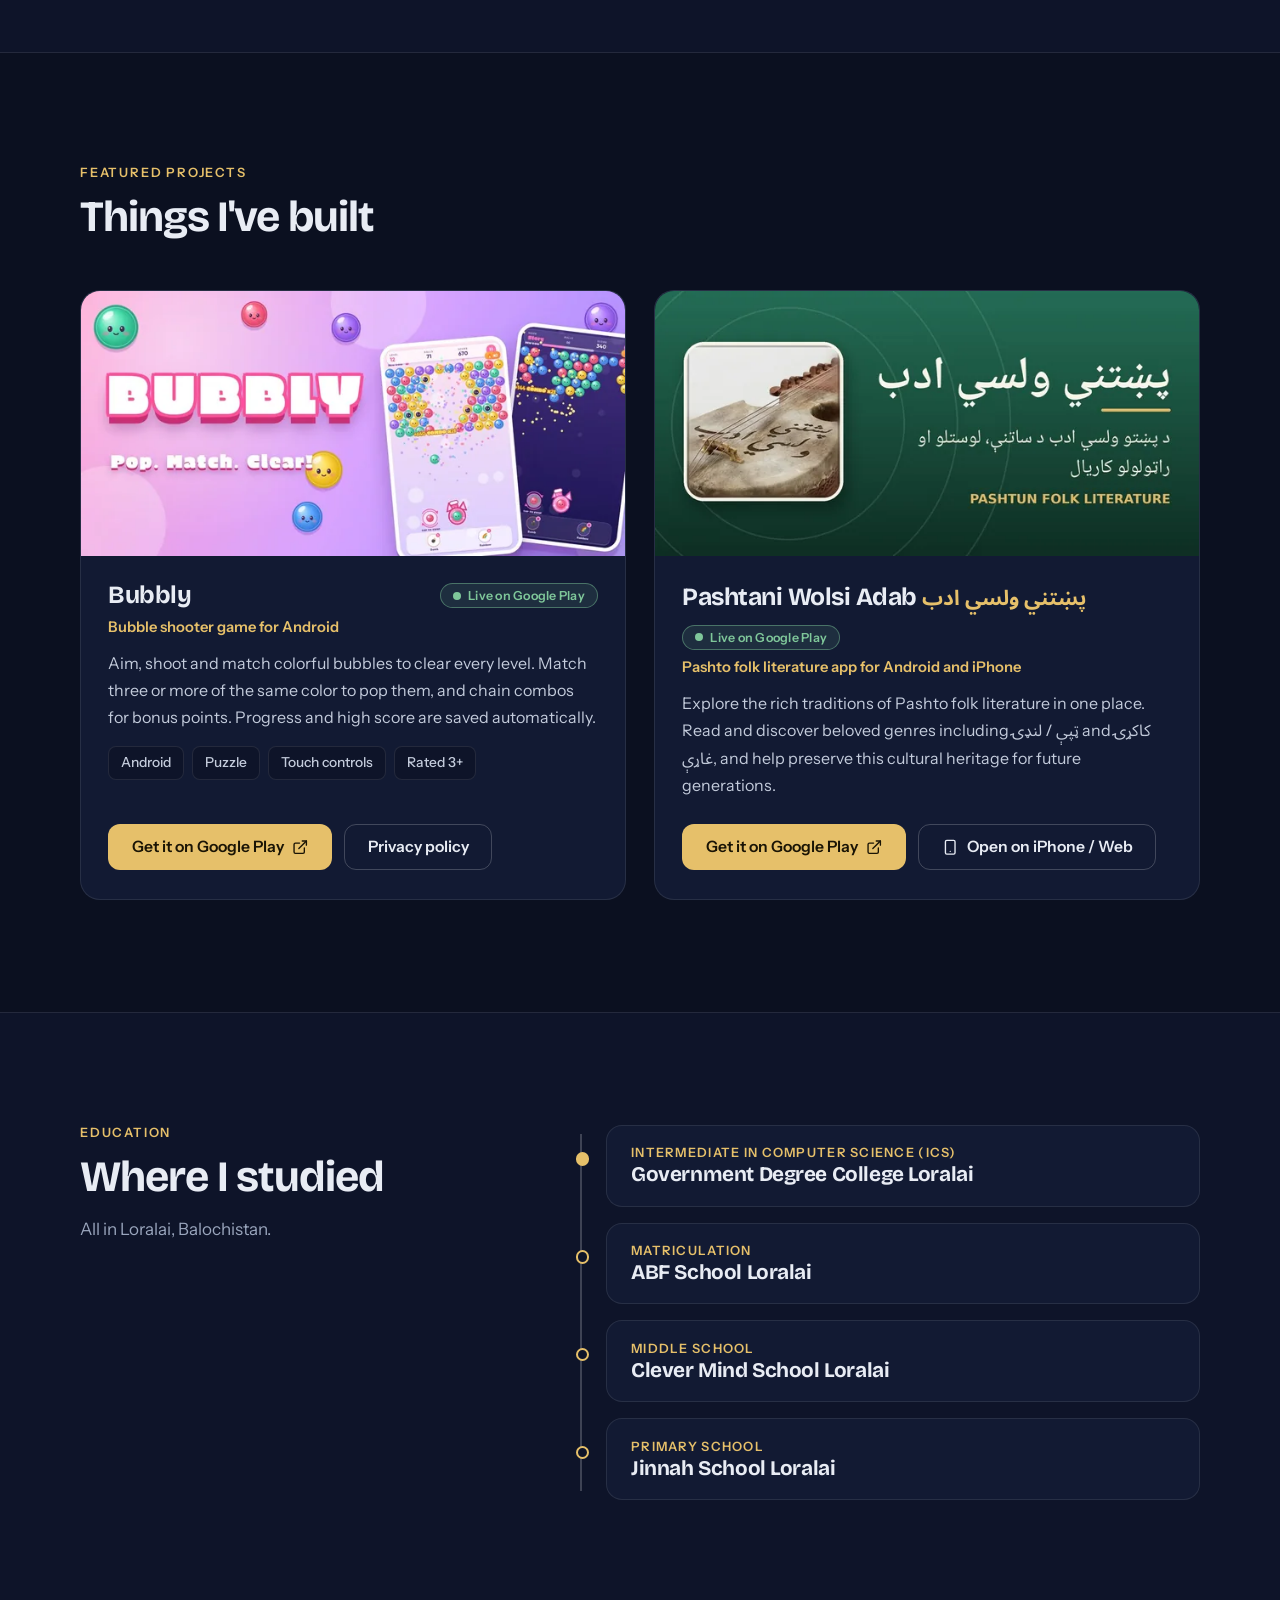
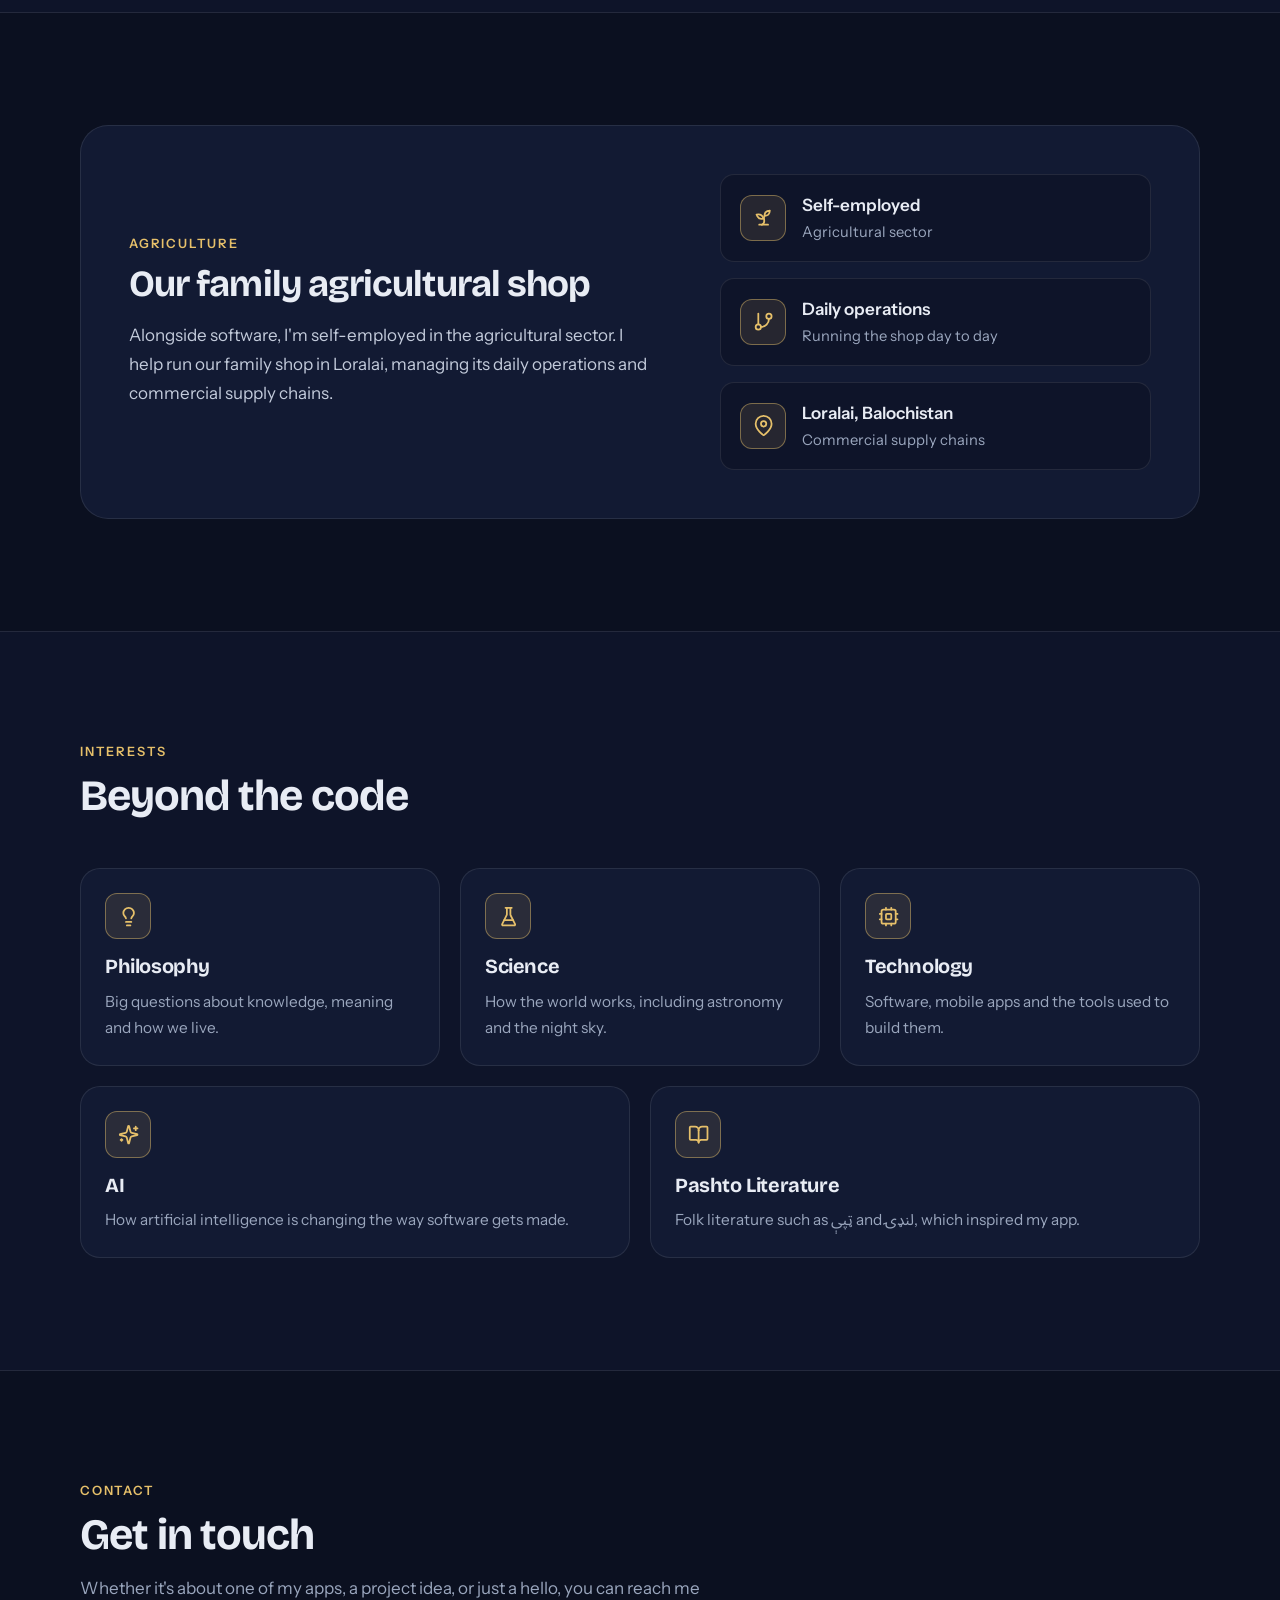
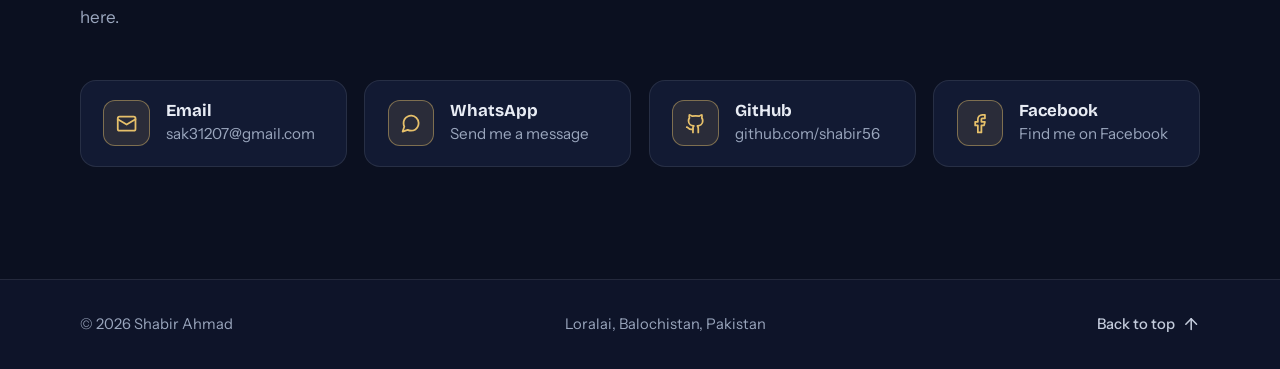
==== commit 17963648: "Pashtani Wolsi Adab card: button to open the web app (iPhone / Web) Co-Authored-By: Claude Opus 5.5 " ====
--- a/index.html
+++ b/index.html
@@ -278,10 +278,11 @@
               <h3>Pashtani Wolsi Adab <span class="ps-title" lang="ps" dir="rtl">پښتني ولسي ادب</span></h3>
               <span class="status status-live"><span class="dot" aria-hidden="true"></span>Live on Google Play</span>
             </div>
-            <p class="project-sub">Pashto folk literature app for Android</p>
+            <p class="project-sub">Pashto folk literature app for Android and iPhone</p>
             <p>Explore the rich traditions of Pashto folk literature in one place. Read and discover beloved genres including <span lang="ps">ټپې / لنډۍ</span> and <span lang="ps">کاکړۍ غاړې</span>, and help preserve this cultural heritage for future generations.</p>
             <div class="project-actions">
               <a class="btn btn-primary" href="https://play.google.com/store/apps/details?id=com.pashtani.wulsiadab" target="_blank" rel="noopener noreferrer">Get it on Google Play <svg class="icon" aria-hidden="true"><use href="#i-ext"/></svg><span class="sr-only">(opens in a new tab)</span></a>
+              <a class="btn btn-ghost" href="adab/"><svg class="icon" aria-hidden="true"><use href="#i-phone"/></svg> Open on iPhone / Web</a>
             </div>
           </div>
         </article>
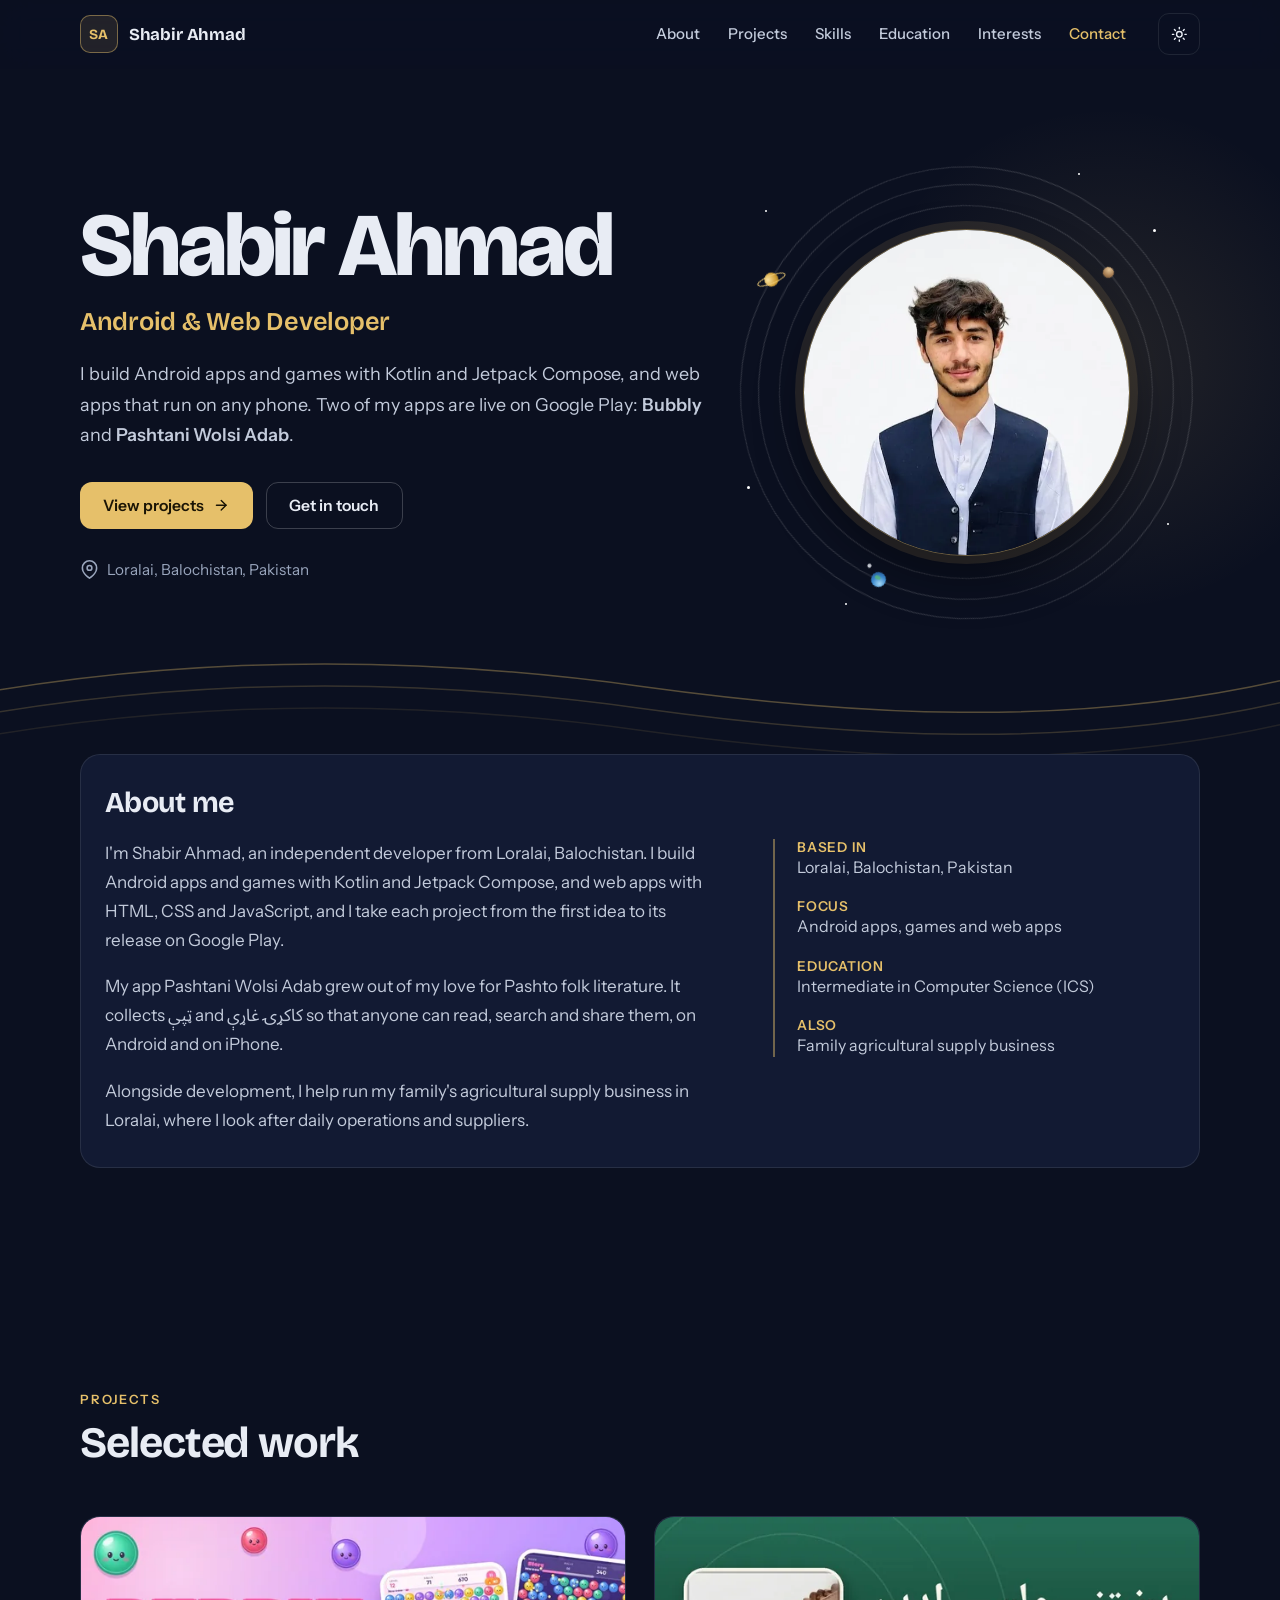
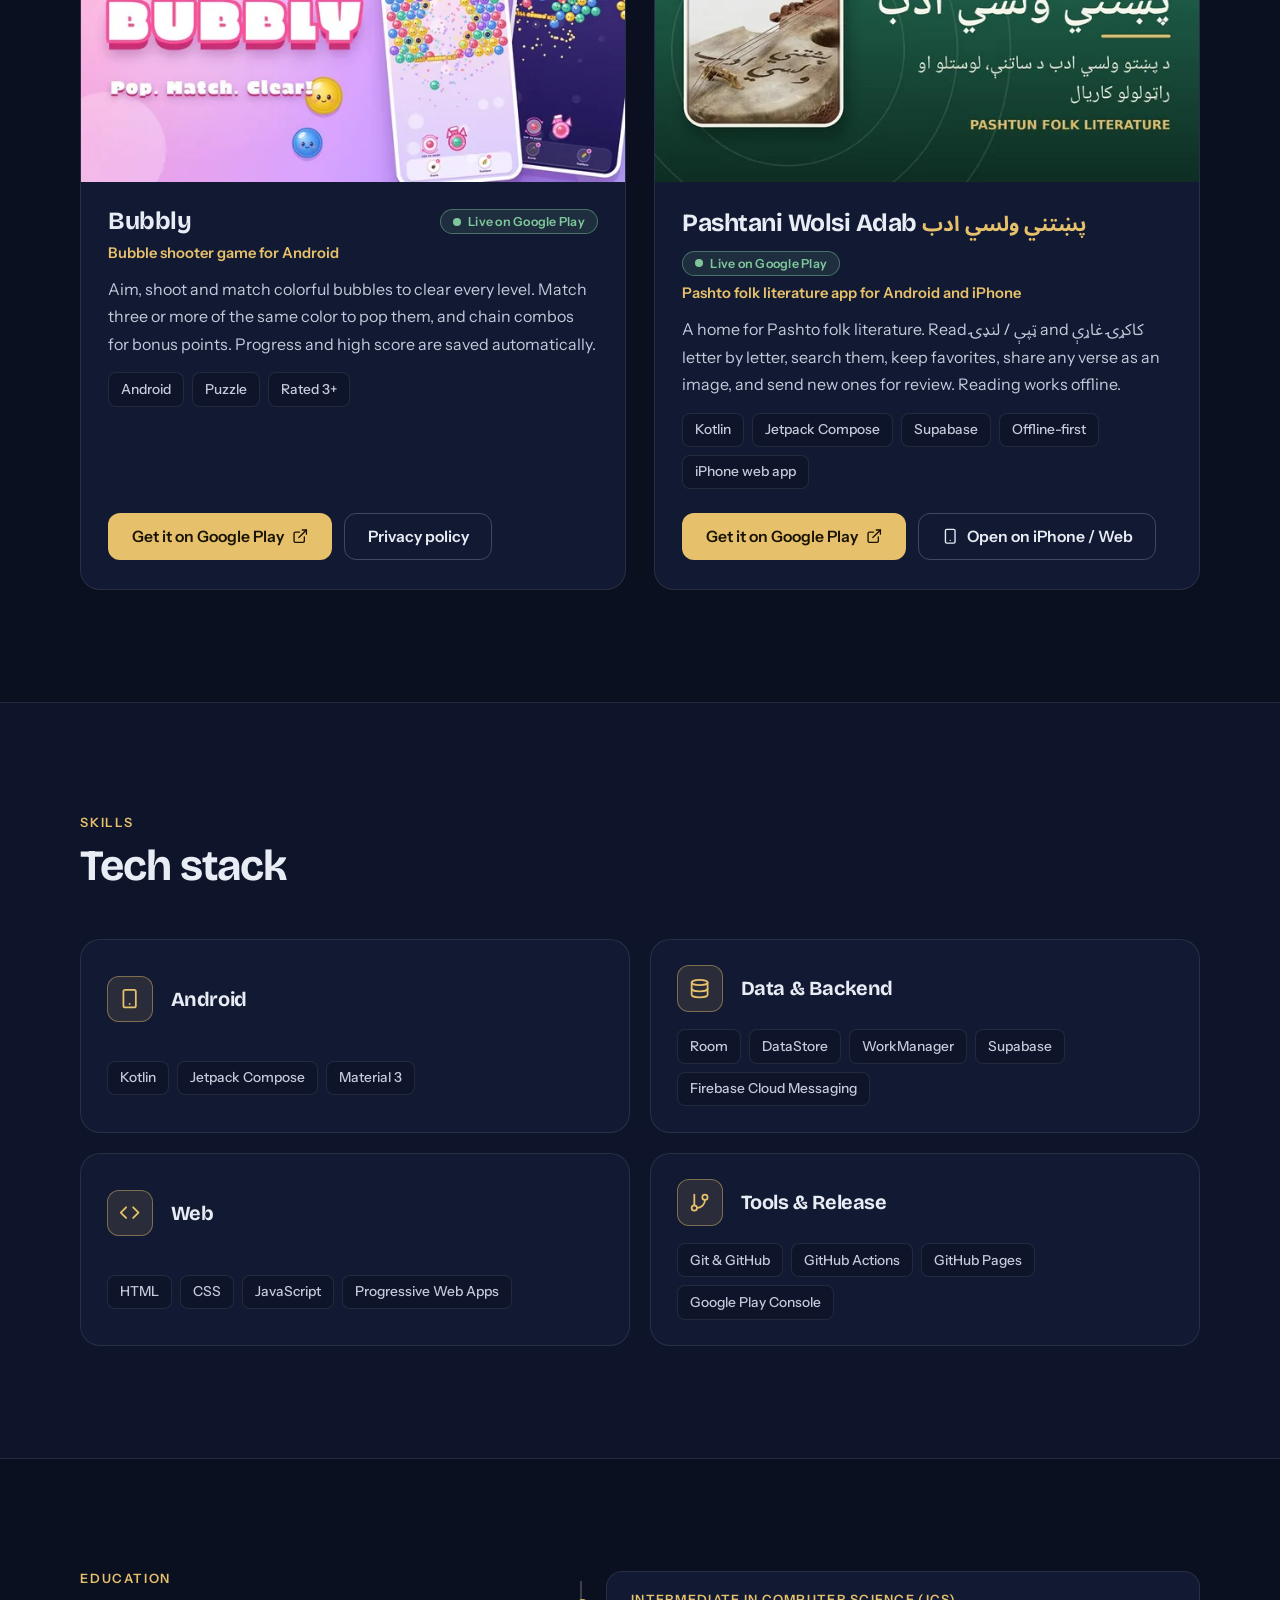
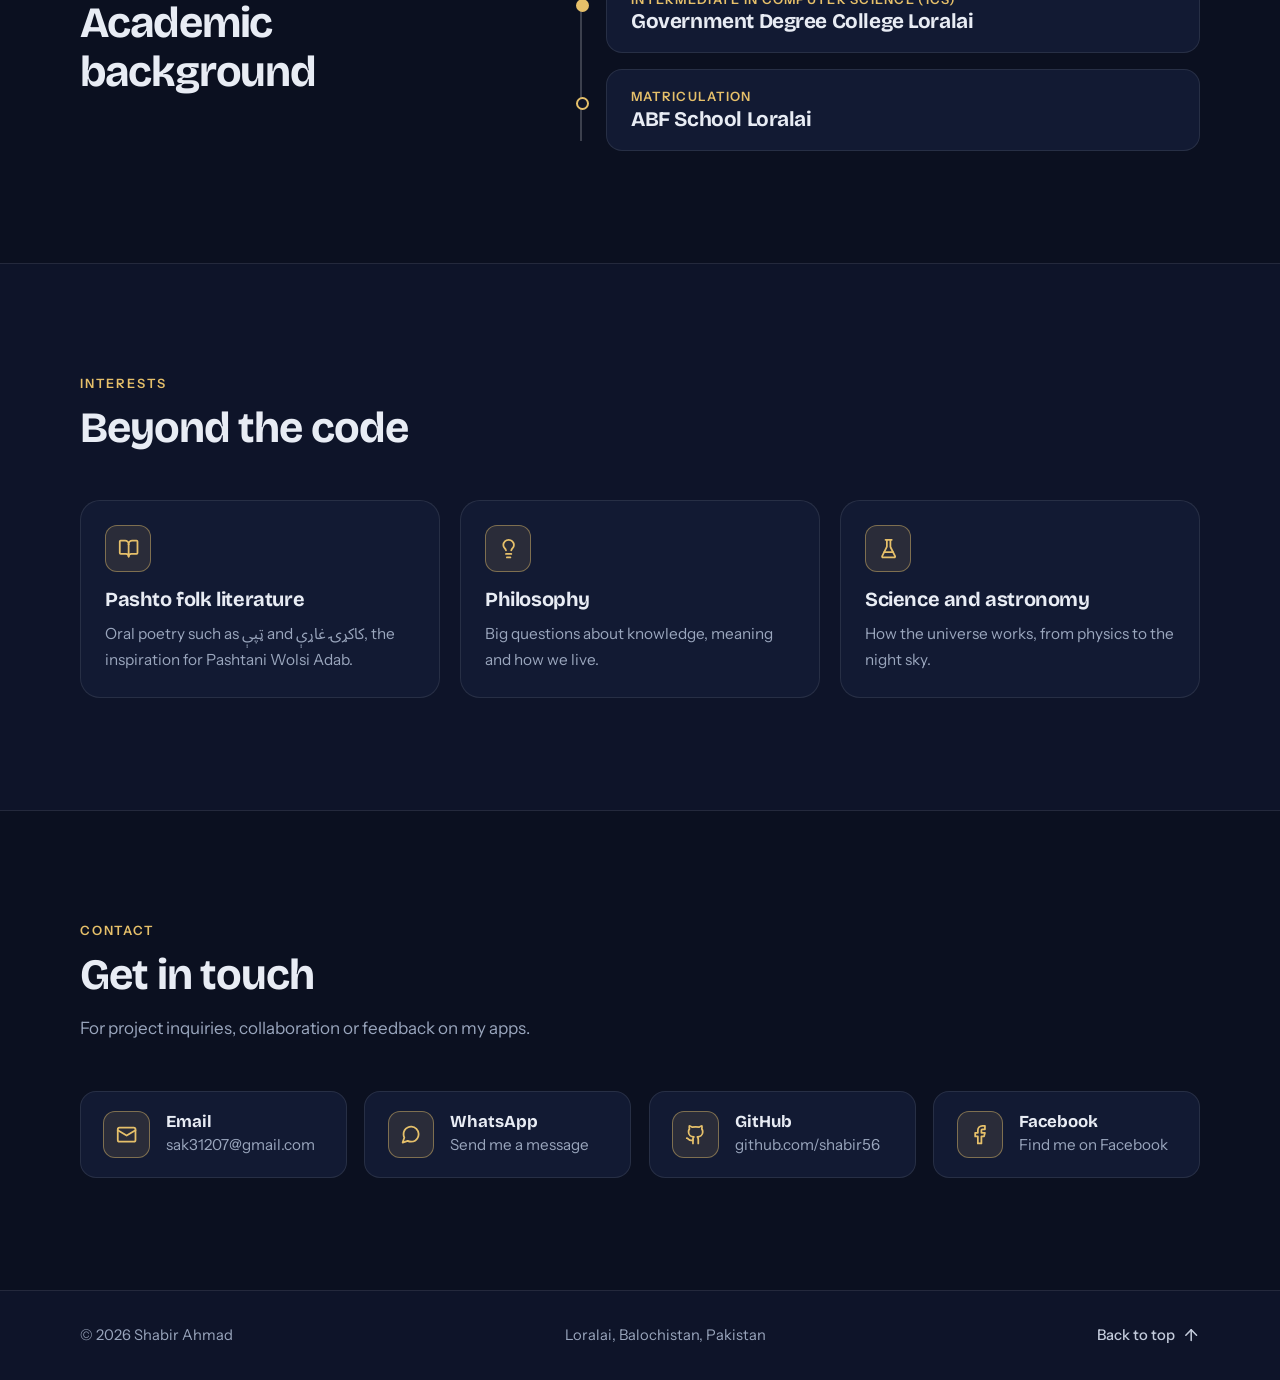
==== commit b0dcfdf3: "Portfolio: more professional content and structure - Hero and About say concretely what I build (Kot" ====
--- a/index.html
+++ b/index.html
@@ -3,16 +3,16 @@
 <head>
 <meta charset="utf-8">
 <meta name="viewport" content="width=device-width, initial-scale=1">
-<title>Shabir Ahmad | Independent Developer</title>
-<meta name="description" content="Shabir Ahmad is an independent developer from Loralai, Balochistan, Pakistan. Explore his Android apps and games, including Bubbly and Pashtani Wolsi Adab, available on Google Play.">
+<title>Shabir Ahmad | Android &amp; Web Developer</title>
+<meta name="description" content="Shabir Ahmad is an independent Android and web developer from Loralai, Balochistan, Pakistan, and the maker of Bubbly and Pashtani Wolsi Adab on Google Play.">
 <meta name="author" content="Shabir Ahmad">
 <link rel="canonical" href="https://shabir56.github.io/Shabir-Ahmad/">
 <meta name="theme-color" content="#0b1020">
 
 <meta property="og:type" content="website">
 <meta property="og:site_name" content="Shabir Ahmad">
-<meta property="og:title" content="Shabir Ahmad | Independent Developer">
-<meta property="og:description" content="Independent developer from Loralai, Balochistan, creating Android apps and games available on Google Play, including Bubbly and Pashtani Wolsi Adab.">
+<meta property="og:title" content="Shabir Ahmad | Android &amp; Web Developer">
+<meta property="og:description" content="Independent Android and web developer from Loralai, Balochistan. Maker of Bubbly and Pashtani Wolsi Adab on Google Play.">
 <meta property="og:url" content="https://shabir56.github.io/Shabir-Ahmad/">
 <meta property="og:image" content="https://shabir56.github.io/Shabir-Ahmad/assets/shabir.jpg">
 <meta property="og:image:alt" content="Portrait of Shabir Ahmad">
@@ -46,7 +46,7 @@
   "@context": "https://schema.org",
   "@type": "Person",
   "name": "Shabir Ahmad",
-  "jobTitle": "Independent Developer",
+  "jobTitle": "Android and Web Developer",
   "url": "https://shabir56.github.io/Shabir-Ahmad/",
   "image": "https://shabir56.github.io/Shabir-Ahmad/assets/shabir.jpg",
   "address": { "@type": "PostalAddress", "addressLocality": "Loralai", "addressRegion": "Balochistan", "addressCountry": "PK" },
@@ -66,7 +66,6 @@
   <symbol id="i-moon" viewBox="0 0 24 24"><path d="M12 3a6 6 0 0 0 9 9 9 9 0 1 1-9-9Z"/></symbol>
   <symbol id="i-menu" viewBox="0 0 24 24"><path d="M4 6h16"/><path d="M4 12h16"/><path d="M4 18h16"/></symbol>
   <symbol id="i-close" viewBox="0 0 24 24"><path d="M18 6 6 18"/><path d="m6 6 12 12"/></symbol>
-  <symbol id="i-chevron" viewBox="0 0 24 24"><path d="m6 9 6 6 6-6"/></symbol>
   <symbol id="i-mail" viewBox="0 0 24 24"><rect width="20" height="16" x="2" y="4" rx="2"/><path d="m22 7-10 6L2 7"/></symbol>
   <symbol id="i-whatsapp" viewBox="0 0 24 24"><path d="M21 11.5a8.38 8.38 0 0 1-.9 3.8 8.5 8.5 0 0 1-7.6 4.7 8.38 8.38 0 0 1-3.8-.9L3 21l1.9-5.7a8.38 8.38 0 0 1-.9-3.8 8.5 8.5 0 0 1 4.7-7.6 8.38 8.38 0 0 1 3.8-.9h.5a8.48 8.48 0 0 1 8 8v.5z"/></symbol>
   <symbol id="i-facebook" viewBox="0 0 24 24"><path d="M18 2h-3a5 5 0 0 0-5 5v3H7v4h3v8h4v-8h3l1-4h-4V7a1 1 0 0 1 1-1h3z"/></symbol>
@@ -77,10 +76,7 @@
   <symbol id="i-branch" viewBox="0 0 24 24"><path d="M6 3v12"/><circle cx="18" cy="6" r="3"/><circle cx="6" cy="18" r="3"/><path d="M18 9a9 9 0 0 1-9 9"/></symbol>
   <symbol id="i-book" viewBox="0 0 24 24"><path d="M12 7v14"/><path d="M3 18a1 1 0 0 1-1-1V4a1 1 0 0 1 1-1h5a4 4 0 0 1 4 4 4 4 0 0 1 4-4h5a1 1 0 0 1 1 1v13a1 1 0 0 1-1 1h-6a3 3 0 0 0-3 3 3 3 0 0 0-3-3z"/></symbol>
   <symbol id="i-flask" viewBox="0 0 24 24"><path d="M10 2v7.527a2 2 0 0 1-.211.896L4.72 20.55a1 1 0 0 0 .9 1.45h12.76a1 1 0 0 0 .9-1.45l-5.069-10.127A2 2 0 0 1 14 9.527V2"/><path d="M8.5 2h7"/><path d="M7 16h10"/></symbol>
-  <symbol id="i-cpu" viewBox="0 0 24 24"><rect width="16" height="16" x="4" y="4" rx="2"/><rect width="6" height="6" x="9" y="9" rx="1"/><path d="M15 2v2"/><path d="M15 20v2"/><path d="M2 15h2"/><path d="M2 9h2"/><path d="M20 15h2"/><path d="M20 9h2"/><path d="M9 2v2"/><path d="M9 20v2"/></symbol>
-  <symbol id="i-sparkles" viewBox="0 0 24 24"><path d="M9.937 15.5A2 2 0 0 0 8.5 14.063l-6.135-1.582a.5.5 0 0 1 0-.962L8.5 9.936A2 2 0 0 0 9.937 8.5l1.582-6.135a.5.5 0 0 1 .963 0L14.063 8.5A2 2 0 0 0 15.5 9.937l6.135 1.581a.5.5 0 0 1 0 .964L15.5 14.063a2 2 0 0 0-1.437 1.437l-1.582 6.135a.5.5 0 0 1-.963 0z"/><path d="M20 3v4"/><path d="M22 5h-4"/><path d="M4 17v2"/><path d="M5 18H3"/></symbol>
   <symbol id="i-bulb" viewBox="0 0 24 24"><path d="M15 14c.2-1 .7-1.7 1.5-2.5 1-.9 1.5-2.2 1.5-3.5A6 6 0 0 0 6 8c0 1 .2 2.2 1.5 3.5.7.7 1.3 1.5 1.5 2.5"/><path d="M9 18h6"/><path d="M10 22h4"/></symbol>
-  <symbol id="i-sprout" viewBox="0 0 24 24"><path d="M7 20h10"/><path d="M10 20c5.5-2.5.8-6.4 3-10"/><path d="M9.5 9.4c1.1.8 1.8 2.2 2.3 3.7-2 .4-3.5.4-4.8-.3-1.2-.6-2.3-1.9-3-4.2 2.8-.5 4.4 0 5.5.8z"/><path d="M14.1 6a7 7 0 0 0-1.1 4c1.9-.1 3.3-.6 4.3-1.4 1-1 1.6-2.3 1.7-4.6-2.7.1-4 1-4.9 2z"/></symbol>
 </svg>
 
 <a class="skip-link" href="#main">Skip to content</a>
@@ -95,10 +91,9 @@
     <nav class="primary-nav" id="primary-nav" aria-label="Primary">
       <ul>
         <li><a href="#about">About</a></li>
+        <li><a href="#projects">Projects</a></li>
         <li><a href="#skills">Skills</a></li>
-        <li><a href="#projects">Projects</a></li>
         <li><a href="#education">Education</a></li>
-        <li><a href="#agriculture">Agriculture</a></li>
         <li><a href="#interests">Interests</a></li>
         <li><a href="#contact">Contact</a></li>
       </ul>
@@ -124,11 +119,11 @@
     <div class="wrap hero-grid">
       <div class="hero-copy">
         <h1 id="hero-title">Shabir Ahmad</h1>
-        <p class="hero-role">Independent Developer</p>
-        <p class="hero-intro">I build web and mobile applications and games. My Android apps <strong>Bubbly</strong> and <strong>Pashtani Wolsi Adab</strong> are available on Google Play.</p>
+        <p class="hero-role">Android &amp; Web Developer</p>
+        <p class="hero-intro">I build Android apps and games with Kotlin and Jetpack Compose, and web apps that run on any phone. Two of my apps are live on Google Play: <strong>Bubbly</strong> and <strong>Pashtani Wolsi Adab</strong>.</p>
         <div class="hero-actions">
-          <a class="btn btn-primary" href="#projects">View Projects <svg class="icon" aria-hidden="true"><use href="#i-arrow"/></svg></a>
-          <a class="btn btn-ghost" href="#contact">Contact Me</a>
+          <a class="btn btn-primary" href="#projects">View projects <svg class="icon" aria-hidden="true"><use href="#i-arrow"/></svg></a>
+          <a class="btn btn-ghost" href="#contact">Get in touch</a>
         </div>
         <p class="hero-meta"><svg class="icon" aria-hidden="true"><use href="#i-pin"/></svg> Loralai, Balochistan, Pakistan</p>
       </div>
@@ -162,71 +157,24 @@
     </svg>
   </section>
 
-  <!-- About (opens on click; deep links to #about open it too) -->
+  <!-- About -->
   <section id="about" class="about-section" aria-labelledby="about-title">
     <div class="wrap">
-      <details class="about-details" id="about-details">
-        <summary class="about-toggle">
-          <h2 id="about-title">About me</h2>
-          <span class="about-hint" aria-hidden="true">
-            <span class="hint-open">Click to read</span>
-            <span class="hint-close">Click to close</span>
-          </span>
-          <span class="about-chevron" aria-hidden="true"><svg class="icon"><use href="#i-chevron"/></svg></span>
-        </summary>
+      <div class="about-card reveal">
+        <h2 id="about-title">About me</h2>
         <div class="about-body">
           <div class="about-text">
-            <p>I'm Shabir Ahmad, an independent developer based in Loralai, Balochistan. I completed my Intermediate in Computer Science (ICS) at Government Degree College Loralai, and I build web and mobile applications and games on my own.</p>
-            <p>Alongside development, I'm self-employed in the agricultural sector, managing daily operations and commercial supply chains at our family shop. Outside of work I'm drawn to Pashto folk literature, philosophy, science and technology.</p>
+            <p>I'm Shabir Ahmad, an independent developer from Loralai, Balochistan. I build Android apps and games with Kotlin and Jetpack Compose, and web apps with HTML, CSS and JavaScript, and I take each project from the first idea to its release on Google Play.</p>
+            <p>My app Pashtani Wolsi Adab grew out of my love for Pashto folk literature. It collects <bdi lang="ps" dir="rtl">ټپې</bdi> and <bdi lang="ps" dir="rtl">کاکړۍ غاړې</bdi> so that anyone can read, search and share them, on Android and on iPhone.</p>
+            <p>Alongside development, I help run my family's agricultural supply business in Loralai, where I look after daily operations and suppliers.</p>
           </div>
           <dl class="facts">
             <div><dt>Based in</dt><dd>Loralai, Balochistan, Pakistan</dd></div>
+            <div><dt>Focus</dt><dd>Android apps, games and web apps</dd></div>
             <div><dt>Education</dt><dd>Intermediate in Computer Science (ICS)</dd></div>
-            <div><dt>Building</dt><dd>Android apps and games</dd></div>
-            <div><dt>Also</dt><dd>Self-employed in agriculture</dd></div>
+            <div><dt>Also</dt><dd>Family agricultural supply business</dd></div>
           </dl>
         </div>
-      </details>
-    </div>
-  </section>
-
-  <!-- Skills -->
-  <section id="skills" class="section section-alt" aria-labelledby="skills-title">
-    <div class="wrap">
-      <header class="section-head reveal">
-        <p class="eyebrow">Skills &amp; Technologies</p>
-        <h2 id="skills-title">What I build with</h2>
-        <p class="section-intro">The tools I have actually used in my own projects.</p>
-      </header>
-      <div class="skills-grid stagger">
-        <article class="skill-card reveal">
-          <span class="skill-icon"><svg class="icon" aria-hidden="true"><use href="#i-phone"/></svg></span>
-          <h3>Android</h3>
-          <ul class="chips">
-            <li>Kotlin</li><li>Jetpack Compose</li><li>Material 3</li>
-          </ul>
-        </article>
-        <article class="skill-card reveal">
-          <span class="skill-icon"><svg class="icon" aria-hidden="true"><use href="#i-database"/></svg></span>
-          <h3>Data &amp; Backend</h3>
-          <ul class="chips">
-            <li>Room</li><li>DataStore</li><li>WorkManager</li><li>Supabase</li>
-          </ul>
-        </article>
-        <article class="skill-card reveal">
-          <span class="skill-icon"><svg class="icon" aria-hidden="true"><use href="#i-code"/></svg></span>
-          <h3>Web</h3>
-          <ul class="chips">
-            <li>HTML</li><li>CSS</li><li>JavaScript</li>
-          </ul>
-        </article>
-        <article class="skill-card reveal">
-          <span class="skill-icon"><svg class="icon" aria-hidden="true"><use href="#i-branch"/></svg></span>
-          <h3>Tools &amp; Release</h3>
-          <ul class="chips">
-            <li>Git &amp; GitHub</li><li>GitHub Pages</li><li>Google Play Console</li>
-          </ul>
-        </article>
       </div>
     </div>
   </section>
@@ -235,8 +183,8 @@
   <section id="projects" class="section" aria-labelledby="projects-title">
     <div class="wrap">
       <header class="section-head reveal">
-        <p class="eyebrow">Featured Projects</p>
-        <h2 id="projects-title">Things I've built</h2>
+        <p class="eyebrow">Projects</p>
+        <h2 id="projects-title">Selected work</h2>
       </header>
 
       <div class="projects-grid stagger">
@@ -256,7 +204,7 @@
             <p class="project-sub">Bubble shooter game for Android</p>
             <p>Aim, shoot and match colorful bubbles to clear every level. Match three or more of the same color to pop them, and chain combos for bonus points. Progress and high score are saved automatically.</p>
             <ul class="chips" aria-label="Project details">
-              <li>Android</li><li>Puzzle</li><li>Touch controls</li><li>Rated 3+</li>
+              <li>Android</li><li>Puzzle</li><li>Rated 3+</li>
             </ul>
             <div class="project-actions">
               <a class="btn btn-primary" href="https://play.google.com/store/apps/details?id=com.app.bubbly" target="_blank" rel="noopener noreferrer">Get it on Google Play <svg class="icon" aria-hidden="true"><use href="#i-ext"/></svg><span class="sr-only">(opens in a new tab)</span></a>
@@ -279,7 +227,10 @@
               <span class="status status-live"><span class="dot" aria-hidden="true"></span>Live on Google Play</span>
             </div>
             <p class="project-sub">Pashto folk literature app for Android and iPhone</p>
-            <p>Explore the rich traditions of Pashto folk literature in one place. Read and discover beloved genres including <span lang="ps">ټپې / لنډۍ</span> and <span lang="ps">کاکړۍ غاړې</span>, and help preserve this cultural heritage for future generations.</p>
+            <p>A home for Pashto folk literature. Read <bdi lang="ps" dir="rtl">ټپې / لنډۍ</bdi> and <bdi lang="ps" dir="rtl">کاکړۍ غاړې</bdi> letter by letter, search them, keep favorites, share any verse as an image, and send new ones for review. Reading works offline.</p>
+            <ul class="chips" aria-label="Project details">
+              <li>Kotlin</li><li>Jetpack Compose</li><li>Supabase</li><li>Offline-first</li><li>iPhone web app</li>
+            </ul>
             <div class="project-actions">
               <a class="btn btn-primary" href="https://play.google.com/store/apps/details?id=com.pashtani.wulsiadab" target="_blank" rel="noopener noreferrer">Get it on Google Play <svg class="icon" aria-hidden="true"><use href="#i-ext"/></svg><span class="sr-only">(opens in a new tab)</span></a>
               <a class="btn btn-ghost" href="adab/"><svg class="icon" aria-hidden="true"><use href="#i-phone"/></svg> Open on iPhone / Web</a>
@@ -292,13 +243,52 @@
     </div>
   </section>
 
+  <!-- Skills -->
+  <section id="skills" class="section section-alt" aria-labelledby="skills-title">
+    <div class="wrap">
+      <header class="section-head reveal">
+        <p class="eyebrow">Skills</p>
+        <h2 id="skills-title">Tech stack</h2>
+      </header>
+      <div class="skills-grid stagger">
+        <article class="skill-card reveal">
+          <span class="skill-icon"><svg class="icon" aria-hidden="true"><use href="#i-phone"/></svg></span>
+          <h3>Android</h3>
+          <ul class="chips">
+            <li>Kotlin</li><li>Jetpack Compose</li><li>Material 3</li>
+          </ul>
+        </article>
+        <article class="skill-card reveal">
+          <span class="skill-icon"><svg class="icon" aria-hidden="true"><use href="#i-database"/></svg></span>
+          <h3>Data &amp; Backend</h3>
+          <ul class="chips">
+            <li>Room</li><li>DataStore</li><li>WorkManager</li><li>Supabase</li><li>Firebase Cloud Messaging</li>
+          </ul>
+        </article>
+        <article class="skill-card reveal">
+          <span class="skill-icon"><svg class="icon" aria-hidden="true"><use href="#i-code"/></svg></span>
+          <h3>Web</h3>
+          <ul class="chips">
+            <li>HTML</li><li>CSS</li><li>JavaScript</li><li>Progressive Web Apps</li>
+          </ul>
+        </article>
+        <article class="skill-card reveal">
+          <span class="skill-icon"><svg class="icon" aria-hidden="true"><use href="#i-branch"/></svg></span>
+          <h3>Tools &amp; Release</h3>
+          <ul class="chips">
+            <li>Git &amp; GitHub</li><li>GitHub Actions</li><li>GitHub Pages</li><li>Google Play Console</li>
+          </ul>
+        </article>
+      </div>
+    </div>
+  </section>
+
   <!-- Education -->
-  <section id="education" class="section section-alt" aria-labelledby="education-title">
+  <section id="education" class="section" aria-labelledby="education-title">
     <div class="wrap edu-layout">
       <header class="section-head reveal">
         <p class="eyebrow">Education</p>
-        <h2 id="education-title">Where I studied</h2>
-        <p class="section-intro">All in Loralai, Balochistan.</p>
+        <h2 id="education-title">Academic background</h2>
       </header>
       <ol class="timeline stagger">
         <li class="reveal">
@@ -309,33 +299,7 @@
           <p class="tl-level">Matriculation</p>
           <h3>ABF School Loralai</h3>
         </li>
-        <li class="reveal">
-          <p class="tl-level">Middle school</p>
-          <h3>Clever Mind School Loralai</h3>
-        </li>
-        <li class="reveal">
-          <p class="tl-level">Primary school</p>
-          <h3>Jinnah School Loralai</h3>
-        </li>
       </ol>
-    </div>
-  </section>
-
-  <!-- Agriculture -->
-  <section id="agriculture" class="section" aria-labelledby="agriculture-title">
-    <div class="wrap">
-      <div class="agri reveal">
-        <div class="agri-text">
-          <p class="eyebrow">Agriculture</p>
-          <h2 id="agriculture-title">Our family agricultural shop</h2>
-          <p>Alongside software, I'm self-employed in the agricultural sector. I help run our family shop in Loralai, managing its daily operations and commercial supply chains.</p>
-        </div>
-        <ul class="agri-facts">
-          <li><span class="agri-icon"><svg class="icon" aria-hidden="true"><use href="#i-sprout"/></svg></span><div><strong>Self-employed</strong><span>Agricultural sector</span></div></li>
-          <li><span class="agri-icon"><svg class="icon" aria-hidden="true"><use href="#i-branch"/></svg></span><div><strong>Daily operations</strong><span>Running the shop day to day</span></div></li>
-          <li><span class="agri-icon"><svg class="icon" aria-hidden="true"><use href="#i-pin"/></svg></span><div><strong>Loralai, Balochistan</strong><span>Commercial supply chains</span></div></li>
-        </ul>
-      </div>
     </div>
   </section>
 
@@ -347,6 +311,11 @@
         <h2 id="interests-title">Beyond the code</h2>
       </header>
       <ul class="interests-grid stagger">
+        <li class="interest reveal">
+          <span class="interest-icon"><svg class="icon" aria-hidden="true"><use href="#i-book"/></svg></span>
+          <h3>Pashto folk literature</h3>
+          <p>Oral poetry such as <bdi lang="ps" dir="rtl">ټپې</bdi> and <bdi lang="ps" dir="rtl">کاکړۍ غاړې</bdi>, the inspiration for Pashtani Wolsi Adab.</p>
+        </li>
         <li class="interest reveal">
           <span class="interest-icon"><svg class="icon" aria-hidden="true"><use href="#i-bulb"/></svg></span>
           <h3>Philosophy</h3>
@@ -354,23 +323,8 @@
         </li>
         <li class="interest reveal">
           <span class="interest-icon"><svg class="icon" aria-hidden="true"><use href="#i-flask"/></svg></span>
-          <h3>Science</h3>
-          <p>How the world works, including astronomy and the night sky.</p>
-        </li>
-        <li class="interest reveal">
-          <span class="interest-icon"><svg class="icon" aria-hidden="true"><use href="#i-cpu"/></svg></span>
-          <h3>Technology</h3>
-          <p>Software, mobile apps and the tools used to build them.</p>
-        </li>
-        <li class="interest reveal">
-          <span class="interest-icon"><svg class="icon" aria-hidden="true"><use href="#i-sparkles"/></svg></span>
-          <h3>AI</h3>
-          <p>How artificial intelligence is changing the way software gets made.</p>
-        </li>
-        <li class="interest reveal">
-          <span class="interest-icon"><svg class="icon" aria-hidden="true"><use href="#i-book"/></svg></span>
-          <h3>Pashto Literature</h3>
-          <p>Folk literature such as <span lang="ps">ټپې</span> and <span lang="ps">لنډۍ</span>, which inspired my app.</p>
+          <h3>Science and astronomy</h3>
+          <p>How the universe works, from physics to the night sky.</p>
         </li>
       </ul>
     </div>
@@ -382,7 +336,7 @@
       <header class="section-head reveal">
         <p class="eyebrow">Contact</p>
         <h2 id="contact-title">Get in touch</h2>
-        <p class="section-intro">Whether it's about one of my apps, a project idea, or just a hello, you can reach me here.</p>
+        <p class="section-intro">For project inquiries, collaboration or feedback on my apps.</p>
       </header>
       <ul class="contact-grid stagger">
         <li class="reveal">
--- a/style.css
+++ b/style.css
@@ -313,37 +313,19 @@
 .eyebrow { margin-bottom: .8rem; font: 600 .8rem var(--font-body); letter-spacing: .14em; text-transform: uppercase; color: var(--accent-text); }
 .section-intro { margin-top: .9rem; color: var(--muted); }
 
-/* ---------- About (details) ---------- */
+/* ---------- About ---------- */
 .about-section { padding-bottom: clamp(4rem, 9vw, 7rem); }
-.about-details { border: 1px solid var(--line); border-radius: var(--radius); background: var(--surface); transition: border-color .25s ease; }
-.about-details[open], .about-details:hover { border-color: var(--accent-line); }
-.about-toggle {
-  display: flex; align-items: center; gap: 1rem; padding: 1.15rem 1.5rem;
-  list-style: none; cursor: pointer; border-radius: var(--radius);
-}
-.about-toggle::-webkit-details-marker { display: none; }
-.about-toggle::marker { content: ""; }
-.about-toggle h2 { margin-right: auto; font-size: clamp(1.4rem, 3vw, 1.8rem); }
-.about-hint { font-size: .9rem; font-weight: 500; color: var(--muted); }
-.hint-close, .about-details[open] .hint-open { display: none; }
-.about-details[open] .hint-close { display: inline; }
-.about-chevron {
-  display: grid; place-items: center; width: 2rem; height: 2rem; flex: none; border-radius: 50%;
-  background: var(--btn-bg); color: var(--btn-ink); transition: rotate .3s ease;
-}
-.about-chevron .icon { width: 1.1rem; height: 1.1rem; stroke-width: 2.5; }
-.about-details[open] .about-chevron { rotate: 180deg; }
-
+.about-card { border: 1px solid var(--line); border-radius: var(--radius); background: var(--surface); padding: clamp(1.4rem, 3vw, 2rem) 1.5rem; }
+.about-card h2 { font-size: clamp(1.4rem, 3vw, 1.8rem); margin-bottom: 1.25rem; }
 .about-body {
   display: grid; grid-template-columns: minmax(0, 1.5fr) minmax(0, 1fr); gap: clamp(2rem, 6vw, 4rem);
-  align-items: start; padding: .5rem 1.5rem 2rem; animation: reveal-in .4s ease-out;
+  align-items: start;
 }
 .about-text { max-width: 62ch; color: var(--text-soft); }
 .about-text p + p { margin-top: 1.1rem; }
 .facts { display: grid; gap: 1.2rem; padding-left: 1.4rem; border-left: 2px solid var(--accent-line); }
 .facts dt { font: 600 .85rem var(--font-body); letter-spacing: .06em; text-transform: uppercase; color: var(--accent-text); }
 .facts dd { color: var(--text-soft); font-size: 1rem; line-height: 1.5; }
-@keyframes reveal-in { from { opacity: 0; transform: translateY(-8px); } }
 
 /* ---------- Chips ---------- */
 .chips { display: flex; flex-wrap: wrap; gap: .5rem; }
@@ -361,7 +343,7 @@
   transition: border-color .25s ease, transform .25s ease;
 }
 .skill-card:hover { border-color: var(--accent-line); transform: translateY(-3px); }
-.skill-icon, .interest-icon, .contact-icon, .agri-icon {
+.skill-icon, .interest-icon, .contact-icon {
   display: grid; place-items: center; width: 2.9rem; height: 2.9rem; flex: none; border-radius: 12px;
   background: var(--accent-soft); border: 1px solid var(--accent-line); color: var(--accent-text);
 }
@@ -419,18 +401,6 @@
 .timeline li:first-child::before { background: var(--accent); }
 .tl-level { margin-bottom: .2rem; font: 600 .8rem var(--font-body); letter-spacing: .1em; text-transform: uppercase; color: var(--accent-text); }
 .timeline h3 { font-size: 1.3rem; }
-
-/* ---------- Agriculture ---------- */
-.agri {
-  display: grid; grid-template-columns: minmax(0, 1.1fr) minmax(0, .9fr); gap: clamp(2rem, 5vw, 4rem); align-items: center;
-  padding: clamp(1.75rem, 4vw, 3rem); border: 1px solid var(--line); border-radius: 28px; background: var(--surface);
-}
-.agri-text h2 { font-size: clamp(1.7rem, 3.6vw, 2.3rem); }
-.agri-text p:not(.eyebrow) { margin-top: 1rem; max-width: 52ch; color: var(--text-soft); }
-.agri-facts { display: grid; gap: 1rem; }
-.agri-facts li { display: flex; align-items: center; gap: 1rem; padding: 1rem 1.2rem; border: 1px solid var(--line); border-radius: 14px; background: var(--bg-alt); }
-.agri-facts strong { display: block; font-weight: 600; }
-.agri-facts div span { display: block; font-size: .92rem; color: var(--muted); }
 
 /* ---------- Interests ---------- */
 .interests-grid { display: grid; grid-template-columns: repeat(6, minmax(0, 1fr)); gap: 1.25rem; }
@@ -496,7 +466,6 @@
   .project-compact { flex-direction: column; align-items: flex-start; padding-right: 0; gap: 0; }
   .project-compact .project-body { padding-right: 1.7rem; padding-bottom: 1rem; }
   .project-compact .project-actions { padding: 0 1.7rem 1.8rem; }
-  .agri { grid-template-columns: 1fr; }
   .about-body { grid-template-columns: 1fr; gap: 1.75rem; }
   .edu-layout { grid-template-columns: 1fr; }
   .edu-layout .section-head { margin-bottom: 0; }
@@ -510,9 +479,7 @@
   .skills-grid { grid-template-columns: 1fr; }
   .interests-grid { grid-template-columns: 1fr; }
   .interest:last-child { grid-column: auto; }
-  .about-hint { display: none; }
-  .about-toggle { padding: 1rem 1.15rem; }
-  .about-body { padding: .25rem 1.15rem 1.6rem; }
+  .about-card { padding: 1.25rem 1.15rem 1.5rem; }
   .project-body { padding: 1.35rem 1.25rem 1.5rem; }
   .project-compact .project-body { padding-right: 1.25rem; }
   .project-compact .project-actions { padding: 0 1.25rem 1.5rem; }
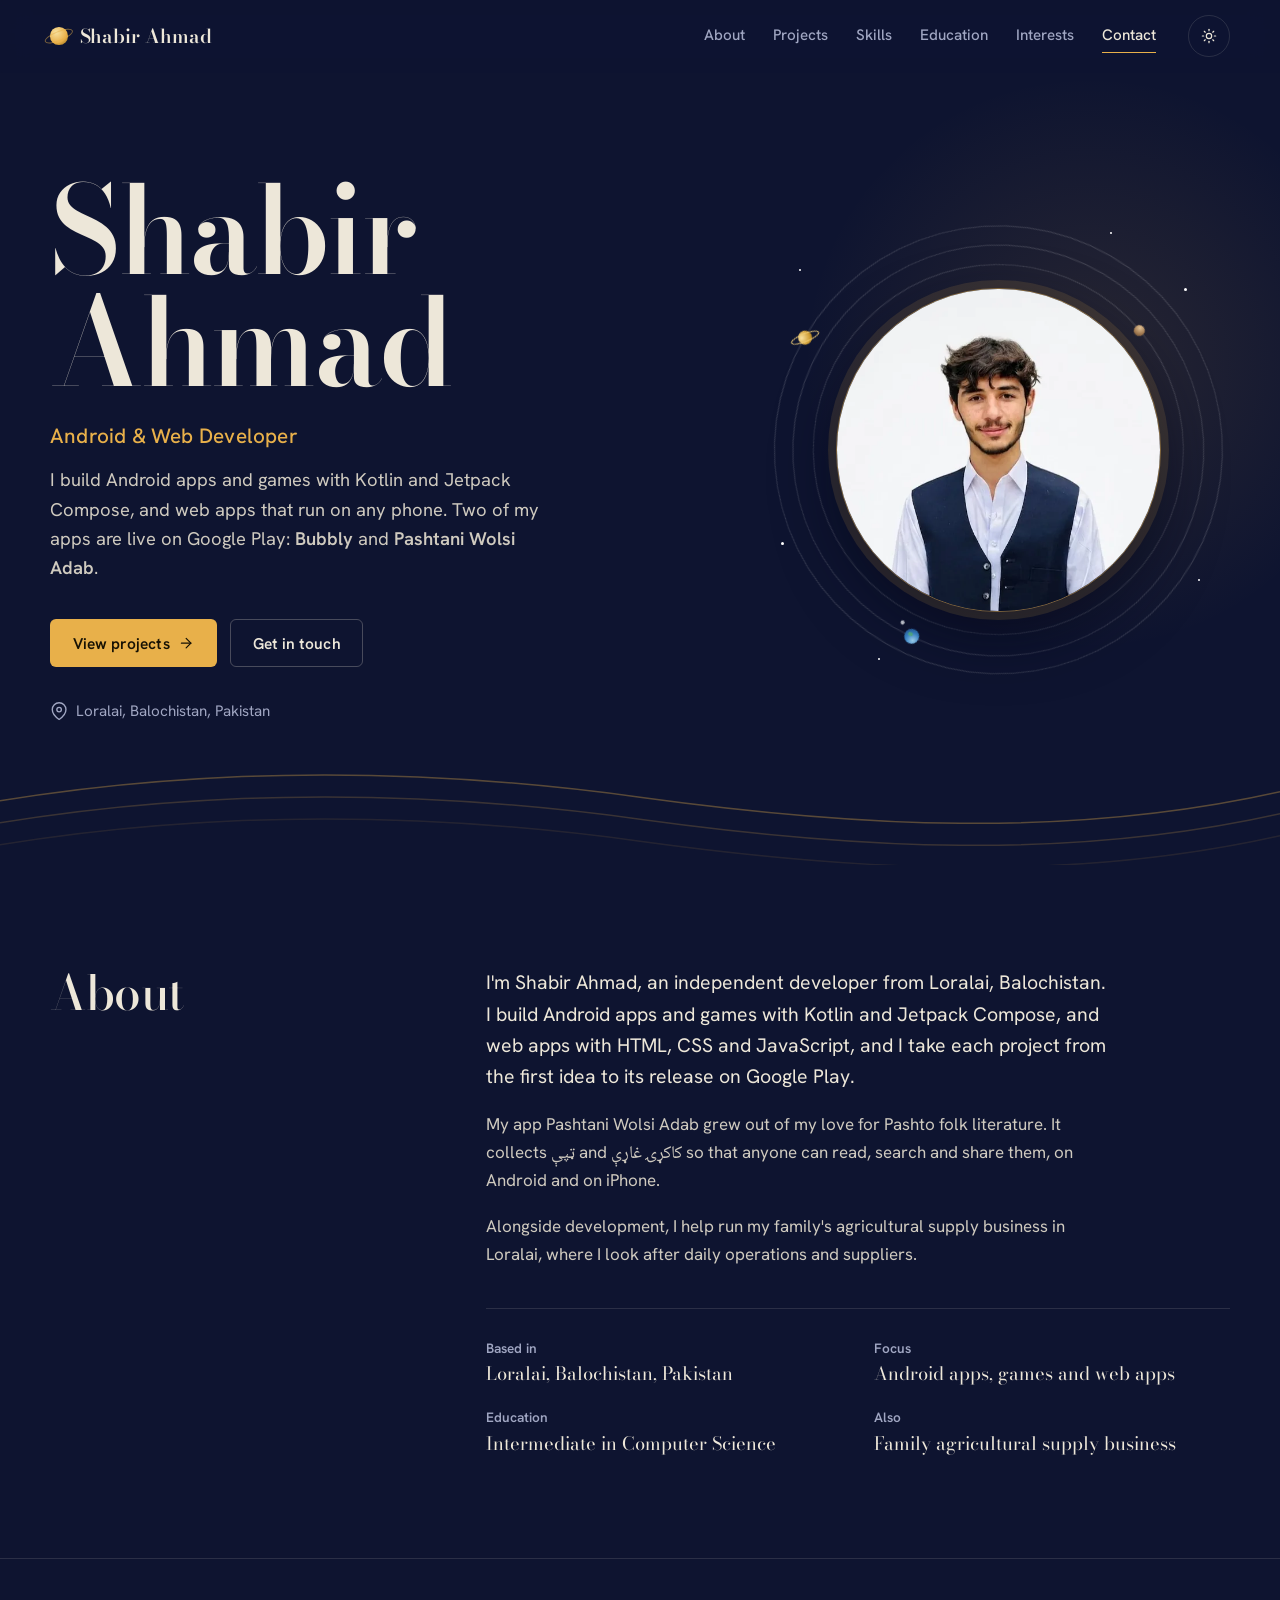
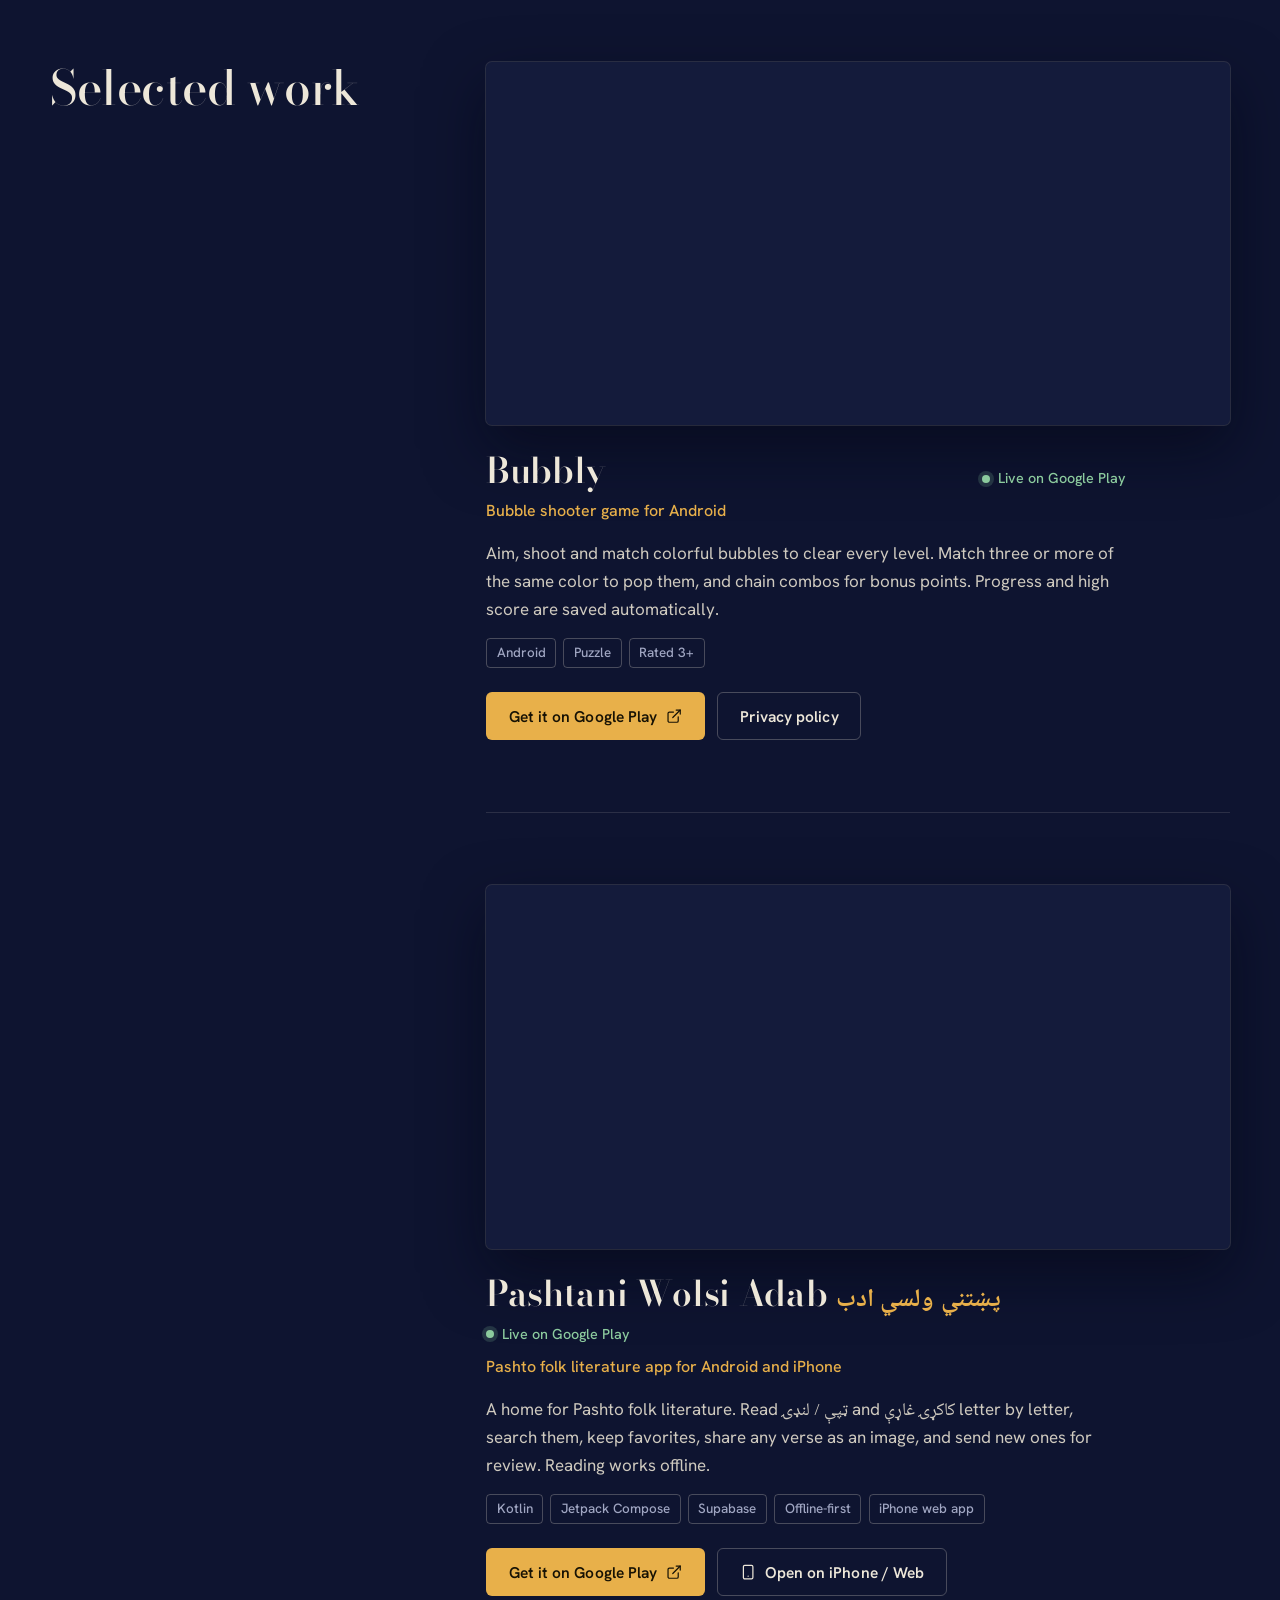
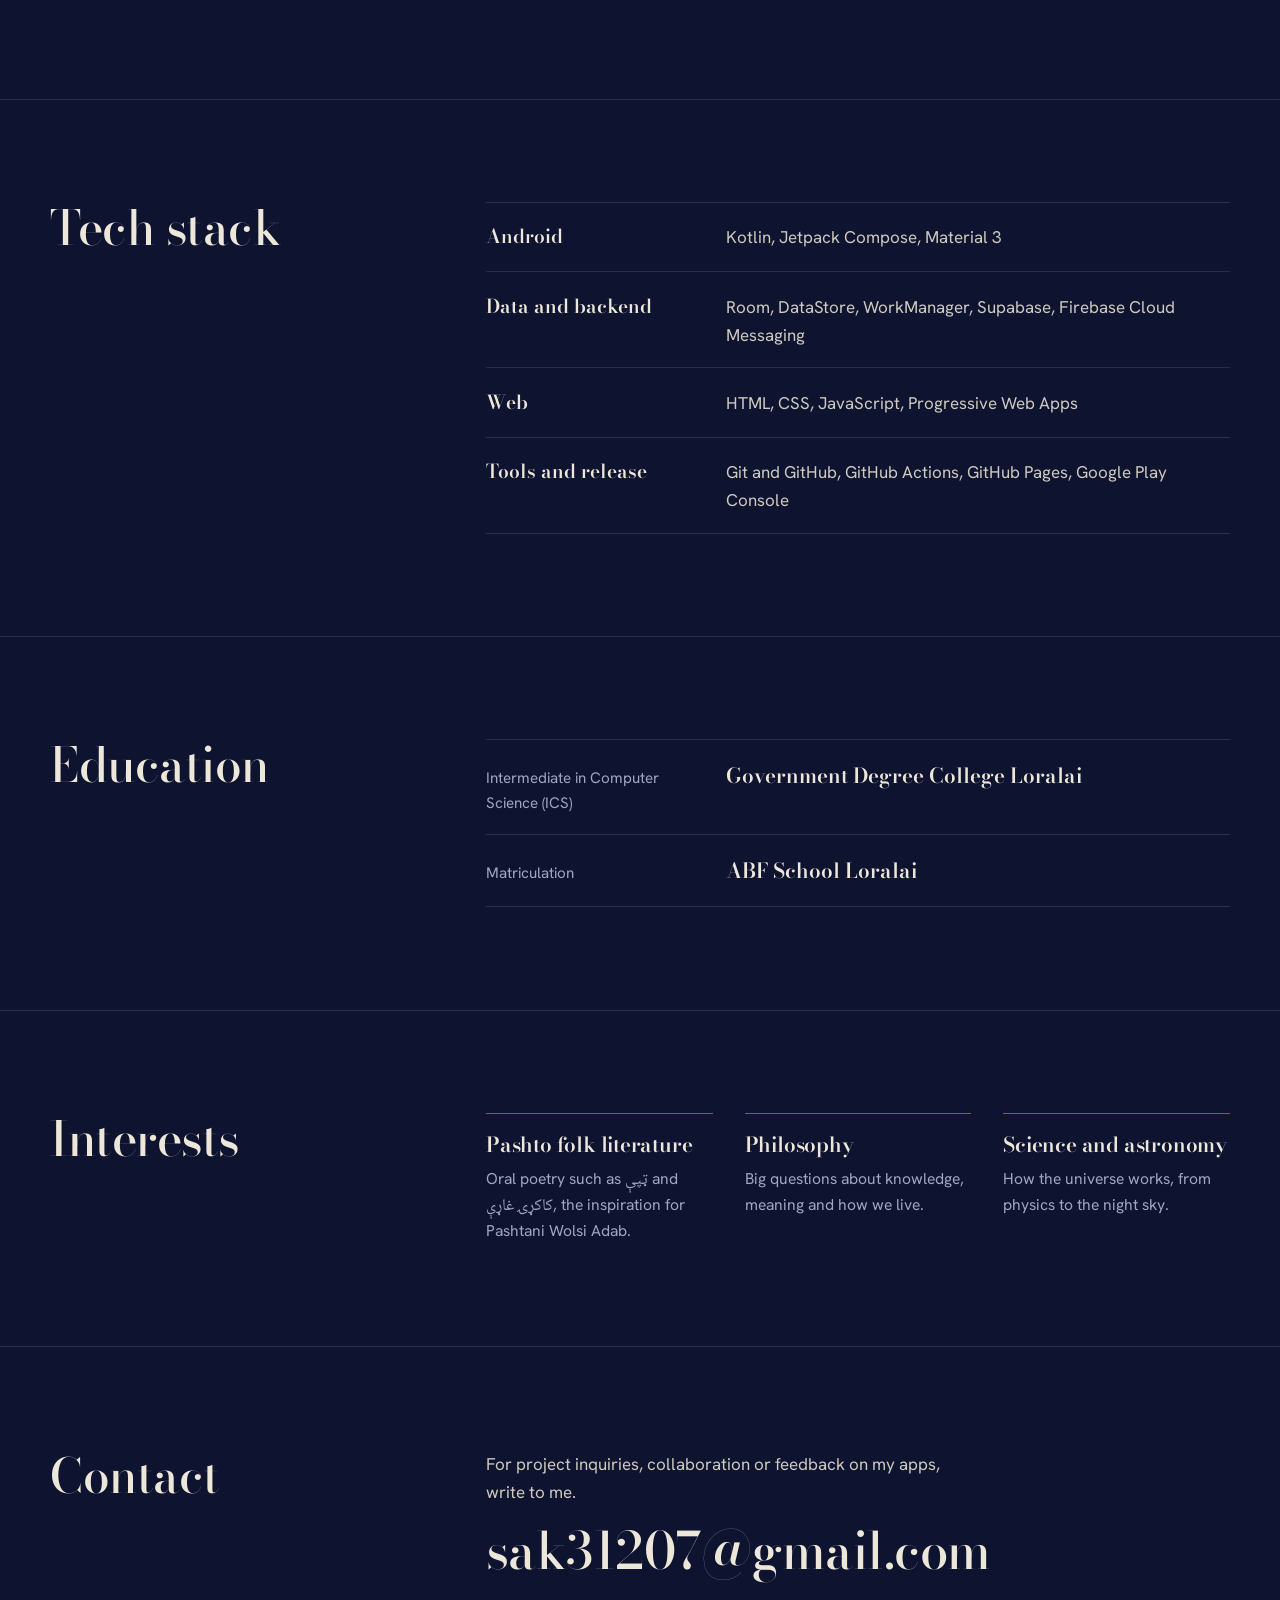
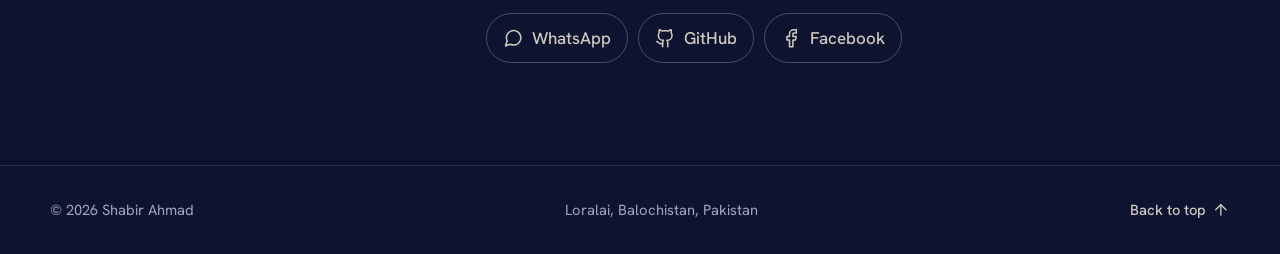
==== commit 37d042c6: "Portfolio: new design (star atlas) Bodoni Moda headings with Hanken Grotesk text (self-hosted, no Go" ====
--- a/index.html
+++ b/index.html
@@ -7,7 +7,7 @@
 <meta name="description" content="Shabir Ahmad is an independent Android and web developer from Loralai, Balochistan, Pakistan, and the maker of Bubbly and Pashtani Wolsi Adab on Google Play.">
 <meta name="author" content="Shabir Ahmad">
 <link rel="canonical" href="https://shabir56.github.io/Shabir-Ahmad/">
-<meta name="theme-color" content="#0b1020">
+<meta name="theme-color" content="#0e1430">
 
 <meta property="og:type" content="website">
 <meta property="og:site_name" content="Shabir Ahmad">
@@ -31,14 +31,13 @@
   } catch (e) {}
   if (root.getAttribute('data-theme') === 'light') {
     var m = document.querySelector('meta[name="theme-color"]');
-    if (m) { m.setAttribute('content', '#f7f5ef'); }
+    if (m) { m.setAttribute('content', '#eef0f5'); }
   }
 })();
 </script>
 
-<link rel="preconnect" href="https://fonts.googleapis.com">
-<link rel="preconnect" href="https://fonts.gstatic.com" crossorigin>
-<link href="https://fonts.googleapis.com/css2?family=Bricolage+Grotesque:wght@600;700;800&family=Instrument+Sans:wght@400;500;600;700&family=Noto+Sans+Arabic:wght@500;700&display=swap" rel="stylesheet">
+<link rel="preload" href="assets/fonts/bodoni-moda.woff2" as="font" type="font/woff2" crossorigin>
+<link rel="preload" href="assets/fonts/hanken-grotesk.woff2" as="font" type="font/woff2" crossorigin>
 <link rel="stylesheet" href="style.css">
 
 <script type="application/ld+json">
@@ -66,17 +65,10 @@
   <symbol id="i-moon" viewBox="0 0 24 24"><path d="M12 3a6 6 0 0 0 9 9 9 9 0 1 1-9-9Z"/></symbol>
   <symbol id="i-menu" viewBox="0 0 24 24"><path d="M4 6h16"/><path d="M4 12h16"/><path d="M4 18h16"/></symbol>
   <symbol id="i-close" viewBox="0 0 24 24"><path d="M18 6 6 18"/><path d="m6 6 12 12"/></symbol>
-  <symbol id="i-mail" viewBox="0 0 24 24"><rect width="20" height="16" x="2" y="4" rx="2"/><path d="m22 7-10 6L2 7"/></symbol>
   <symbol id="i-whatsapp" viewBox="0 0 24 24"><path d="M21 11.5a8.38 8.38 0 0 1-.9 3.8 8.5 8.5 0 0 1-7.6 4.7 8.38 8.38 0 0 1-3.8-.9L3 21l1.9-5.7a8.38 8.38 0 0 1-.9-3.8 8.5 8.5 0 0 1 4.7-7.6 8.38 8.38 0 0 1 3.8-.9h.5a8.48 8.48 0 0 1 8 8v.5z"/></symbol>
   <symbol id="i-facebook" viewBox="0 0 24 24"><path d="M18 2h-3a5 5 0 0 0-5 5v3H7v4h3v8h4v-8h3l1-4h-4V7a1 1 0 0 1 1-1h3z"/></symbol>
   <symbol id="i-github" viewBox="0 0 24 24"><path d="M15 22v-4a4.8 4.8 0 0 0-1-3.5c3 0 6-2 6-5.5.08-1.25-.27-2.48-1-3.5.28-1.15.28-2.35 0-3.5 0 0-1 0-3 1.5-2.64-.5-5.36-.5-8 0C6 2 5 2 5 2c-.3 1.15-.3 2.35 0 3.5A5.403 5.403 0 0 0 4 9c0 3.5 3 5.5 6 5.5-.39.49-.68 1.05-.85 1.65-.17.6-.22 1.23-.15 1.85v4"/><path d="M9 18c-4.51 2-5-2-7-2"/></symbol>
   <symbol id="i-phone" viewBox="0 0 24 24"><rect width="14" height="20" x="5" y="2" rx="2" ry="2"/><path d="M12 18h.01"/></symbol>
-  <symbol id="i-database" viewBox="0 0 24 24"><ellipse cx="12" cy="5" rx="9" ry="3"/><path d="M3 5v14a9 3 0 0 0 18 0V5"/><path d="M3 12a9 3 0 0 0 18 0"/></symbol>
-  <symbol id="i-code" viewBox="0 0 24 24"><path d="m16 18 6-6-6-6"/><path d="m8 6-6 6 6 6"/></symbol>
-  <symbol id="i-branch" viewBox="0 0 24 24"><path d="M6 3v12"/><circle cx="18" cy="6" r="3"/><circle cx="6" cy="18" r="3"/><path d="M18 9a9 9 0 0 1-9 9"/></symbol>
-  <symbol id="i-book" viewBox="0 0 24 24"><path d="M12 7v14"/><path d="M3 18a1 1 0 0 1-1-1V4a1 1 0 0 1 1-1h5a4 4 0 0 1 4 4 4 4 0 0 1 4-4h5a1 1 0 0 1 1 1v13a1 1 0 0 1-1 1h-6a3 3 0 0 0-3 3 3 3 0 0 0-3-3z"/></symbol>
-  <symbol id="i-flask" viewBox="0 0 24 24"><path d="M10 2v7.527a2 2 0 0 1-.211.896L4.72 20.55a1 1 0 0 0 .9 1.45h12.76a1 1 0 0 0 .9-1.45l-5.069-10.127A2 2 0 0 1 14 9.527V2"/><path d="M8.5 2h7"/><path d="M7 16h10"/></symbol>
-  <symbol id="i-bulb" viewBox="0 0 24 24"><path d="M15 14c.2-1 .7-1.7 1.5-2.5 1-.9 1.5-2.2 1.5-3.5A6 6 0 0 0 6 8c0 1 .2 2.2 1.5 3.5.7.7 1.3 1.5 1.5 2.5"/><path d="M9 18h6"/><path d="M10 22h4"/></symbol>
 </svg>
 
 <a class="skip-link" href="#main">Skip to content</a>
@@ -84,7 +76,7 @@
 <header class="site-header" id="top">
   <div class="wrap nav">
     <a class="brand" href="#top" aria-label="Shabir Ahmad, back to top">
-      <span class="brand-mark" aria-hidden="true">SA</span>
+      <span class="brand-mark" aria-hidden="true"></span>
       <span class="brand-name">Shabir Ahmad</span>
     </a>
 
@@ -158,55 +150,50 @@
   </section>
 
   <!-- About -->
-  <section id="about" class="about-section" aria-labelledby="about-title">
-    <div class="wrap">
-      <div class="about-card reveal">
-        <h2 id="about-title">About me</h2>
-        <div class="about-body">
-          <div class="about-text">
-            <p>I'm Shabir Ahmad, an independent developer from Loralai, Balochistan. I build Android apps and games with Kotlin and Jetpack Compose, and web apps with HTML, CSS and JavaScript, and I take each project from the first idea to its release on Google Play.</p>
-            <p>My app Pashtani Wolsi Adab grew out of my love for Pashto folk literature. It collects <bdi lang="ps" dir="rtl">ټپې</bdi> and <bdi lang="ps" dir="rtl">کاکړۍ غاړې</bdi> so that anyone can read, search and share them, on Android and on iPhone.</p>
-            <p>Alongside development, I help run my family's agricultural supply business in Loralai, where I look after daily operations and suppliers.</p>
-          </div>
-          <dl class="facts">
-            <div><dt>Based in</dt><dd>Loralai, Balochistan, Pakistan</dd></div>
-            <div><dt>Focus</dt><dd>Android apps, games and web apps</dd></div>
-            <div><dt>Education</dt><dd>Intermediate in Computer Science (ICS)</dd></div>
-            <div><dt>Also</dt><dd>Family agricultural supply business</dd></div>
-          </dl>
+  <section id="about" class="section" aria-labelledby="about-title">
+    <div class="wrap split">
+      <h2 id="about-title" class="split-head">About</h2>
+      <div class="split-body about">
+        <div class="prose">
+          <p class="lead">I'm Shabir Ahmad, an independent developer from Loralai, Balochistan. I build Android apps and games with Kotlin and Jetpack Compose, and web apps with HTML, CSS and JavaScript, and I take each project from the first idea to its release on Google Play.</p>
+          <p>My app Pashtani Wolsi Adab grew out of my love for Pashto folk literature. It collects <bdi lang="ps" dir="rtl">ټپې</bdi> and <bdi lang="ps" dir="rtl">کاکړۍ غاړې</bdi> so that anyone can read, search and share them, on Android and on iPhone.</p>
+          <p>Alongside development, I help run my family's agricultural supply business in Loralai, where I look after daily operations and suppliers.</p>
         </div>
+        <dl class="facts">
+          <div><dt>Based in</dt><dd>Loralai, Balochistan, Pakistan</dd></div>
+          <div><dt>Focus</dt><dd>Android apps, games and web apps</dd></div>
+          <div><dt>Education</dt><dd>Intermediate in Computer Science</dd></div>
+          <div><dt>Also</dt><dd>Family agricultural supply business</dd></div>
+        </dl>
       </div>
     </div>
   </section>
 
   <!-- Projects -->
   <section id="projects" class="section" aria-labelledby="projects-title">
-    <div class="wrap">
-      <header class="section-head reveal">
-        <p class="eyebrow">Projects</p>
-        <h2 id="projects-title">Selected work</h2>
-      </header>
-
-      <div class="projects-grid stagger">
+    <div class="wrap split">
+      <h2 id="projects-title" class="split-head">Selected work</h2>
+      <div class="split-body works">
+
         <!-- Bubbly -->
-        <article class="project reveal" id="bubbly">
-          <div class="project-media">
+        <article class="work" id="bubbly">
+          <figure class="work-media">
             <picture>
-              <source type="image/webp" srcset="assets/bubbly-banner-640.webp 640w, assets/bubbly-banner-1024.webp 1024w" sizes="(min-width: 900px) 546px, calc(100vw - 40px)">
+              <source type="image/webp" srcset="assets/bubbly-banner-640.webp 640w, assets/bubbly-banner-1024.webp 1024w" sizes="(min-width: 900px) 760px, calc(100vw - 40px)">
               <img src="assets/bubbly-banner.jpg" width="1024" height="500" loading="lazy" decoding="async" alt="Bubbly game artwork: colorful smiling bubbles and two phone screens showing gameplay, with the tagline Pop. Match. Clear!">
             </picture>
-          </div>
-          <div class="project-body">
-            <div class="project-head">
+          </figure>
+          <div class="work-text">
+            <div class="work-head">
               <h3>Bubbly</h3>
-              <span class="status status-live"><span class="dot" aria-hidden="true"></span>Live on Google Play</span>
+              <p class="status"><span class="dot" aria-hidden="true"></span>Live on Google Play</p>
             </div>
-            <p class="project-sub">Bubble shooter game for Android</p>
+            <p class="work-sub">Bubble shooter game for Android</p>
             <p>Aim, shoot and match colorful bubbles to clear every level. Match three or more of the same color to pop them, and chain combos for bonus points. Progress and high score are saved automatically.</p>
-            <ul class="chips" aria-label="Project details">
+            <ul class="tags" aria-label="Project details">
               <li>Android</li><li>Puzzle</li><li>Rated 3+</li>
             </ul>
-            <div class="project-actions">
+            <div class="work-actions">
               <a class="btn btn-primary" href="https://play.google.com/store/apps/details?id=com.app.bubbly" target="_blank" rel="noopener noreferrer">Get it on Google Play <svg class="icon" aria-hidden="true"><use href="#i-ext"/></svg><span class="sr-only">(opens in a new tab)</span></a>
               <a class="btn btn-ghost" href="https://sites.google.com/view/bubblyprivacy/home" target="_blank" rel="noopener noreferrer">Privacy policy <span class="sr-only">(opens in a new tab)</span></a>
             </div>
@@ -214,115 +201,72 @@
         </article>
 
         <!-- Pashtani Wolsi Adab -->
-        <article class="project reveal" id="pashtani">
-          <div class="project-media">
+        <article class="work" id="pashtani">
+          <figure class="work-media">
             <picture>
-              <source type="image/webp" srcset="assets/pashtani-banner-640.webp 640w, assets/pashtani-banner-1024.webp 1024w" sizes="(min-width: 900px) 546px, calc(100vw - 40px)">
+              <source type="image/webp" srcset="assets/pashtani-banner-640.webp 640w, assets/pashtani-banner-1024.webp 1024w" sizes="(min-width: 900px) 760px, calc(100vw - 40px)">
               <img src="assets/pashtani-banner.jpg" width="1024" height="500" loading="lazy" decoding="async" alt="Banner for the app پښتني ولسي ادب, Pashtun Folk Literature, showing a rubab on a deep green background">
             </picture>
-          </div>
-          <div class="project-body">
-            <div class="project-head">
+          </figure>
+          <div class="work-text">
+            <div class="work-head">
               <h3>Pashtani Wolsi Adab <span class="ps-title" lang="ps" dir="rtl">پښتني ولسي ادب</span></h3>
-              <span class="status status-live"><span class="dot" aria-hidden="true"></span>Live on Google Play</span>
+              <p class="status"><span class="dot" aria-hidden="true"></span>Live on Google Play</p>
             </div>
-            <p class="project-sub">Pashto folk literature app for Android and iPhone</p>
+            <p class="work-sub">Pashto folk literature app for Android and iPhone</p>
             <p>A home for Pashto folk literature. Read <bdi lang="ps" dir="rtl">ټپې / لنډۍ</bdi> and <bdi lang="ps" dir="rtl">کاکړۍ غاړې</bdi> letter by letter, search them, keep favorites, share any verse as an image, and send new ones for review. Reading works offline.</p>
-            <ul class="chips" aria-label="Project details">
+            <ul class="tags" aria-label="Project details">
               <li>Kotlin</li><li>Jetpack Compose</li><li>Supabase</li><li>Offline-first</li><li>iPhone web app</li>
             </ul>
-            <div class="project-actions">
+            <div class="work-actions">
               <a class="btn btn-primary" href="https://play.google.com/store/apps/details?id=com.pashtani.wulsiadab" target="_blank" rel="noopener noreferrer">Get it on Google Play <svg class="icon" aria-hidden="true"><use href="#i-ext"/></svg><span class="sr-only">(opens in a new tab)</span></a>
               <a class="btn btn-ghost" href="adab/"><svg class="icon" aria-hidden="true"><use href="#i-phone"/></svg> Open on iPhone / Web</a>
             </div>
           </div>
         </article>
 
-
       </div>
     </div>
   </section>
 
   <!-- Skills -->
-  <section id="skills" class="section section-alt" aria-labelledby="skills-title">
-    <div class="wrap">
-      <header class="section-head reveal">
-        <p class="eyebrow">Skills</p>
-        <h2 id="skills-title">Tech stack</h2>
-      </header>
-      <div class="skills-grid stagger">
-        <article class="skill-card reveal">
-          <span class="skill-icon"><svg class="icon" aria-hidden="true"><use href="#i-phone"/></svg></span>
-          <h3>Android</h3>
-          <ul class="chips">
-            <li>Kotlin</li><li>Jetpack Compose</li><li>Material 3</li>
-          </ul>
-        </article>
-        <article class="skill-card reveal">
-          <span class="skill-icon"><svg class="icon" aria-hidden="true"><use href="#i-database"/></svg></span>
-          <h3>Data &amp; Backend</h3>
-          <ul class="chips">
-            <li>Room</li><li>DataStore</li><li>WorkManager</li><li>Supabase</li><li>Firebase Cloud Messaging</li>
-          </ul>
-        </article>
-        <article class="skill-card reveal">
-          <span class="skill-icon"><svg class="icon" aria-hidden="true"><use href="#i-code"/></svg></span>
-          <h3>Web</h3>
-          <ul class="chips">
-            <li>HTML</li><li>CSS</li><li>JavaScript</li><li>Progressive Web Apps</li>
-          </ul>
-        </article>
-        <article class="skill-card reveal">
-          <span class="skill-icon"><svg class="icon" aria-hidden="true"><use href="#i-branch"/></svg></span>
-          <h3>Tools &amp; Release</h3>
-          <ul class="chips">
-            <li>Git &amp; GitHub</li><li>GitHub Actions</li><li>GitHub Pages</li><li>Google Play Console</li>
-          </ul>
-        </article>
-      </div>
+  <section id="skills" class="section" aria-labelledby="skills-title">
+    <div class="wrap split">
+      <h2 id="skills-title" class="split-head">Tech stack</h2>
+      <dl class="split-body rows stack">
+        <div><dt>Android</dt><dd>Kotlin, Jetpack Compose, Material 3</dd></div>
+        <div><dt>Data and backend</dt><dd>Room, DataStore, WorkManager, Supabase, Firebase Cloud Messaging</dd></div>
+        <div><dt>Web</dt><dd>HTML, CSS, JavaScript, Progressive Web Apps</dd></div>
+        <div><dt>Tools and release</dt><dd>Git and GitHub, GitHub Actions, GitHub Pages, Google Play Console</dd></div>
+      </dl>
     </div>
   </section>
 
   <!-- Education -->
   <section id="education" class="section" aria-labelledby="education-title">
-    <div class="wrap edu-layout">
-      <header class="section-head reveal">
-        <p class="eyebrow">Education</p>
-        <h2 id="education-title">Academic background</h2>
-      </header>
-      <ol class="timeline stagger">
-        <li class="reveal">
-          <p class="tl-level">Intermediate in Computer Science (ICS)</p>
-          <h3>Government Degree College Loralai</h3>
-        </li>
-        <li class="reveal">
-          <p class="tl-level">Matriculation</p>
-          <h3>ABF School Loralai</h3>
-        </li>
+    <div class="wrap split">
+      <h2 id="education-title" class="split-head">Education</h2>
+      <ol class="split-body rows schools">
+        <li><span class="school">Government Degree College Loralai</span><span class="level">Intermediate in Computer Science (ICS)</span></li>
+        <li><span class="school">ABF School Loralai</span><span class="level">Matriculation</span></li>
       </ol>
     </div>
   </section>
 
   <!-- Interests -->
-  <section id="interests" class="section section-alt" aria-labelledby="interests-title">
-    <div class="wrap">
-      <header class="section-head reveal">
-        <p class="eyebrow">Interests</p>
-        <h2 id="interests-title">Beyond the code</h2>
-      </header>
-      <ul class="interests-grid stagger">
-        <li class="interest reveal">
-          <span class="interest-icon"><svg class="icon" aria-hidden="true"><use href="#i-book"/></svg></span>
+  <section id="interests" class="section" aria-labelledby="interests-title">
+    <div class="wrap split">
+      <h2 id="interests-title" class="split-head">Interests</h2>
+      <ul class="split-body interests">
+        <li>
           <h3>Pashto folk literature</h3>
           <p>Oral poetry such as <bdi lang="ps" dir="rtl">ټپې</bdi> and <bdi lang="ps" dir="rtl">کاکړۍ غاړې</bdi>, the inspiration for Pashtani Wolsi Adab.</p>
         </li>
-        <li class="interest reveal">
-          <span class="interest-icon"><svg class="icon" aria-hidden="true"><use href="#i-bulb"/></svg></span>
+        <li>
           <h3>Philosophy</h3>
           <p>Big questions about knowledge, meaning and how we live.</p>
         </li>
-        <li class="interest reveal">
-          <span class="interest-icon"><svg class="icon" aria-hidden="true"><use href="#i-flask"/></svg></span>
+        <li>
           <h3>Science and astronomy</h3>
           <p>How the universe works, from physics to the night sky.</p>
         </li>
@@ -331,39 +275,18 @@
   </section>
 
   <!-- Contact -->
-  <section id="contact" class="section" aria-labelledby="contact-title">
-    <div class="wrap">
-      <header class="section-head reveal">
-        <p class="eyebrow">Contact</p>
-        <h2 id="contact-title">Get in touch</h2>
-        <p class="section-intro">For project inquiries, collaboration or feedback on my apps.</p>
-      </header>
-      <ul class="contact-grid stagger">
-        <li class="reveal">
-          <a class="contact-card" href="mailto:sak31207@gmail.com">
-            <span class="contact-icon"><svg class="icon" aria-hidden="true"><use href="#i-mail"/></svg></span>
-            <span class="contact-text"><strong>Email</strong><span>sak31207@gmail.com</span></span>
-          </a>
-        </li>
-        <li class="reveal">
-          <a class="contact-card" href="https://wa.me/923303674169" target="_blank" rel="noopener noreferrer">
-            <span class="contact-icon"><svg class="icon" aria-hidden="true"><use href="#i-whatsapp"/></svg></span>
-            <span class="contact-text"><strong>WhatsApp</strong><span>Send me a message<span class="sr-only"> (opens in a new tab)</span></span></span>
-          </a>
-        </li>
-        <li class="reveal">
-          <a class="contact-card" href="https://github.com/shabir56" target="_blank" rel="noopener noreferrer">
-            <span class="contact-icon"><svg class="icon" aria-hidden="true"><use href="#i-github"/></svg></span>
-            <span class="contact-text"><strong>GitHub</strong><span>github.com/shabir56<span class="sr-only"> (opens in a new tab)</span></span></span>
-          </a>
-        </li>
-        <li class="reveal">
-          <a class="contact-card" href="https://www.facebook.com/share/1ESaxn1CjX/" target="_blank" rel="noopener noreferrer">
-            <span class="contact-icon"><svg class="icon" aria-hidden="true"><use href="#i-facebook"/></svg></span>
-            <span class="contact-text"><strong>Facebook</strong><span>Find me on Facebook<span class="sr-only"> (opens in a new tab)</span></span></span>
-          </a>
-        </li>
-      </ul>
+  <section id="contact" class="section contact" aria-labelledby="contact-title">
+    <div class="wrap split">
+      <h2 id="contact-title" class="split-head">Contact</h2>
+      <div class="split-body">
+        <p class="contact-lead">For project inquiries, collaboration or feedback on my apps, write to me.</p>
+        <a class="contact-mail" href="mailto:sak31207@gmail.com">sak31207@gmail.com</a>
+        <ul class="channels">
+          <li><a href="https://wa.me/923303674169" target="_blank" rel="noopener noreferrer"><svg class="icon" aria-hidden="true"><use href="#i-whatsapp"/></svg>WhatsApp<span class="sr-only"> (opens in a new tab)</span></a></li>
+          <li><a href="https://github.com/shabir56" target="_blank" rel="noopener noreferrer"><svg class="icon" aria-hidden="true"><use href="#i-github"/></svg>GitHub<span class="sr-only"> (opens in a new tab)</span></a></li>
+          <li><a href="https://www.facebook.com/share/1ESaxn1CjX/" target="_blank" rel="noopener noreferrer"><svg class="icon" aria-hidden="true"><use href="#i-facebook"/></svg>Facebook<span class="sr-only"> (opens in a new tab)</span></a></li>
+        </ul>
+      </div>
     </div>
   </section>
 </main>
--- a/style.css
+++ b/style.css
@@ -1,68 +1,85 @@
 /* ==========================================================================
    Shabir Ahmad: portfolio
-   Order: tokens, base, header, hero, sections, components, footer, responsive
+   Idea: a plate from a star atlas. Deep night ink, starlight text, one saffron accent,
+   Bodoni Moda headings (the type of old celestial charts), hairline rules instead of boxes.
+   The portrait with its orbits is the one bold element; everything else stays quiet.
+   Order: fonts, tokens, base, header, hero, orbits, sections, footer, responsive
    ========================================================================== */
+
+/* ---------- Fonts (self-hosted, SIL OFL, see assets/fonts/LICENSES.txt) ---------- */
+@font-face {
+  font-family: "Bodoni Moda";
+  src: url("assets/fonts/bodoni-moda.woff2") format("woff2");
+  font-weight: 400 900; font-style: normal; font-display: swap;
+}
+@font-face {
+  font-family: "Hanken Grotesk";
+  src: url("assets/fonts/hanken-grotesk.woff2") format("woff2");
+  font-weight: 100 900; font-style: normal; font-display: swap;
+}
+@font-face {
+  font-family: "Noto Naskh Arabic";
+  src: url("assets/fonts/naskh-regular.woff2") format("woff2");
+  font-weight: 400; font-style: normal; font-display: swap; unicode-range: U+0600-06FF, U+0750-077F, U+FB50-FDFF, U+FE70-FEFF, U+200C-200F;
+}
+@font-face {
+  font-family: "Noto Naskh Arabic";
+  src: url("assets/fonts/naskh-bold.woff2") format("woff2");
+  font-weight: 700; font-style: normal; font-display: swap; unicode-range: U+0600-06FF, U+0750-077F, U+FB50-FDFF, U+FE70-FEFF, U+200C-200F;
+}
 
 /* ---------- Tokens ---------- */
 :root {
   color-scheme: dark;
 
-  --font-display: "Bricolage Grotesque", "Segoe UI", system-ui, sans-serif;
-  --font-body: "Instrument Sans", system-ui, -apple-system, "Segoe UI", Roboto, sans-serif;
-  --font-ps: "Noto Sans Arabic", "Segoe UI", Tahoma, sans-serif;
-
-  --bg: #0b1020;
-  --bg-alt: #0e1429;
-  --surface: #121a33;
-  --line: rgba(255, 255, 255, .09);
-  --line-strong: rgba(255, 255, 255, .2);
-
-  --text: #e8ecf4;
-  --text-soft: #c3cbdb;
-  --muted: #9aa6bd;
-
-  --accent: #e6c06a;
-  --accent-text: #e6c06a;
-  --accent-soft: rgba(230, 192, 106, .11);
-  --accent-line: rgba(230, 192, 106, .45);
-  --ok: #7fc79a;
-  --ok-soft: rgba(127, 199, 154, .12);
-  --ok-line: rgba(127, 199, 154, .45);
-
-  --btn-bg: #e6c06a;
-  --btn-ink: #1a1405;
-  --header-bg: rgba(11, 16, 32, .78);
-  --shadow: 0 22px 48px rgba(0, 0, 0, .38);
-
-  --header-h: 4.25rem;
-  --radius: 20px;
+  --font-display: "Bodoni Moda", "Didot", "Bodoni 72", Georgia, serif;
+  --font-body: "Hanken Grotesk", system-ui, -apple-system, "Segoe UI", Roboto, sans-serif;
+  --font-ps: "Noto Naskh Arabic", "Geeza Pro", Tahoma, serif;
+
+  --bg: #0e1430;            /* night ink */
+  --raised: #141b3b;        /* a shade lighter, for the header and the image frames */
+  --text: #ede7d9;          /* starlight */
+  --text-soft: #cfcabf;
+  --muted: #a0a6c2;
+  --rule: rgba(237, 231, 217, .13);
+  --rule-strong: rgba(237, 231, 217, .26);
+
+  --accent: #e8b04a;        /* saffron */
+  --accent-text: #e8b04a;
+  --accent-soft: rgba(232, 176, 74, .12);
+  --accent-line: rgba(232, 176, 74, .5);
+  --ok: #8ccb9e;
+
+  --btn-bg: #e8b04a;
+  --btn-ink: #171204;
+  --header-bg: rgba(14, 20, 48, .82);
+  --shadow: 0 24px 60px rgba(3, 6, 20, .55);
+
+  --header-h: 4.5rem;
+  --radius: 6px;
 }
 
 :root[data-theme="light"] {
   color-scheme: light;
 
-  --bg: #f7f5ef;
-  --bg-alt: #efece3;
-  --surface: #ffffff;
-  --line: rgba(20, 26, 45, .12);
-  --line-strong: rgba(20, 26, 45, .26);
-
-  --text: #161a26;
-  --text-soft: #3a4358;
-  --muted: #566077;
-
-  --accent: #b8892b;
-  --accent-text: #7a5a0b;
-  --accent-soft: rgba(184, 137, 43, .12);
-  --accent-line: rgba(122, 90, 11, .42);
+  --bg: #eef0f5;            /* the same chart, printed on pale paper */
+  --raised: #e3e7f0;
+  --text: #161c3a;
+  --text-soft: #343a58;
+  --muted: #575d79;
+  --rule: rgba(22, 28, 58, .14);
+  --rule-strong: rgba(22, 28, 58, .3);
+
+  --accent: #b9791a;
+  --accent-text: #8a5708;
+  --accent-soft: rgba(185, 121, 26, .12);
+  --accent-line: rgba(138, 87, 8, .45);
   --ok: #1d6f46;
-  --ok-soft: rgba(29, 111, 70, .09);
-  --ok-line: rgba(29, 111, 70, .4);
-
-  --btn-bg: #171c2e;
-  --btn-ink: #ffffff;
-  --header-bg: rgba(247, 245, 239, .84);
-  --shadow: 0 22px 48px rgba(40, 40, 70, .14);
+
+  --btn-bg: #161c3a;
+  --btn-ink: #f4f2ec;
+  --header-bg: rgba(238, 240, 245, .86);
+  --shadow: 0 24px 60px rgba(22, 28, 58, .16);
 }
 
 /* ---------- Base ---------- */
@@ -79,7 +96,8 @@
   margin: 0;
   background: var(--bg);
   color: var(--text);
-  font: 400 1.0625rem/1.7 var(--font-body);
+  font: 400 1.0625rem/1.65 var(--font-body);
+  font-feature-settings: "kern", "liga";
   -webkit-font-smoothing: antialiased;
   text-rendering: optimizeLegibility;
   transition: background-color .3s ease, color .3s ease;
@@ -91,19 +109,21 @@
 a { color: inherit; }
 strong { font-weight: 600; }
 
-h1, h2, h3 { font-family: var(--font-display); line-height: 1.12; letter-spacing: -.02em; }
-h2 { font-size: clamp(1.9rem, 4.4vw, 2.7rem); font-weight: 700; letter-spacing: -.025em; }
-h3 { font-size: 1.25rem; font-weight: 700; }
-
-[lang="ps"] { font-family: var(--font-ps); line-height: 1.6; letter-spacing: 0; }
-
-:focus-visible { outline: 2px solid var(--accent); outline-offset: 3px; border-radius: 6px; }
-
-.wrap { width: min(1120px, 100% - 2.5rem); margin-inline: auto; }
+h1, h2, h3 { font-family: var(--font-display); font-weight: 600; letter-spacing: -.01em; line-height: 1.08; font-variation-settings: "opsz" 72; }
+h2 { font-size: clamp(2rem, 4.2vw, 3rem); font-weight: 500; }
+h3 { font-size: 1.45rem; }
+
+[lang="ps"] { font-family: var(--font-ps); line-height: 1.5; letter-spacing: 0; font-variation-settings: normal; }
+bdi[lang="ps"] { font-size: 1.04em; }
+
+::selection { background: var(--accent); color: var(--btn-ink); }
+:focus-visible { outline: 2px solid var(--accent); outline-offset: 3px; border-radius: 4px; }
+
+.wrap { width: min(1180px, 100% - 2.5rem); margin-inline: auto; }
 
 .icon {
-  width: 1.25em; height: 1.25em; flex: none;
-  fill: none; stroke: currentColor; stroke-width: 2; stroke-linecap: round; stroke-linejoin: round;
+  width: 1.2em; height: 1.2em; flex: none;
+  fill: none; stroke: currentColor; stroke-width: 1.8; stroke-linecap: round; stroke-linejoin: round;
 }
 
 .sprite { position: absolute; width: 0; height: 0; overflow: hidden; }
@@ -115,7 +135,7 @@
 
 .skip-link {
   position: absolute; left: 1rem; top: -4rem; z-index: 100;
-  padding: .7rem 1rem; border-radius: 10px; text-decoration: none; font-weight: 600;
+  padding: .7rem 1rem; border-radius: var(--radius); text-decoration: none; font-weight: 600;
   background: var(--btn-bg); color: var(--btn-ink); transition: top .2s;
 }
 .skip-link:focus { top: 1rem; }
@@ -123,54 +143,60 @@
 /* ---------- Buttons ---------- */
 .btn {
   display: inline-flex; align-items: center; justify-content: center; gap: .55rem;
-  min-height: 2.9rem; padding: .7rem 1.4rem; border-radius: 12px;
+  min-height: 3rem; padding: .7rem 1.35rem; border-radius: var(--radius);
   border: 1px solid transparent; text-decoration: none; cursor: pointer;
-  font: 600 .98rem var(--font-body);
-  transition: transform .2s ease, background-color .2s ease, border-color .2s ease, color .2s ease, filter .2s ease;
+  font: 600 .97rem var(--font-body); letter-spacing: .005em;
+  transition: background-color .2s ease, border-color .2s ease, color .2s ease;
 }
 .btn .icon { width: 1.05em; height: 1.05em; }
 .btn-primary { background: var(--btn-bg); color: var(--btn-ink); }
-.btn-primary:hover { transform: translateY(-2px); filter: brightness(1.08); }
-.btn-ghost { background: transparent; color: var(--text); border-color: var(--line-strong); }
-.btn-ghost:hover { border-color: var(--accent); color: var(--accent-text); transform: translateY(-2px); }
+.btn-primary:hover { background: color-mix(in srgb, var(--btn-bg) 86%, var(--text)); }
+.btn-ghost { background: transparent; color: var(--text); border-color: var(--rule-strong); }
+.btn-ghost:hover { border-color: var(--accent); color: var(--accent-text); }
 
 /* ---------- Header ---------- */
 .site-header {
   position: sticky; top: 0; z-index: 50;
   background: var(--header-bg);
-  -webkit-backdrop-filter: saturate(1.4) blur(14px);
-  backdrop-filter: saturate(1.4) blur(14px);
+  -webkit-backdrop-filter: saturate(1.3) blur(14px);
+  backdrop-filter: saturate(1.3) blur(14px);
   border-bottom: 1px solid transparent;
   transition: border-color .25s ease;
 }
-.site-header.scrolled { border-bottom-color: var(--line); }
+.site-header.scrolled { border-bottom-color: var(--rule); }
 
 .nav { display: flex; align-items: center; gap: 1.25rem; min-height: var(--header-h); }
 
 .brand {
-  display: inline-flex; align-items: center; gap: .7rem; text-decoration: none;
-  font: 700 1.05rem var(--font-display); letter-spacing: -.01em;
-}
-.brand-mark {
-  display: grid; place-items: center; width: 2.35rem; height: 2.35rem; border-radius: 10px;
-  background: var(--accent-soft); border: 1px solid var(--accent-line); color: var(--accent-text);
-  font: 700 .88rem var(--font-display); letter-spacing: .02em;
+  display: inline-flex; align-items: center; gap: .75rem; text-decoration: none;
+  font: 600 1.2rem var(--font-display); letter-spacing: -.005em; font-variation-settings: "opsz" 24;
+}
+/* A small planet with its ring: the orbits of the hero, in miniature. */
+.brand-mark { position: relative; width: 1.1rem; height: 1.1rem; border-radius: 50%; background: radial-gradient(circle at 35% 30%, #f8e1a0, var(--accent) 60%, #85600f); }
+.brand-mark::after {
+  content: ""; position: absolute; left: 50%; top: 50%; width: 1.9rem; height: .62rem;
+  border: 1.5px solid var(--accent-line); border-radius: 50%; transform: translate(-50%, -50%) rotate(-22deg);
 }
 
 .primary-nav { margin-left: auto; }
-.primary-nav ul { display: flex; flex-wrap: wrap; gap: .15rem; }
+.primary-nav ul { display: flex; flex-wrap: wrap; gap: .25rem; }
 .primary-nav a {
-  display: block; padding: .5rem .8rem; border-radius: 9px; text-decoration: none;
-  font-size: .94rem; font-weight: 500; color: var(--text-soft);
-  transition: color .2s ease, background-color .2s ease;
-}
-.primary-nav a:hover { color: var(--text); background: var(--accent-soft); }
-.primary-nav a.active { color: var(--accent-text); }
+  position: relative; display: block; padding: .5rem .75rem; text-decoration: none;
+  font-size: .95rem; font-weight: 500; color: var(--muted);
+  transition: color .2s ease;
+}
+.primary-nav a::after {
+  content: ""; position: absolute; left: .75rem; right: .75rem; bottom: .2rem; height: 1px;
+  background: var(--accent); transform: scaleX(0); transform-origin: left; transition: transform .25s ease;
+}
+.primary-nav a:hover { color: var(--text); }
+.primary-nav a.active { color: var(--text); }
+.primary-nav a.active::after { transform: scaleX(1); }
 
 .nav-actions { display: flex; align-items: center; gap: .5rem; }
 .icon-btn {
   display: grid; place-items: center; width: 2.6rem; height: 2.6rem; padding: 0;
-  border: 1px solid var(--line); border-radius: 11px; background: transparent; color: var(--text); cursor: pointer;
+  border: 1px solid var(--rule); border-radius: 50%; background: transparent; color: var(--text); cursor: pointer;
   transition: border-color .2s ease, color .2s ease;
 }
 .icon-btn:hover { border-color: var(--accent-line); color: var(--accent-text); }
@@ -186,24 +212,28 @@
 .menu-toggle[aria-expanded="true"] .i-shut { display: block; }
 
 /* ---------- Hero ---------- */
-.hero { position: relative; overflow: hidden; padding: clamp(3rem, 7vw, 6rem) 0 clamp(5rem, 10vw, 8rem); }
+.hero { position: relative; overflow: hidden; padding: clamp(3.5rem, 8vw, 7rem) 0 clamp(6rem, 11vw, 9rem); }
 .hero::before {
-  content: ""; position: absolute; width: 700px; height: 700px; right: -180px; top: -60px;
-  background: radial-gradient(closest-side, var(--accent-soft), transparent 72%); pointer-events: none;
+  content: ""; position: absolute; width: 820px; height: 820px; right: -220px; top: -120px;
+  background: radial-gradient(closest-side, var(--accent-soft), transparent 70%); pointer-events: none;
 }
 .hero-grid {
   position: relative; display: grid; align-items: center;
-  grid-template-columns: minmax(0, 1.2fr) minmax(0, .8fr); gap: clamp(2rem, 6vw, 5rem);
-}
-.hero h1 { font-size: clamp(3rem, 8.5vw, 5.6rem); font-weight: 800; line-height: .98; letter-spacing: -.035em; }
+  grid-template-columns: minmax(0, 1.25fr) minmax(0, .75fr); gap: clamp(2rem, 6vw, 5rem);
+}
+.hero h1 {
+  font-size: clamp(3.6rem, 9.6vw, 7.6rem); font-weight: 600; line-height: .92; letter-spacing: -.02em;
+  font-variation-settings: "opsz" 96; text-wrap: balance;
+}
 .hero-role {
-  margin-top: 1rem; font: 600 clamp(1.2rem, 2.6vw, 1.6rem) var(--font-display);
-  letter-spacing: -.01em; color: var(--accent-text);
-}
-.hero-intro { margin-top: 1.4rem; max-width: 56ch; font-size: 1.12rem; color: var(--text-soft); }
-.hero-actions { display: flex; flex-wrap: wrap; gap: .8rem; margin-top: 2rem; }
-.hero-meta { display: flex; align-items: center; gap: .5rem; margin-top: 1.75rem; font-size: .95rem; color: var(--muted); }
-
+  margin-top: 1.4rem; font: 500 clamp(1.1rem, 2vw, 1.3rem) var(--font-body);
+  letter-spacing: .01em; color: var(--accent-text);
+}
+.hero-intro { margin-top: 1.1rem; max-width: 50ch; font-size: 1.15rem; line-height: 1.6; color: var(--text-soft); }
+.hero-actions { display: flex; flex-wrap: wrap; gap: .8rem; margin-top: 2.2rem; }
+.hero-meta { display: flex; align-items: center; gap: .5rem; margin-top: 2rem; font-size: .95rem; color: var(--muted); }
+
+/* ---------- Portrait and orbits (unchanged from the first version) ---------- */
 /* Portrait + orbital system. The photo sits in the middle; everything else is decoration. */
 .hero-portrait { justify-self: end; width: min(112%, 480px); }
 .solar {
@@ -306,142 +336,86 @@
 
 .furrows { position: absolute; left: 0; bottom: 0; width: 100%; height: clamp(60px, 9vw, 110px); color: var(--accent); pointer-events: none; }
 
-/* ---------- Sections ---------- */
-.section { padding: clamp(4rem, 9vw, 7rem) 0; }
-.section-alt { background: var(--bg-alt); border-block: 1px solid var(--line); }
-.section-head { max-width: 640px; margin-bottom: clamp(2rem, 4vw, 3rem); }
-.eyebrow { margin-bottom: .8rem; font: 600 .8rem var(--font-body); letter-spacing: .14em; text-transform: uppercase; color: var(--accent-text); }
-.section-intro { margin-top: .9rem; color: var(--muted); }
-
-/* ---------- About ---------- */
-.about-section { padding-bottom: clamp(4rem, 9vw, 7rem); }
-.about-card { border: 1px solid var(--line); border-radius: var(--radius); background: var(--surface); padding: clamp(1.4rem, 3vw, 2rem) 1.5rem; }
-.about-card h2 { font-size: clamp(1.4rem, 3vw, 1.8rem); margin-bottom: 1.25rem; }
-.about-body {
-  display: grid; grid-template-columns: minmax(0, 1.5fr) minmax(0, 1fr); gap: clamp(2rem, 6vw, 4rem);
-  align-items: start;
-}
-.about-text { max-width: 62ch; color: var(--text-soft); }
-.about-text p + p { margin-top: 1.1rem; }
-.facts { display: grid; gap: 1.2rem; padding-left: 1.4rem; border-left: 2px solid var(--accent-line); }
-.facts dt { font: 600 .85rem var(--font-body); letter-spacing: .06em; text-transform: uppercase; color: var(--accent-text); }
-.facts dd { color: var(--text-soft); font-size: 1rem; line-height: 1.5; }
-
-/* ---------- Chips ---------- */
-.chips { display: flex; flex-wrap: wrap; gap: .5rem; }
-.chips li {
-  padding: .28rem .75rem; border: 1px solid var(--line); border-radius: 8px;
-  font-size: .86rem; font-weight: 500; color: var(--text-soft); background: var(--bg-alt);
-}
-.section-alt .chips li { background: var(--bg); }
-
-/* ---------- Skills ---------- */
-.skills-grid { display: grid; grid-template-columns: repeat(2, minmax(0, 1fr)); gap: 1.25rem; }
-.skill-card {
-  display: grid; grid-template-columns: auto 1fr; align-items: center; gap: 1.1rem 1.1rem; padding: 1.6rem;
-  border: 1px solid var(--line); border-radius: var(--radius); background: var(--surface);
-  transition: border-color .25s ease, transform .25s ease;
-}
-.skill-card:hover { border-color: var(--accent-line); transform: translateY(-3px); }
-.skill-icon, .interest-icon, .contact-icon {
-  display: grid; place-items: center; width: 2.9rem; height: 2.9rem; flex: none; border-radius: 12px;
-  background: var(--accent-soft); border: 1px solid var(--accent-line); color: var(--accent-text);
-}
-.skill-card .chips { grid-column: 1 / -1; }
-.skill-card .chips li { background: var(--bg-alt); }
-
-/* ---------- Projects ---------- */
-.projects-grid { display: grid; grid-template-columns: repeat(2, minmax(0, 1fr)); gap: 1.75rem; }
-.project {
-  display: flex; flex-direction: column; overflow: hidden;
-  border: 1px solid var(--line); border-radius: var(--radius); background: var(--surface);
-  transition: border-color .3s ease, box-shadow .3s ease, transform .3s ease;
-}
-.project:hover { border-color: var(--accent-line); box-shadow: var(--shadow); transform: translateY(-4px); }
-.project-media { aspect-ratio: 1024 / 500; overflow: hidden; background: var(--bg-alt); }
-.project-media img { width: 100%; height: 100%; object-fit: cover; transition: transform .6s ease; }
-.project:hover .project-media img { transform: scale(1.03); }
-
-.project-body { display: flex; flex-direction: column; flex: 1; gap: .9rem; padding: 1.6rem 1.7rem 1.8rem; }
-.project-head { display: flex; flex-wrap: wrap; align-items: center; gap: .6rem 1rem; justify-content: space-between; }
-.project-head h3 { font-size: 1.55rem; }
-.ps-title { display: inline-block; margin-inline-start: .5rem; font-size: 1.3rem; font-weight: 700; color: var(--accent-text); }
-.project-sub { font: 600 .92rem var(--font-body); color: var(--accent-text); margin-top: -.4rem; }
-.project-body > p:not(.project-sub):not(.built-with):not(.project-note) { color: var(--text-soft); font-size: 1rem; }
-.built-with { margin-bottom: -.4rem; font: 600 .8rem var(--font-body); letter-spacing: .1em; text-transform: uppercase; color: var(--muted); }
-.project-note { margin-top: auto; padding-top: .4rem; font-size: .92rem; color: var(--muted); }
-.project-actions { display: flex; flex-wrap: wrap; gap: .75rem; margin-top: auto; padding-top: .6rem; }
-
-.status {
-  display: inline-flex; align-items: center; gap: .45rem; padding: .25rem .75rem;
-  border: 1px solid; border-radius: 99px; font: 600 .78rem var(--font-body); letter-spacing: .02em; white-space: nowrap;
-}
-.status .dot { width: .5rem; height: .5rem; border-radius: 50%; background: currentColor; }
-.status-live { color: var(--ok); border-color: var(--ok-line); background: var(--ok-soft); }
-.status-dev { color: var(--accent-text); border-color: var(--accent-line); background: var(--accent-soft); }
-
-.project-compact { grid-column: 1 / -1; flex-direction: row; align-items: center; justify-content: space-between; gap: 1.5rem; padding-right: 1.7rem; }
-.project-compact .project-body { padding-right: 0; }
-.project-compact .project-actions { margin-top: 0; padding-top: 0; }
-
-/* ---------- Education ---------- */
-.edu-layout { display: grid; grid-template-columns: minmax(0, .8fr) minmax(0, 1.2fr); gap: clamp(2rem, 6vw, 5rem); align-items: start; }
-.edu-layout .section-head { margin-bottom: 0; }
-.timeline { position: relative; display: grid; gap: 1rem; padding-left: 2rem; }
-.timeline::before { content: ""; position: absolute; left: .4rem; top: .6rem; bottom: .6rem; width: 2px; background: var(--line-strong); }
-.timeline li {
-  position: relative; padding: 1.2rem 1.5rem; border: 1px solid var(--line); border-radius: 16px; background: var(--surface);
-  transition: border-color .25s ease;
-}
-.timeline li:hover { border-color: var(--accent-line); }
-.timeline li::before {
-  content: ""; position: absolute; left: -1.95rem; top: 1.65rem; width: .85rem; height: .85rem; border-radius: 50%;
-  background: var(--bg-alt); border: 2px solid var(--accent);
-}
-.timeline li:first-child::before { background: var(--accent); }
-.tl-level { margin-bottom: .2rem; font: 600 .8rem var(--font-body); letter-spacing: .1em; text-transform: uppercase; color: var(--accent-text); }
-.timeline h3 { font-size: 1.3rem; }
+/* ---------- Sections: the heading sits in the left margin of the plate, the content to its right ---------- */
+.section { padding: clamp(4rem, 8vw, 6.5rem) 0; }
+.section + .section { border-top: 1px solid var(--rule); }
+
+.split { display: grid; grid-template-columns: minmax(0, 4fr) minmax(0, 8fr); gap: clamp(1.5rem, 5vw, 4.5rem); align-items: start; }
+.split-head { position: sticky; top: calc(var(--header-h) + 2rem); }
+
+.prose { max-width: 62ch; color: var(--text-soft); }
+.prose p + p { margin-top: 1.1rem; }
+.lead { font-size: 1.22rem; line-height: 1.6; color: var(--text); }
+
+/* About: text, then the facts as a quiet two-column list */
+.about { display: grid; gap: 2.5rem; }
+.facts { display: grid; grid-template-columns: repeat(2, minmax(0, 1fr)); gap: 1.25rem 2rem; padding-top: 1.75rem; border-top: 1px solid var(--rule); }
+.facts dt { font-size: .85rem; font-weight: 600; color: var(--muted); }
+.facts dd { margin-top: .15rem; font-family: var(--font-display); font-size: 1.15rem; line-height: 1.35; font-variation-settings: "opsz" 24; }
+
+/* Rows: label on the left, value on the right, hairlines between (tech stack, education) */
+.rows > * {
+  display: grid; grid-template-columns: minmax(0, 13rem) minmax(0, 1fr); gap: .35rem 2rem; align-items: baseline;
+  padding: 1.15rem 0; border-bottom: 1px solid var(--rule);
+}
+.rows > *:first-child { border-top: 1px solid var(--rule); }
+.stack dt { font-family: var(--font-display); font-size: 1.2rem; font-weight: 600; font-variation-settings: "opsz" 24; }
+.stack dd { color: var(--text-soft); }
+.schools .school { order: 2; font-family: var(--font-display); font-size: 1.3rem; font-weight: 600; font-variation-settings: "opsz" 24; }
+.schools .level { order: 1; font-size: .95rem; color: var(--muted); }
+
+/* ---------- Selected work ---------- */
+.works { display: grid; gap: clamp(3rem, 6vw, 4.5rem); }
+.work { display: grid; gap: 1.6rem; }
+.work + .work { padding-top: clamp(3rem, 6vw, 4.5rem); border-top: 1px solid var(--rule); }
+.work-media {
+  overflow: hidden; aspect-ratio: 1024 / 500; border-radius: var(--radius);
+  background: var(--raised); box-shadow: 0 0 0 1px var(--rule), var(--shadow);
+}
+.work-media img { width: 100%; height: 100%; object-fit: cover; }
+
+.work-text { display: grid; gap: .9rem; max-width: 64ch; }
+.work-head { display: flex; flex-wrap: wrap; align-items: baseline; justify-content: space-between; gap: .4rem 1.25rem; }
+.work-head h3 { font-size: clamp(1.7rem, 3vw, 2.2rem); }
+.ps-title { display: inline-block; margin-inline-start: .5rem; font-size: .72em; font-weight: 700; color: var(--accent-text); }
+.work-sub { margin-top: -.4rem; font-size: 1rem; font-weight: 500; color: var(--accent-text); }
+.work-text > p:not(.work-sub) { color: var(--text-soft); }
+
+.status { display: inline-flex; align-items: center; gap: .5rem; font-size: .9rem; font-weight: 500; color: var(--ok); white-space: nowrap; }
+.status .dot { width: .5rem; height: .5rem; border-radius: 50%; background: currentColor; box-shadow: 0 0 0 4px color-mix(in srgb, currentColor 18%, transparent); }
+
+.tags { display: flex; flex-wrap: wrap; gap: .45rem; }
+.tags li { padding: .2rem .6rem; border: 1px solid var(--rule-strong); border-radius: 4px; font-size: .84rem; font-weight: 500; color: var(--muted); }
+.work-actions { display: flex; flex-wrap: wrap; gap: .75rem; margin-top: .6rem; }
 
 /* ---------- Interests ---------- */
-.interests-grid { display: grid; grid-template-columns: repeat(6, minmax(0, 1fr)); gap: 1.25rem; }
-.interest { grid-column: span 2; }
-.interest:nth-child(n+4) { grid-column: span 3; }
-.interest {
-  display: flex; flex-direction: column; gap: .7rem; padding: 1.5rem;
-  border: 1px solid var(--line); border-radius: var(--radius); background: var(--surface);
-  transition: border-color .25s ease, transform .25s ease;
-}
-.interest:hover { border-color: var(--accent-line); transform: translateY(-3px); }
-.interest .interest-icon { margin-bottom: .3rem; }
-.interest p { font-size: .96rem; color: var(--muted); }
+.interests { display: grid; grid-template-columns: repeat(3, minmax(0, 1fr)); gap: 2rem; }
+.interests li { padding-top: 1.25rem; border-top: 1px solid var(--accent-line); }
+.interests h3 { font-size: 1.3rem; font-variation-settings: "opsz" 24; }
+.interests p { margin-top: .6rem; font-size: .98rem; color: var(--muted); }
 
 /* ---------- Contact ---------- */
-.contact-grid { display: grid; grid-template-columns: repeat(auto-fit, minmax(250px, 1fr)); gap: 1.1rem; }
-.contact-card {
-  display: flex; align-items: center; gap: 1rem; height: 100%; padding: 1.2rem 1.4rem; text-decoration: none;
-  border: 1px solid var(--line); border-radius: 16px; background: var(--surface);
-  transition: border-color .25s ease, transform .25s ease;
-}
-.contact-card:hover { border-color: var(--accent); transform: translateY(-3px); }
-.contact-text { display: grid; min-width: 0; }
-.contact-text strong { font: 700 1.05rem var(--font-display); }
-.contact-text span { overflow-wrap: anywhere; font-size: .95rem; color: var(--muted); }
+.contact-lead { max-width: 48ch; color: var(--text-soft); }
+.contact-mail {
+  display: inline-block; margin-top: 1rem; text-decoration: none; overflow-wrap: anywhere;
+  font: 500 clamp(1.8rem, 4.6vw, 3.2rem)/1.1 var(--font-display); letter-spacing: -.01em; font-variation-settings: "opsz" 72;
+  background: linear-gradient(var(--accent), var(--accent)) 0 100% / 0 1px no-repeat;
+  padding-bottom: .2rem; transition: background-size .35s ease, color .2s ease;
+}
+.contact-mail:hover { color: var(--accent-text); background-size: 100% 1px; }
+.channels { display: flex; flex-wrap: wrap; gap: .6rem; margin-top: 2rem; }
+.channels a {
+  display: inline-flex; align-items: center; gap: .55rem; padding: .6rem 1rem; text-decoration: none;
+  border: 1px solid var(--rule-strong); border-radius: 999px; font-weight: 500; color: var(--text-soft);
+  transition: border-color .2s ease, color .2s ease;
+}
+.channels a:hover { border-color: var(--accent); color: var(--accent-text); }
 
 /* ---------- Footer ---------- */
-.site-footer { padding: 2rem 0; border-top: 1px solid var(--line); background: var(--bg-alt); font-size: .92rem; color: var(--muted); }
+.site-footer { padding: 2rem 0; border-top: 1px solid var(--rule); font-size: .92rem; color: var(--muted); }
 .footer-inner { display: flex; flex-wrap: wrap; align-items: center; justify-content: space-between; gap: .75rem 1.5rem; }
 .to-top { display: inline-flex; align-items: center; gap: .4rem; text-decoration: none; font-weight: 500; color: var(--text-soft); }
 .to-top:hover { color: var(--accent-text); }
-
-/* ---------- Reveal on scroll (only when JS is running) ---------- */
-.js .reveal { opacity: 0; transform: translateY(16px); transition: opacity .6s ease, transform .6s ease; transition-delay: var(--d, 0ms); }
-.js .reveal.is-visible { opacity: 1; transform: none; }
-.stagger > .reveal:nth-child(2) { --d: 70ms; }
-.stagger > .reveal:nth-child(3) { --d: 140ms; }
-.stagger > .reveal:nth-child(4) { --d: 210ms; }
-.stagger > .reveal:nth-child(5) { --d: 280ms; }
-/* Once revealed, hover transforms must not wait on the stagger delay. */
-.js .reveal.is-visible.project, .js .reveal.is-visible.skill-card, .js .reveal.is-visible.interest { transition-delay: 0ms; }
 
 /* ---------- Responsive ---------- */
 @media (max-width: 920px) {
@@ -450,51 +424,37 @@
   .js .menu-toggle { display: grid; }
   .js .primary-nav {
     position: absolute; left: 0; right: 0; top: 100%; display: none; margin: 0;
-    padding: .6rem 1.25rem 1.25rem; background: var(--bg); border-bottom: 1px solid var(--line);
+    padding: .6rem 1.25rem 1.25rem; background: var(--bg); border-bottom: 1px solid var(--rule);
   }
   .js .primary-nav.open { display: block; }
   .js .primary-nav ul { flex-direction: column; gap: .1rem; }
   .js .primary-nav a { padding: .85rem .9rem; font-size: 1.05rem; }
+  .js .primary-nav a::after { left: .9rem; right: auto; width: 1.5rem; }
 }
 
 @media (max-width: 900px) {
-  .hero-grid { grid-template-columns: 1fr; gap: 2rem; }
-  .hero-portrait { order: -1; justify-self: center; width: 216px; }
+  .hero-grid { grid-template-columns: 1fr; gap: 2.25rem; }
+  .hero-portrait { order: -1; justify-self: start; width: 216px; }
   .solar { --u: .8px; }
   .solar-photo img { box-shadow: 0 0 0 6px var(--accent-soft), var(--shadow); }
-  .projects-grid { grid-template-columns: 1fr; }
-  .project-compact { flex-direction: column; align-items: flex-start; padding-right: 0; gap: 0; }
-  .project-compact .project-body { padding-right: 1.7rem; padding-bottom: 1rem; }
-  .project-compact .project-actions { padding: 0 1.7rem 1.8rem; }
-  .about-body { grid-template-columns: 1fr; gap: 1.75rem; }
-  .edu-layout { grid-template-columns: 1fr; }
-  .edu-layout .section-head { margin-bottom: 0; }
-  .interests-grid { grid-template-columns: repeat(2, minmax(0, 1fr)); }
-  .interest, .interest:nth-child(n+4) { grid-column: auto; }
-  .interest:last-child { grid-column: 1 / -1; }
+  .split { grid-template-columns: 1fr; gap: 1.75rem; }
+  .split-head { position: static; }
+  .interests { grid-template-columns: 1fr; gap: 1.5rem; }
 }
 
 @media (max-width: 600px) {
   body { font-size: 1rem; }
-  .skills-grid { grid-template-columns: 1fr; }
-  .interests-grid { grid-template-columns: 1fr; }
-  .interest:last-child { grid-column: auto; }
-  .about-card { padding: 1.25rem 1.15rem 1.5rem; }
-  .project-body { padding: 1.35rem 1.25rem 1.5rem; }
-  .project-compact .project-body { padding-right: 1.25rem; }
-  .project-compact .project-actions { padding: 0 1.25rem 1.5rem; }
-  .timeline { padding-left: 1.6rem; }
-  .timeline li { padding: 1rem 1.15rem; }
-  .timeline li::before { left: -1.55rem; }
+  .hero-intro { font-size: 1.06rem; }
+  .lead { font-size: 1.1rem; }
+  .facts { grid-template-columns: 1fr; }
+  .rows > * { grid-template-columns: 1fr; padding: 1rem 0; }
   .btn { width: 100%; }
-  .hero-actions .btn, .project-actions .btn { width: 100%; }
   .footer-inner { flex-direction: column; align-items: flex-start; }
 }
 
 @media (prefers-reduced-motion: reduce) {
   html { scroll-behavior: auto; }
   *, *::before, *::after { animation-duration: .01ms !important; animation-iteration-count: 1 !important; transition-duration: .01ms !important; transition-delay: 0ms !important; }
-  .js .reveal { opacity: 1; transform: none; }
   /* Orbits stand still at their starting angles (set by --phase) instead of jumping to the top. */
   .orbit, .moon-orbit, .ring, .star { animation: none !important; }
 }
